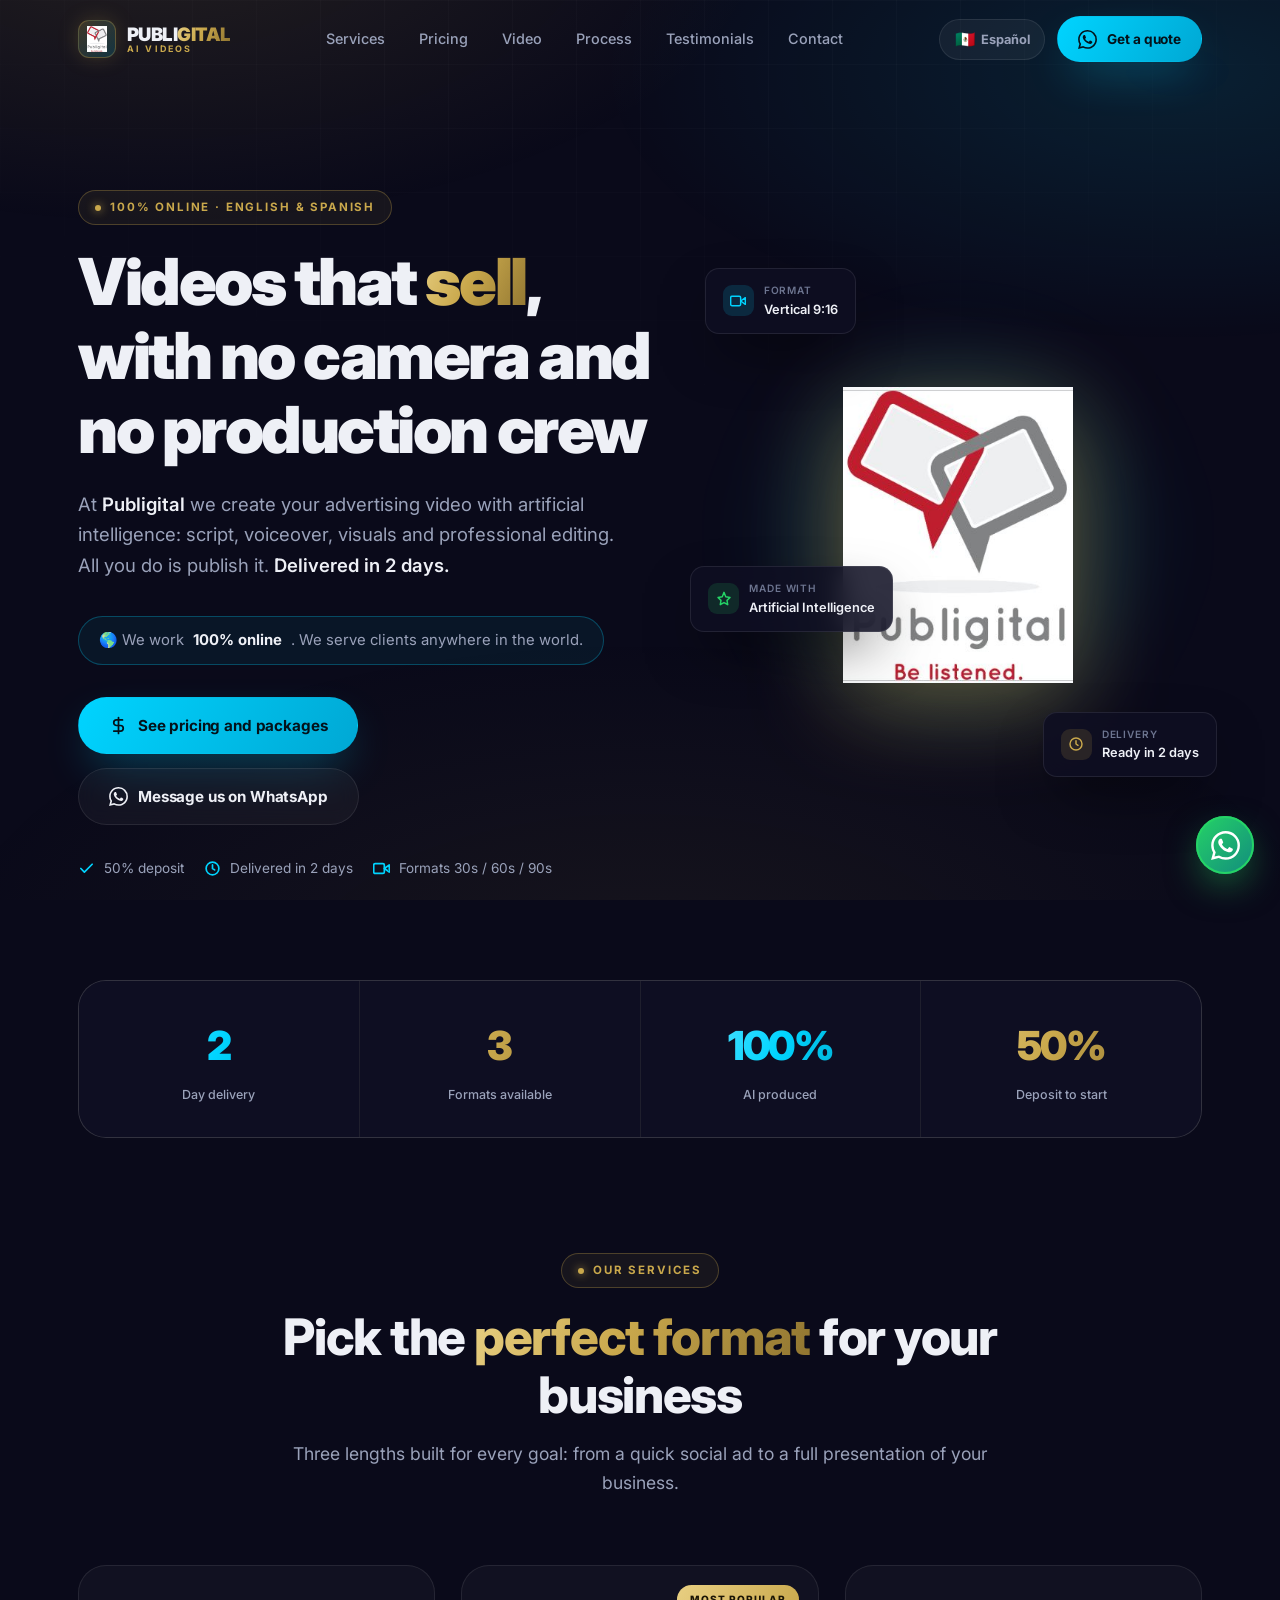
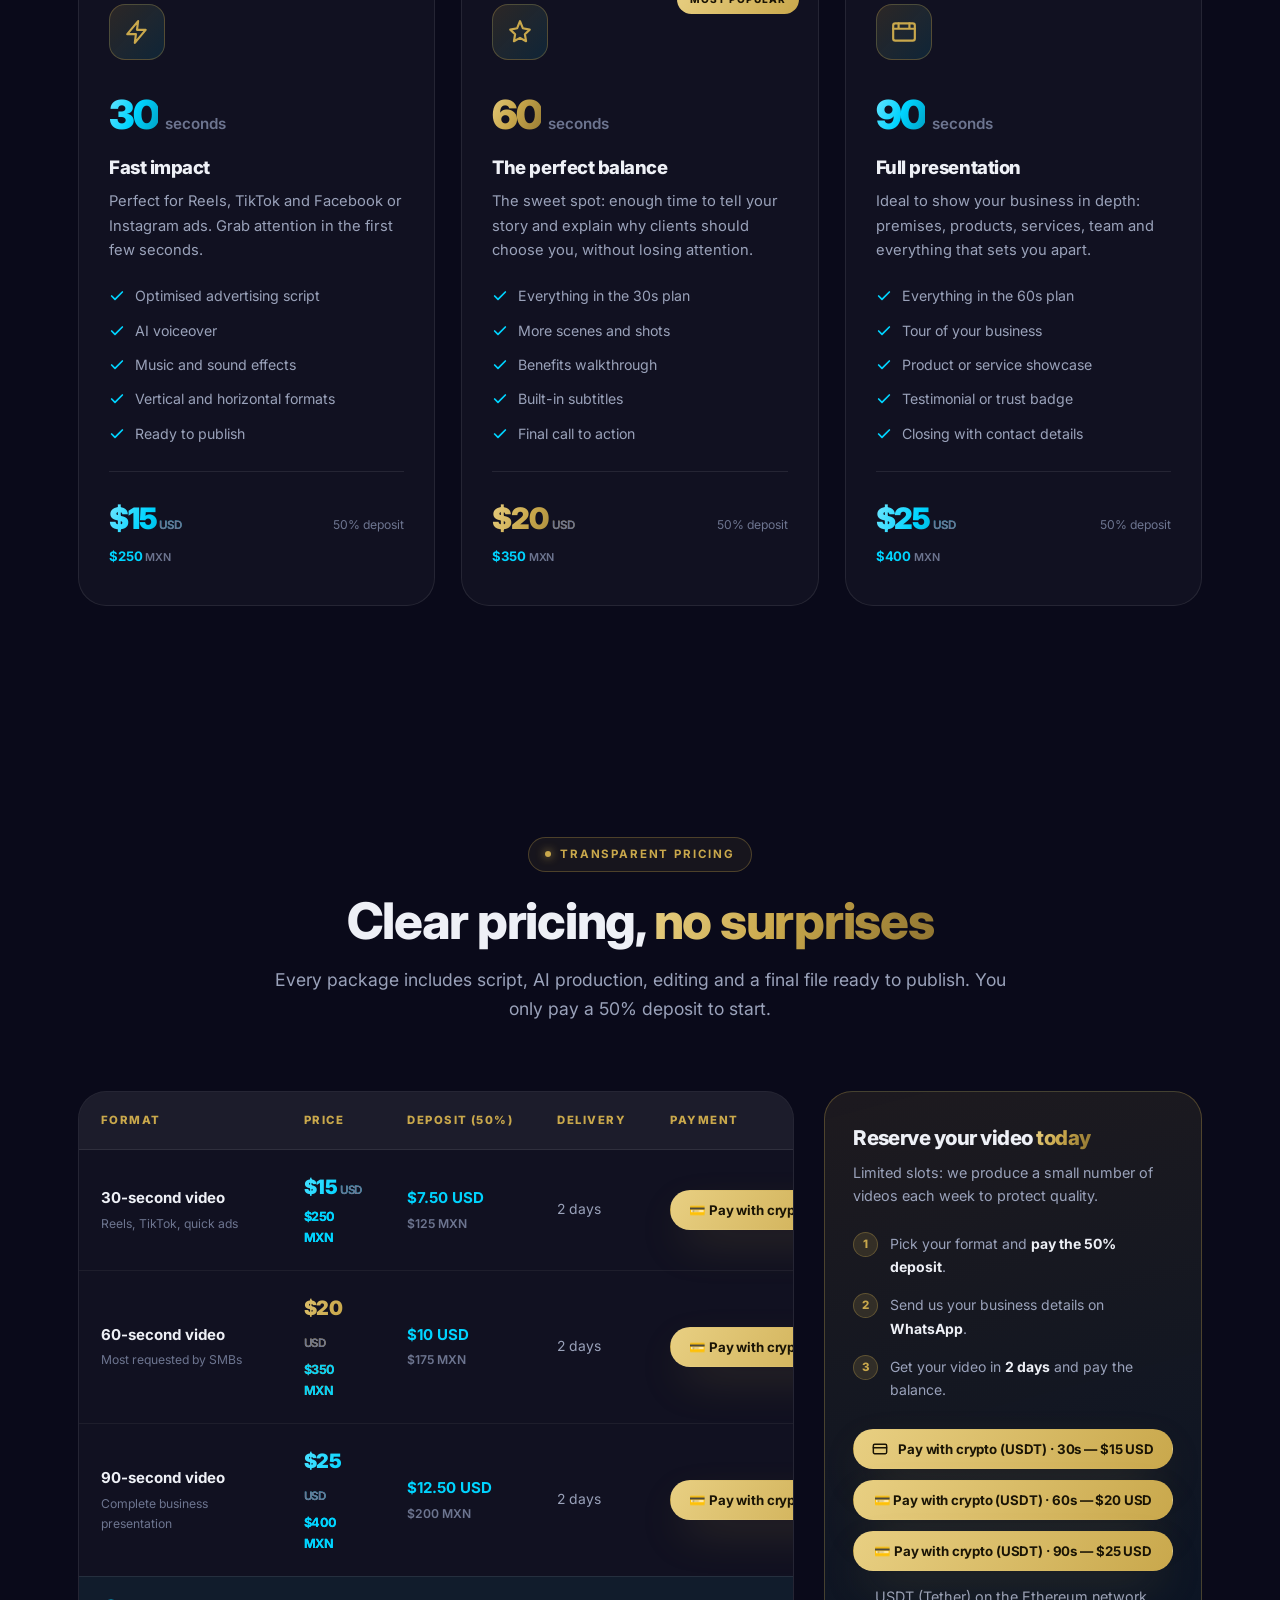
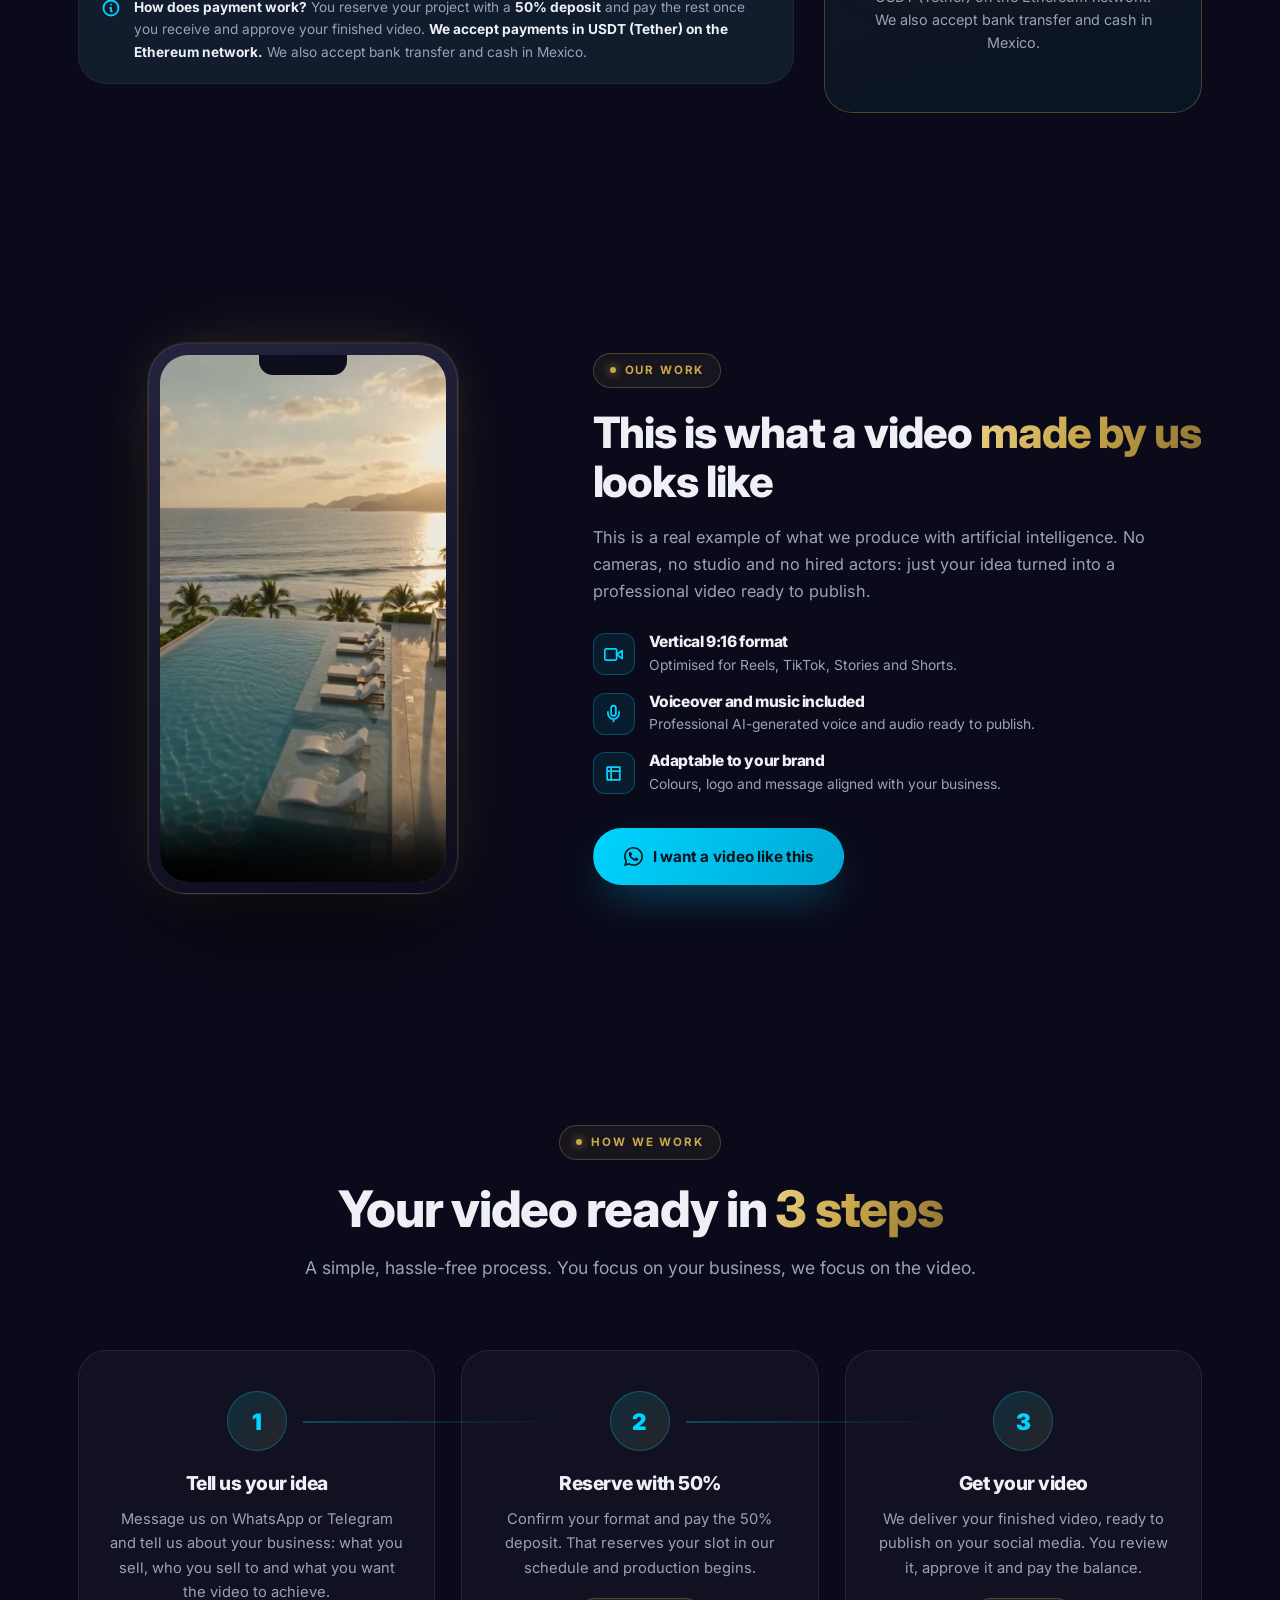
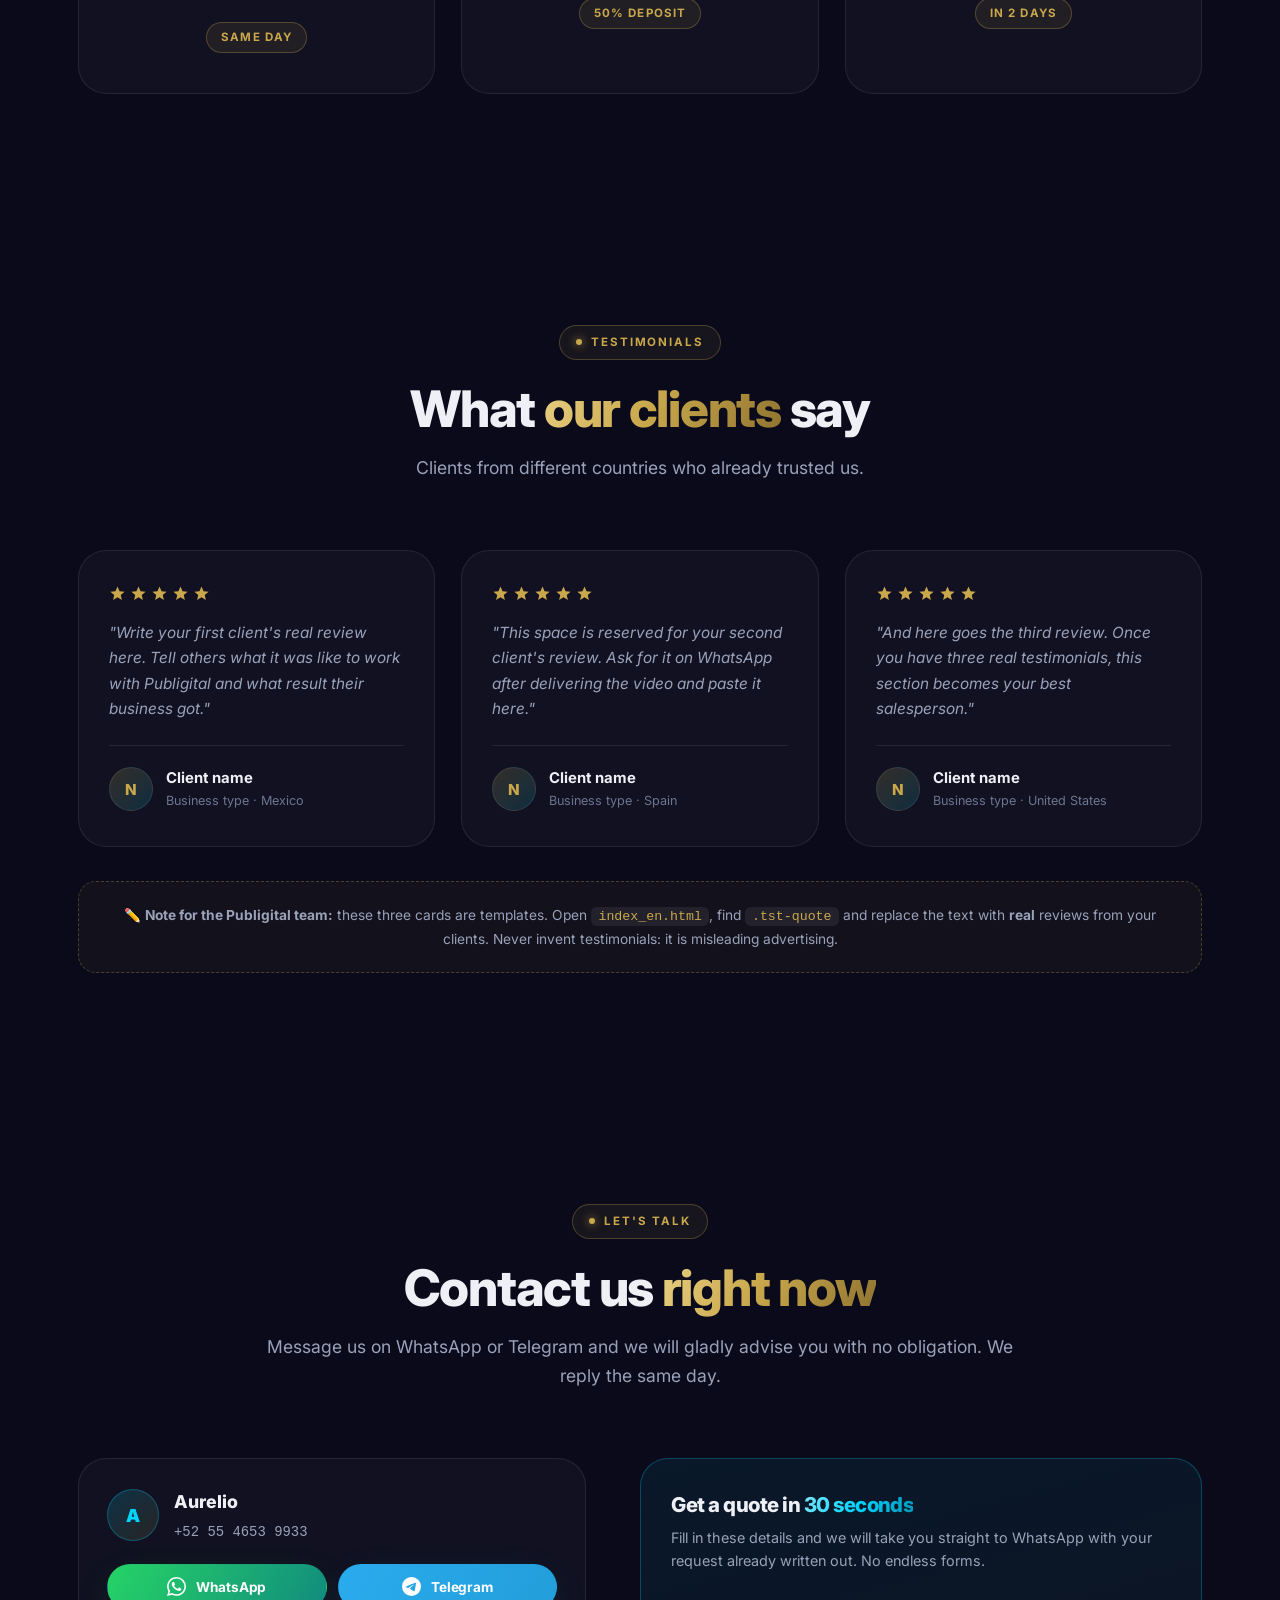
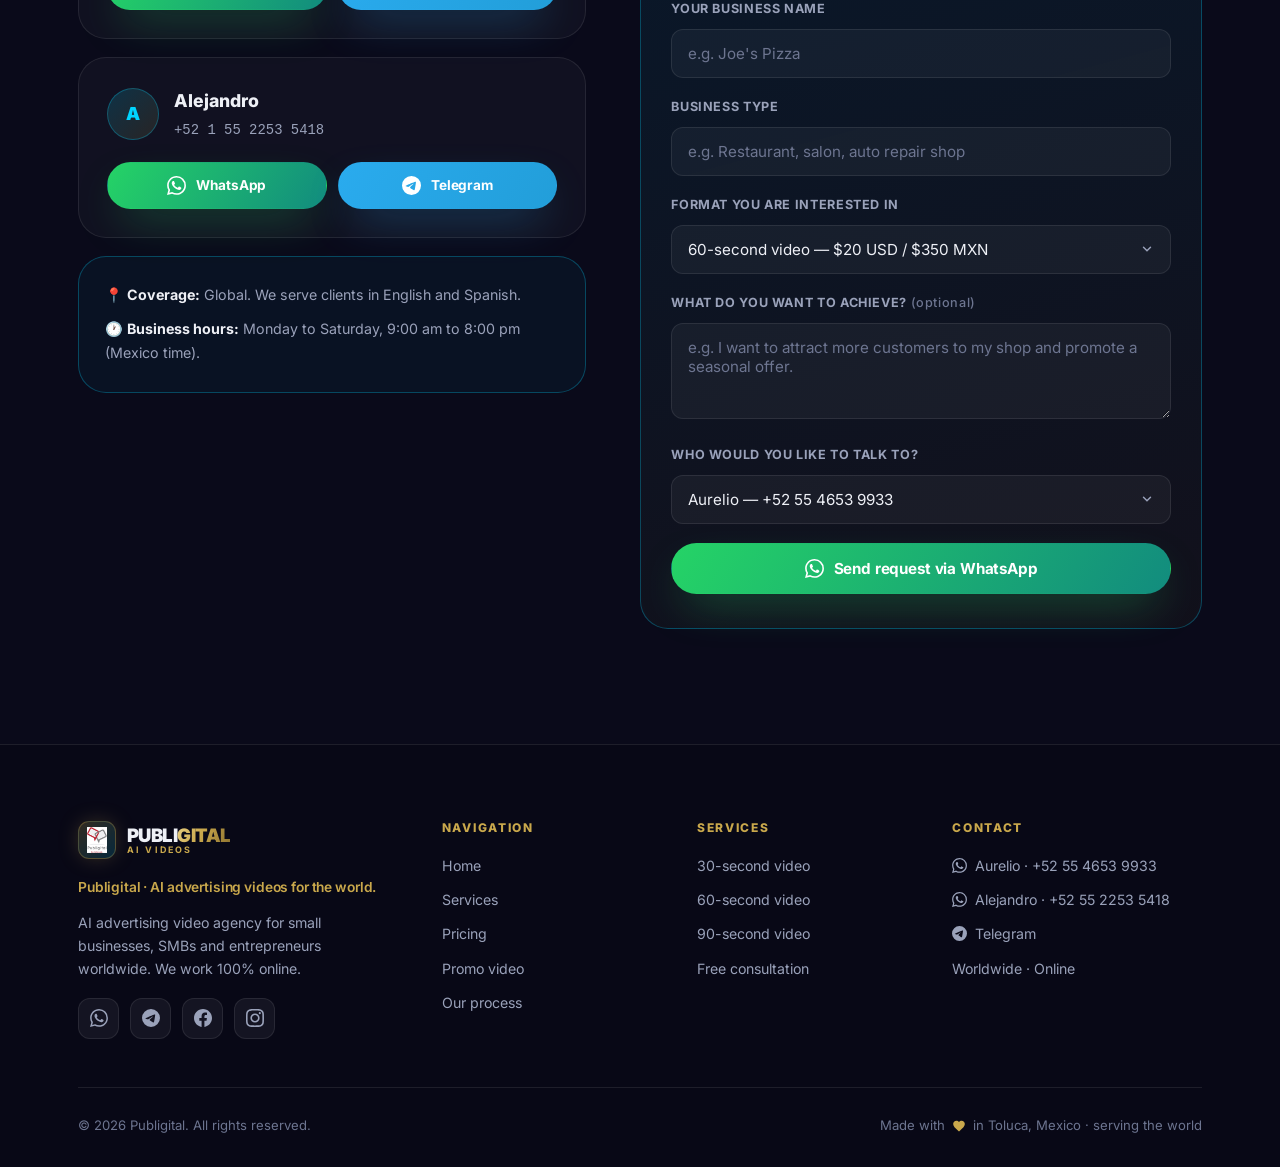
==== index_en.html @ ae922bec "Cobertura global, version en ingles, precios en USD y pagos con USDT - Amplica la cobertura a todo e" ====
<!DOCTYPE html>
<html lang="en">
<head>
<meta charset="UTF-8">
<meta name="viewport" content="width=device-width, initial-scale=1.0">
<title>Publigital | AI advertising videos for businesses worldwide</title>
<meta name="description" content="We create advertising videos with artificial intelligence for small businesses, SMBs and entrepreneurs worldwide. No camera, no production crew. Delivered in 2 days. From $15 USD. We accept USDT.">
<meta name="keywords" content="advertising videos, artificial intelligence, video ads, AI video, small business marketing, USDT payments, online video agency">
<meta name="author" content="Publigital">
<meta name="theme-color" content="#0a0a1a">
<meta name="robots" content="index, follow">

<!-- Open Graph / Social -->
<meta property="og:type" content="website">
<meta property="og:title" content="Publigital | AI advertising videos">
<meta property="og:description" content="Finished, ready-to-publish videos. No camera, no production crew. Delivered in 2 days. We work 100% online, worldwide.">
<meta property="og:image" content="poster.jpg">
<meta property="og:locale" content="en_US">
<meta property="og:locale:alternate" content="es_MX">
<meta name="twitter:card" content="summary_large_image">
<meta name="twitter:title" content="Publigital | AI advertising videos">
<meta name="twitter:description" content="Finished, ready-to-publish videos. Delivered in 2 days.">
<meta name="twitter:image" content="poster.jpg">

<link rel="icon" type="image/png" href="logo.png">
<link rel="apple-touch-icon" href="logo.png">

<!-- Language versions -->
<link rel="alternate" hreflang="es" href="https://superyeyo8482.github.io/publigital/index.html">
<link rel="alternate" hreflang="en" href="https://superyeyo8482.github.io/publigital/index_en.html">
<link rel="alternate" hreflang="x-default" href="https://superyeyo8482.github.io/publigital/index.html">

<link rel="preconnect" href="https://fonts.googleapis.com">
<link rel="preconnect" href="https://fonts.gstatic.com" crossorigin>
<link href="https://fonts.googleapis.com/css2?family=Inter:wght@300;400;500;600;700;800;900&display=swap" rel="stylesheet">
<link rel="stylesheet" href="styles.css">

<!-- Structured data for search engines -->
<script type="application/ld+json">
{
  "@context": "https://schema.org",
  "@type": "LocalBusiness",
  "name": "Publigital",
  "description": "AI advertising video agency for small businesses, SMBs and entrepreneurs. We work 100% online, serving clients worldwide in English and Spanish.",
  "image": "logo.png",
  "telephone": "+525546539933",
  "priceRange": "$15 - $25 USD",
  "areaServed": { "@type": "Place", "name": "Worldwide" },
  "address": {
    "@type": "PostalAddress",
    "addressLocality": "Toluca",
    "addressRegion": "Estado de Mexico",
    "addressCountry": "MX"
  },
  "makesOffer": [
    { "@type": "Offer", "name": "30-second advertising video", "price": "15", "priceCurrency": "USD" },
    { "@type": "Offer", "name": "60-second advertising video", "price": "20", "priceCurrency": "USD" },
    { "@type": "Offer", "name": "90-second advertising video", "price": "25", "priceCurrency": "USD" }
  ]
}
</script>
</head>
<body>

<!-- ============================== NAVBAR ============================== -->
<header class="nav" id="nav">
  <div class="container nav-inner">
    <a href="#top" class="brand" aria-label="Publigital, home">
      <span class="brand-mark"><img src="logo.png" alt="Publigital logo"></span>
      <span class="brand-text">
        <span class="brand-name">PUBLI<span class="grad-gold">GITAL</span></span>
        <span class="brand-tag">AI Videos</span>
      </span>
    </a>

    <nav class="nav-links" id="navLinks" aria-label="Main navigation">
      <a href="#services">Services</a>
      <a href="#pricing">Pricing</a>
      <a href="#video">Video</a>
      <a href="#process">Process</a>
      <a href="#testimonials">Testimonials</a>
      <a href="#contact">Contact</a>
    </nav>

    <div class="nav-cta">
      <a class="lang-switch" href="index.html" hreflang="es" title="Leer esta página en español">
        <span class="flag">🇲🇽</span> Español
      </a>
      <a class="btn btn-primary btn-sm keep" href="https://wa.me/525546539933?text=Hi%20Publigital%2C%20I%20want%20an%20advertising%20video%20for%20my%20business." target="_blank" rel="noopener">
        <svg viewBox="0 0 24 24" fill="currentColor" aria-hidden="true"><path d="M17.472 14.382c-.297-.149-1.758-.867-2.03-.967-.273-.099-.471-.148-.67.15-.197.297-.767.966-.94 1.164-.173.199-.347.223-.644.075-.297-.15-1.255-.463-2.39-1.475-.883-.788-1.48-1.761-1.653-2.059-.173-.297-.018-.458.13-.606.134-.133.298-.347.446-.52.149-.174.198-.298.298-.497.099-.198.05-.371-.025-.52-.075-.149-.669-1.612-.916-2.207-.242-.579-.487-.5-.669-.51-.173-.008-.371-.01-.57-.01-.198 0-.52.074-.792.372-.272.297-1.04 1.016-1.04 2.479 0 1.462 1.065 2.875 1.213 3.074.149.198 2.096 3.2 5.077 4.487.709.306 1.262.489 1.694.625.712.227 1.36.195 1.872.118.571-.085 1.758-.719 2.006-1.413.248-.694.248-1.289.173-1.413-.074-.124-.272-.198-.57-.347m-5.421 7.403h-.004a9.87 9.87 0 01-5.031-1.378l-.361-.214-3.741.982.998-3.648-.235-.374a9.86 9.86 0 01-1.51-5.26c.001-5.45 4.436-9.884 9.888-9.884 2.64 0 5.122 1.03 6.988 2.898a9.825 9.825 0 012.893 6.994c-.003 5.45-4.437 9.884-9.885 9.884m8.413-18.297A11.815 11.815 0 0012.05 0C5.495 0 .16 5.335.157 11.892c0 2.096.547 4.142 1.588 5.945L.057 24l6.305-1.654a11.882 11.882 0 005.683 1.448h.005c6.554 0 11.89-5.335 11.893-11.893a11.821 11.821 0 00-3.48-8.413Z"/></svg>
        Get a quote
      </a>
      <button class="burger" id="burger" aria-label="Open menu" aria-expanded="false" aria-controls="navLinks">
        <span></span><span></span><span></span>
      </button>
    </div>
  </div>
</header>

<main>

<!-- ============================== HERO ============================== -->
<section class="hero" id="top">
  <div class="container hero-grid">
    <div class="hero-content">
      <span class="eyebrow reveal"><span class="dot"></span> 100% online · English &amp; Spanish</span>

      <h1 class="reveal d1">
        Videos that <span class="grad-gold">sell</span>,<br>
        with no camera and<br>
        no production crew
      </h1>

      <p class="hero-sub reveal d2">
        At <strong>Publigital</strong> we create your advertising video with artificial intelligence:
        script, voiceover, visuals and professional editing. All you do is publish it.
        <strong>Delivered in 2 days.</strong>
      </p>

      <p class="hero-global reveal d2">
        🌎 We work <strong>100% online</strong>. We serve clients anywhere in the world.
      </p>

      <div class="hero-cta reveal d3">
        <a href="#pricing" class="btn btn-primary">
          <svg viewBox="0 0 24 24" fill="none" stroke="currentColor" stroke-width="2.2" stroke-linecap="round" stroke-linejoin="round" aria-hidden="true"><path d="M12 2v20M17 5H9.5a3.5 3.5 0 000 7h5a3.5 3.5 0 010 7H6"/></svg>
          See pricing and packages
        </a>
        <a href="https://wa.me/525546539933?text=Hi%20Publigital%2C%20I%20want%20an%20advertising%20video%20for%20my%20business." target="_blank" rel="noopener" class="btn btn-ghost">
          <svg viewBox="0 0 24 24" fill="currentColor" aria-hidden="true"><path d="M17.472 14.382c-.297-.149-1.758-.867-2.03-.967-.273-.099-.471-.148-.67.15-.197.297-.767.966-.94 1.164-.173.199-.347.223-.644.075-.297-.15-1.255-.463-2.39-1.475-.883-.788-1.48-1.761-1.653-2.059-.173-.297-.018-.458.13-.606.134-.133.298-.347.446-.52.149-.174.198-.298.298-.497.099-.198.05-.371-.025-.52-.075-.149-.669-1.612-.916-2.207-.242-.579-.487-.5-.669-.51-.173-.008-.371-.01-.57-.01-.198 0-.52.074-.792.372-.272.297-1.04 1.016-1.04 2.479 0 1.462 1.065 2.875 1.213 3.074.149.198 2.096 3.2 5.077 4.487.709.306 1.262.489 1.694.625.712.227 1.36.195 1.872.118.571-.085 1.758-.719 2.006-1.413.248-.694.248-1.289.173-1.413-.074-.124-.272-.198-.57-.347m-5.421 7.403h-.004a9.87 9.87 0 01-5.031-1.378l-.361-.214-3.741.982.998-3.648-.235-.374a9.86 9.86 0 01-1.51-5.26c.001-5.45 4.436-9.884 9.888-9.884 2.64 0 5.122 1.03 6.988 2.898a9.825 9.825 0 012.893 6.994c-.003 5.45-4.437 9.884-9.885 9.884m8.413-18.297A11.815 11.815 0 0012.05 0C5.495 0 .16 5.335.157 11.892c0 2.096.547 4.142 1.588 5.945L.057 24l6.305-1.654a11.882 11.882 0 005.683 1.448h.005c6.554 0 11.89-5.335 11.893-11.893a11.821 11.821 0 00-3.48-8.413Z"/></svg>
          Message us on WhatsApp
        </a>
      </div>

      <div class="hero-trust reveal d4">
        <span class="trust-item">
          <svg viewBox="0 0 24 24" fill="none" stroke="currentColor" stroke-width="2.4" stroke-linecap="round" stroke-linejoin="round" aria-hidden="true"><path d="M20 6L9 17l-5-5"/></svg>
          50% deposit
        </span>
        <span class="trust-item">
          <svg viewBox="0 0 24 24" fill="none" stroke="currentColor" stroke-width="2.4" stroke-linecap="round" stroke-linejoin="round" aria-hidden="true"><circle cx="12" cy="12" r="9"/><path d="M12 7v5l3 2"/></svg>
          Delivered in 2 days
        </span>
        <span class="trust-item">
          <svg viewBox="0 0 24 24" fill="none" stroke="currentColor" stroke-width="2.4" stroke-linecap="round" stroke-linejoin="round" aria-hidden="true"><path d="M23 7l-7 5 7 5V7z"/><rect x="1" y="5" width="15" height="14" rx="2"/></svg>
          Formats 30s / 60s / 90s
        </span>
      </div>
    </div>

    <div class="hero-visual">
      <div class="hero-glow" aria-hidden="true"></div>
      <div class="hero-emblem">
        <img src="logo.png" alt="Publigital emblem">
      </div>

      <div class="float-card fc-1">
        <span class="fc-ico"><svg viewBox="0 0 24 24" fill="none" stroke="currentColor" stroke-width="2.2" stroke-linecap="round" stroke-linejoin="round"><path d="M23 7l-7 5 7 5V7z"/><rect x="1" y="5" width="15" height="14" rx="2"/></svg></span>
        <span><span class="fc-lbl">Format</span>Vertical 9:16</span>
      </div>

      <div class="float-card fc-2">
        <span class="fc-ico"><svg viewBox="0 0 24 24" fill="none" stroke="currentColor" stroke-width="2.2" stroke-linecap="round" stroke-linejoin="round"><circle cx="12" cy="12" r="9"/><path d="M12 7v5l3 2"/></svg></span>
        <span><span class="fc-lbl">Delivery</span>Ready in 2 days</span>
      </div>

      <div class="float-card fc-3">
        <span class="fc-ico"><svg viewBox="0 0 24 24" fill="none" stroke="currentColor" stroke-width="2.2" stroke-linecap="round" stroke-linejoin="round"><path d="M12 2l2.6 6.5L21 9.8l-4.5 4.3 1.1 6.4L12 17.4 6.4 20.5l1.1-6.4L3 9.8l6.4-1.3L12 2z"/></svg></span>
        <span><span class="fc-lbl">Made with</span>Artificial Intelligence</span>
      </div>
    </div>
  </div>
</section>

<!-- ============================== STATS ============================== -->
<section class="stats">
  <div class="container">
    <div class="stats-grid reveal">
      <div class="stat">
        <div class="stat-num grad-blue">2</div>
        <div class="stat-lbl">Day delivery</div>
      </div>
      <div class="stat">
        <div class="stat-num grad-gold">3</div>
        <div class="stat-lbl">Formats available</div>
      </div>
      <div class="stat">
        <div class="stat-num grad-blue">100%</div>
        <div class="stat-lbl">AI produced</div>
      </div>
      <div class="stat">
        <div class="stat-num grad-gold">50%</div>
        <div class="stat-lbl">Deposit to start</div>
      </div>
    </div>
  </div>
</section>

<!-- ============================== SERVICES ============================== -->
<section id="services">
  <div class="container">
    <div class="section-head reveal">
      <span class="eyebrow"><span class="dot"></span> Our services</span>
      <h2 class="section-title">Pick the <span class="grad-gold">perfect format</span> for your business</h2>
      <p class="section-sub">Three lengths built for every goal: from a quick social ad to a full presentation of your business.</p>
    </div>

    <div class="cards-3">
      <!-- 30s -->
      <article class="svc reveal d1">
        <div class="svc-ico">
          <svg viewBox="0 0 24 24" fill="none" stroke="currentColor" stroke-width="2" stroke-linecap="round" stroke-linejoin="round"><path d="M13 2L3 14h8l-1 8 10-12h-8l1-8z"/></svg>
        </div>
        <div class="svc-dur"><b class="grad-blue">30</b><span>seconds</span></div>
        <h3>Fast impact</h3>
        <p>Perfect for Reels, TikTok and Facebook or Instagram ads. Grab attention in the first few seconds.</p>
        <ul class="svc-list">
          <li><svg viewBox="0 0 24 24" fill="none" stroke="currentColor" stroke-width="2.6" stroke-linecap="round" stroke-linejoin="round"><path d="M20 6L9 17l-5-5"/></svg> Optimised advertising script</li>
          <li><svg viewBox="0 0 24 24" fill="none" stroke="currentColor" stroke-width="2.6" stroke-linecap="round" stroke-linejoin="round"><path d="M20 6L9 17l-5-5"/></svg> AI voiceover</li>
          <li><svg viewBox="0 0 24 24" fill="none" stroke="currentColor" stroke-width="2.6" stroke-linecap="round" stroke-linejoin="round"><path d="M20 6L9 17l-5-5"/></svg> Music and sound effects</li>
          <li><svg viewBox="0 0 24 24" fill="none" stroke="currentColor" stroke-width="2.6" stroke-linecap="round" stroke-linejoin="round"><path d="M20 6L9 17l-5-5"/></svg> Vertical and horizontal formats</li>
          <li><svg viewBox="0 0 24 24" fill="none" stroke="currentColor" stroke-width="2.6" stroke-linecap="round" stroke-linejoin="round"><path d="M20 6L9 17l-5-5"/></svg> Ready to publish</li>
        </ul>
        <div class="svc-price">
          <div class="svc-price-inner">
            <span class="amt grad-blue">$15 <small>USD</small></span>
            <span class="svc-usd">$250 <small>MXN</small></span>
          </div>
          <span class="per">50% deposit</span>
        </div>
      </article>

      <!-- 60s -->
      <article class="svc reveal d2">
        <span class="badge-pop">Most popular</span>
        <div class="svc-ico">
          <svg viewBox="0 0 24 24" fill="none" stroke="currentColor" stroke-width="2" stroke-linecap="round" stroke-linejoin="round"><path d="M12 2l2.6 6.5L21 9.8l-4.5 4.3 1.1 6.4L12 17.4 6.4 20.5l1.1-6.4L3 9.8l6.4-1.3L12 2z"/></svg>
        </div>
        <div class="svc-dur"><b class="grad-gold">60</b><span>seconds</span></div>
        <h3>The perfect balance</h3>
        <p>The sweet spot: enough time to tell your story and explain why clients should choose you, without losing attention.</p>
        <ul class="svc-list">
          <li><svg viewBox="0 0 24 24" fill="none" stroke="currentColor" stroke-width="2.6" stroke-linecap="round" stroke-linejoin="round"><path d="M20 6L9 17l-5-5"/></svg> Everything in the 30s plan</li>
          <li><svg viewBox="0 0 24 24" fill="none" stroke="currentColor" stroke-width="2.6" stroke-linecap="round" stroke-linejoin="round"><path d="M20 6L9 17l-5-5"/></svg> More scenes and shots</li>
          <li><svg viewBox="0 0 24 24" fill="none" stroke="currentColor" stroke-width="2.6" stroke-linecap="round" stroke-linejoin="round"><path d="M20 6L9 17l-5-5"/></svg> Benefits walkthrough</li>
          <li><svg viewBox="0 0 24 24" fill="none" stroke="currentColor" stroke-width="2.6" stroke-linecap="round" stroke-linejoin="round"><path d="M20 6L9 17l-5-5"/></svg> Built-in subtitles</li>
          <li><svg viewBox="0 0 24 24" fill="none" stroke="currentColor" stroke-width="2.6" stroke-linecap="round" stroke-linejoin="round"><path d="M20 6L9 17l-5-5"/></svg> Final call to action</li>
        </ul>
        <div class="svc-price">
          <div class="svc-price-inner">
            <span class="amt grad-gold">$20 <small>USD</small></span>
            <span class="svc-usd">$350 <small>MXN</small></span>
          </div>
          <span class="per">50% deposit</span>
        </div>
      </article>

      <!-- 90s -->
      <article class="svc reveal d3">
        <div class="svc-ico">
          <svg viewBox="0 0 24 24" fill="none" stroke="currentColor" stroke-width="2" stroke-linecap="round" stroke-linejoin="round"><rect x="2" y="4" width="20" height="16" rx="2"/><path d="M2 9h20M7 4v5M17 4v5"/></svg>
        </div>
        <div class="svc-dur"><b class="grad-blue">90</b><span>seconds</span></div>
        <h3>Full presentation</h3>
        <p>Ideal to show your business in depth: premises, products, services, team and everything that sets you apart.</p>
        <ul class="svc-list">
          <li><svg viewBox="0 0 24 24" fill="none" stroke="currentColor" stroke-width="2.6" stroke-linecap="round" stroke-linejoin="round"><path d="M20 6L9 17l-5-5"/></svg> Everything in the 60s plan</li>
          <li><svg viewBox="0 0 24 24" fill="none" stroke="currentColor" stroke-width="2.6" stroke-linecap="round" stroke-linejoin="round"><path d="M20 6L9 17l-5-5"/></svg> Tour of your business</li>
          <li><svg viewBox="0 0 24 24" fill="none" stroke="currentColor" stroke-width="2.6" stroke-linecap="round" stroke-linejoin="round"><path d="M20 6L9 17l-5-5"/></svg> Product or service showcase</li>
          <li><svg viewBox="0 0 24 24" fill="none" stroke="currentColor" stroke-width="2.6" stroke-linecap="round" stroke-linejoin="round"><path d="M20 6L9 17l-5-5"/></svg> Testimonial or trust badge</li>
          <li><svg viewBox="0 0 24 24" fill="none" stroke="currentColor" stroke-width="2.6" stroke-linecap="round" stroke-linejoin="round"><path d="M20 6L9 17l-5-5"/></svg> Closing with contact details</li>
        </ul>
        <div class="svc-price">
          <div class="svc-price-inner">
            <span class="amt grad-blue">$25 <small>USD</small></span>
            <span class="svc-usd">$400 <small>MXN</small></span>
          </div>
          <span class="per">50% deposit</span>
        </div>
      </article>
    </div>
  </div>
</section>

<!-- ============================== PRICING ============================== -->
<section id="pricing">
  <div class="container">
    <div class="section-head reveal">
      <span class="eyebrow"><span class="dot"></span> Transparent pricing</span>
      <h2 class="section-title">Clear pricing, <span class="grad-gold">no surprises</span></h2>
      <p class="section-sub">Every package includes script, AI production, editing and a final file ready to publish. You only pay a 50% deposit to start.</p>
    </div>

    <div class="pricing-wrap">
      <div class="table-card reveal d1">
        <div class="table-scroll">
          <table>
            <caption class="sr-only" style="position:absolute;width:1px;height:1px;overflow:hidden;clip:rect(0,0,0,0);">Publigital advertising video pricing table</caption>
            <thead>
              <tr>
                <th scope="col">Format</th>
                <th scope="col">Price</th>
                <th scope="col">Deposit (50%)</th>
                <th scope="col">Delivery</th>
                <th scope="col">Payment</th>
              </tr>
            </thead>
            <tbody>
              <tr>
                <td class="td-format">30-second video<small>Reels, TikTok, quick ads</small></td>
                <td class="td-price grad-blue">$15 <span style="font-size:.72rem;font-weight:600;color:var(--text-dim);">USD</span><span class="td-usd">$250 MXN</span></td>
                <td class="td-adv">$7.50 USD<span class="td-usd-adv">$125 MXN</span></td>
                <td class="td-time">2 days</td>
                <td><button class="btn btn-crypto crypto-btn" data-plan="v30" type="button">💳 Pay with crypto (USDT)</button></td>
              </tr>
              <tr>
                <td class="td-format">60-second video<small>Most requested by SMBs</small></td>
                <td class="td-price grad-gold">$20 <span style="font-size:.72rem;font-weight:600;color:var(--text-dim);">USD</span><span class="td-usd">$350 MXN</span></td>
                <td class="td-adv">$10 USD<span class="td-usd-adv">$175 MXN</span></td>
                <td class="td-time">2 days</td>
                <td><button class="btn btn-crypto crypto-btn" data-plan="v60" type="button">💳 Pay with crypto (USDT)</button></td>
              </tr>
              <tr>
                <td class="td-format">90-second video<small>Complete business presentation</small></td>
                <td class="td-price grad-blue">$25 <span style="font-size:.72rem;font-weight:600;color:var(--text-dim);">USD</span><span class="td-usd">$400 MXN</span></td>
                <td class="td-adv">$12.50 USD<span class="td-usd-adv">$200 MXN</span></td>
                <td class="td-time">2 days</td>
                <td><button class="btn btn-crypto crypto-btn" data-plan="v90" type="button">💳 Pay with crypto (USDT)</button></td>
              </tr>
            </tbody>
          </table>
        </div>
        <div class="pay-note">
          <svg viewBox="0 0 24 24" fill="none" stroke="currentColor" stroke-width="2.2" stroke-linecap="round" stroke-linejoin="round"><circle cx="12" cy="12" r="9"/><path d="M12 8h.01M11 12h1v4h1"/></svg>
          <p><b>How does payment work?</b> You reserve your project with a <b>50% deposit</b> and pay the rest once you receive and approve your finished video. <b>We accept payments in USDT (Tether) on the Ethereum network.</b> We also accept bank transfer and cash in Mexico.</p>
        </div>
      </div>

      <aside class="pay-card reveal d2">
        <h3>Reserve your video <span class="grad-gold">today</span></h3>
        <p>Limited slots: we produce a small number of videos each week to protect quality.</p>

        <div class="pay-steps">
          <div class="pay-step"><span class="n">1</span><span>Pick your format and <b>pay the 50% deposit</b>.</span></div>
          <div class="pay-step"><span class="n">2</span><span>Send us your business details on <b>WhatsApp</b>.</span></div>
          <div class="pay-step"><span class="n">3</span><span>Get your video in <b>2 days</b> and pay the balance.</span></div>
        </div>

        <div class="pay-btns">
          <button class="btn btn-crypto btn-block crypto-btn" data-plan="v30" type="button">
            <svg viewBox="0 0 24 24" fill="none" stroke="currentColor" stroke-width="2.2" stroke-linecap="round" stroke-linejoin="round"><rect x="2" y="5" width="20" height="14" rx="2"/><path d="M2 10h20"/></svg>
            Pay with crypto (USDT) · 30s — $15 USD
          </button>
          <button class="btn btn-crypto btn-block crypto-btn" data-plan="v60" type="button">💳 Pay with crypto (USDT) · 60s — $20 USD</button>
          <button class="btn btn-crypto btn-block crypto-btn" data-plan="v90" type="button">💳 Pay with crypto (USDT) · 90s — $25 USD</button>
        </div>
        <p class="pay-methods">USDT (Tether) on the Ethereum network.<br>We also accept bank transfer and cash in Mexico.</p>
      </aside>
    </div>
  </div>
</section>

<!-- ============================== VIDEO ============================== -->
<section id="video">
  <div class="container video-grid">
    <div class="phone reveal">
      <div class="phone-screen">
        <video
          controls
          playsinline
          preload="none"
          poster="poster.jpg"
          aria-label="Publigital promotional video">
          <source src="promo_publigital_web.mp4" type="video/mp4">
          Your browser cannot play this video.
          <a href="promo_publigital_web.mp4">Download it here</a>.
        </video>
        <div class="phone-glare" aria-hidden="true"></div>
      </div>
    </div>

    <div class="video-copy reveal d1">
      <span class="eyebrow"><span class="dot"></span> Our work</span>
      <h2>This is what a video <span class="grad-gold">made by us</span> looks like</h2>
      <p>This is a real example of what we produce with artificial intelligence. No cameras, no studio and no hired actors: just your idea turned into a professional video ready to publish.</p>

      <div class="video-feats">
        <div class="vf">
          <span class="vf-ico"><svg viewBox="0 0 24 24" fill="none" stroke="currentColor" stroke-width="2.2" stroke-linecap="round" stroke-linejoin="round"><path d="M23 7l-7 5 7 5V7z"/><rect x="1" y="5" width="15" height="14" rx="2"/></svg></span>
          <div>
            <h4>Vertical 9:16 format</h4>
            <p>Optimised for Reels, TikTok, Stories and Shorts.</p>
          </div>
        </div>
        <div class="vf">
          <span class="vf-ico"><svg viewBox="0 0 24 24" fill="none" stroke="currentColor" stroke-width="2.2" stroke-linecap="round" stroke-linejoin="round"><path d="M12 2a3 3 0 00-3 3v7a3 3 0 006 0V5a3 3 0 00-3-3z"/><path d="M19 10v2a7 7 0 01-14 0v-2M12 19v3"/></svg></span>
          <div>
            <h4>Voiceover and music included</h4>
            <p>Professional AI-generated voice and audio ready to publish.</p>
          </div>
        </div>
        <div class="vf">
          <span class="vf-ico"><svg viewBox="0 0 24 24" fill="none" stroke="currentColor" stroke-width="2.2" stroke-linecap="round" stroke-linejoin="round"><path d="M4 4h16v16H4z"/><path d="M4 9h16M9 4v16"/></svg></span>
          <div>
            <h4>Adaptable to your brand</h4>
            <p>Colours, logo and message aligned with your business.</p>
          </div>
        </div>
      </div>

      <a href="https://wa.me/525546539933?text=Hi%20Publigital%2C%20I%20saw%20your%20promo%20video%20and%20I%20want%20one%20for%20my%20business." target="_blank" rel="noopener" class="btn btn-primary">
        <svg viewBox="0 0 24 24" fill="currentColor" aria-hidden="true"><path d="M17.472 14.382c-.297-.149-1.758-.867-2.03-.967-.273-.099-.471-.148-.67.15-.197.297-.767.966-.94 1.164-.173.199-.347.223-.644.075-.297-.15-1.255-.463-2.39-1.475-.883-.788-1.48-1.761-1.653-2.059-.173-.297-.018-.458.13-.606.134-.133.298-.347.446-.52.149-.174.198-.298.298-.497.099-.198.05-.371-.025-.52-.075-.149-.669-1.612-.916-2.207-.242-.579-.487-.5-.669-.51-.173-.008-.371-.01-.57-.01-.198 0-.52.074-.792.372-.272.297-1.04 1.016-1.04 2.479 0 1.462 1.065 2.875 1.213 3.074.149.198 2.096 3.2 5.077 4.487.709.306 1.262.489 1.694.625.712.227 1.36.195 1.872.118.571-.085 1.758-.719 2.006-1.413.248-.694.248-1.289.173-1.413-.074-.124-.272-.198-.57-.347m-5.421 7.403h-.004a9.87 9.87 0 01-5.031-1.378l-.361-.214-3.741.982.998-3.648-.235-.374a9.86 9.86 0 01-1.51-5.26c.001-5.45 4.436-9.884 9.888-9.884 2.64 0 5.122 1.03 6.988 2.898a9.825 9.825 0 012.893 6.994c-.003 5.45-4.437 9.884-9.885 9.884m8.413-18.297A11.815 11.815 0 0012.05 0C5.495 0 .16 5.335.157 11.892c0 2.096.547 4.142 1.588 5.945L.057 24l6.305-1.654a11.882 11.882 0 005.683 1.448h.005c6.554 0 11.89-5.335 11.893-11.893a11.821 11.821 0 00-3.48-8.413Z"/></svg>
        I want a video like this
      </a>
    </div>
  </div>
</section>

<!-- ============================== PROCESS ============================== -->
<section id="process">
  <div class="container">
    <div class="section-head reveal">
      <span class="eyebrow"><span class="dot"></span> How we work</span>
      <h2 class="section-title">Your video ready in <span class="grad-gold">3 steps</span></h2>
      <p class="section-sub">A simple, hassle-free process. You focus on your business, we focus on the video.</p>
    </div>

    <div class="steps">
      <article class="step reveal d1">
        <div class="step-num">1</div>
        <h3>Tell us your idea</h3>
        <p>Message us on WhatsApp or Telegram and tell us about your business: what you sell, who you sell to and what you want the video to achieve.</p>
        <span class="step-time">Same day</span>
      </article>

      <article class="step reveal d2">
        <div class="step-num">2</div>
        <h3>Reserve with 50%</h3>
        <p>Confirm your format and pay the 50% deposit. That reserves your slot in our schedule and production begins.</p>
        <span class="step-time">50% deposit</span>
      </article>

      <article class="step reveal d3">
        <div class="step-num">3</div>
        <h3>Get your video</h3>
        <p>We deliver your finished video, ready to publish on your social media. You review it, approve it and pay the balance.</p>
        <span class="step-time">In 2 days</span>
      </article>
    </div>
  </div>
</section>

<!-- ============================== TESTIMONIALS ============================== -->
<section id="testimonials">
  <div class="container">
    <div class="section-head reveal">
      <span class="eyebrow"><span class="dot"></span> Testimonials</span>
      <h2 class="section-title">What <span class="grad-gold">our clients</span> say</h2>
      <p class="section-sub">Clients from different countries who already trusted us.</p>
    </div>

    <!--
      ══════════════════════════════════════════════════════════════
      HOW TO ADD REAL REVIEWS
      Replace the .tst-quote text with the real review and update the
      initials (.tst-avatar), the name (.tst-name) and the business
      type (.tst-role).
      ⚠️ Never publish invented testimonials: it is misleading
      advertising and can get you into legal trouble.
      ══════════════════════════════════════════════════════════════
    -->
    <div class="tst-grid">
      <article class="tst reveal d1">
        <div class="tst-stars" aria-label="5 out of 5 stars">
          <svg viewBox="0 0 24 24" fill="currentColor"><path d="M12 2l2.9 6.9 7.1.6-5.4 4.7 1.6 7L12 17.3 5.8 21.2l1.6-7L2 9.5l7.1-.6L12 2z"/></svg>
          <svg viewBox="0 0 24 24" fill="currentColor"><path d="M12 2l2.9 6.9 7.1.6-5.4 4.7 1.6 7L12 17.3 5.8 21.2l1.6-7L2 9.5l7.1-.6L12 2z"/></svg>
          <svg viewBox="0 0 24 24" fill="currentColor"><path d="M12 2l2.9 6.9 7.1.6-5.4 4.7 1.6 7L12 17.3 5.8 21.2l1.6-7L2 9.5l7.1-.6L12 2z"/></svg>
          <svg viewBox="0 0 24 24" fill="currentColor"><path d="M12 2l2.9 6.9 7.1.6-5.4 4.7 1.6 7L12 17.3 5.8 21.2l1.6-7L2 9.5l7.1-.6L12 2z"/></svg>
          <svg viewBox="0 0 24 24" fill="currentColor"><path d="M12 2l2.9 6.9 7.1.6-5.4 4.7 1.6 7L12 17.3 5.8 21.2l1.6-7L2 9.5l7.1-.6L12 2z"/></svg>
        </div>
        <p class="tst-quote">"Write your first client's real review here. Tell others what it was like to work with Publigital and what result their business got."</p>
        <div class="tst-author">
          <div class="tst-avatar">N</div>
          <div>
            <div class="tst-name">Client name</div>
            <div class="tst-role">Business type · Mexico</div>
          </div>
        </div>
      </article>

      <article class="tst reveal d2">
        <div class="tst-stars" aria-label="5 out of 5 stars">
          <svg viewBox="0 0 24 24" fill="currentColor"><path d="M12 2l2.9 6.9 7.1.6-5.4 4.7 1.6 7L12 17.3 5.8 21.2l1.6-7L2 9.5l7.1-.6L12 2z"/></svg>
          <svg viewBox="0 0 24 24" fill="currentColor"><path d="M12 2l2.9 6.9 7.1.6-5.4 4.7 1.6 7L12 17.3 5.8 21.2l1.6-7L2 9.5l7.1-.6L12 2z"/></svg>
          <svg viewBox="0 0 24 24" fill="currentColor"><path d="M12 2l2.9 6.9 7.1.6-5.4 4.7 1.6 7L12 17.3 5.8 21.2l1.6-7L2 9.5l7.1-.6L12 2z"/></svg>
          <svg viewBox="0 0 24 24" fill="currentColor"><path d="M12 2l2.9 6.9 7.1.6-5.4 4.7 1.6 7L12 17.3 5.8 21.2l1.6-7L2 9.5l7.1-.6L12 2z"/></svg>
          <svg viewBox="0 0 24 24" fill="currentColor"><path d="M12 2l2.9 6.9 7.1.6-5.4 4.7 1.6 7L12 17.3 5.8 21.2l1.6-7L2 9.5l7.1-.6L12 2z"/></svg>
        </div>
        <p class="tst-quote">"This space is reserved for your second client's review. Ask for it on WhatsApp after delivering the video and paste it here."</p>
        <div class="tst-author">
          <div class="tst-avatar">N</div>
          <div>
            <div class="tst-name">Client name</div>
            <div class="tst-role">Business type · Spain</div>
          </div>
        </div>
      </article>

      <article class="tst reveal d3">
        <div class="tst-stars" aria-label="5 out of 5 stars">
          <svg viewBox="0 0 24 24" fill="currentColor"><path d="M12 2l2.9 6.9 7.1.6-5.4 4.7 1.6 7L12 17.3 5.8 21.2l1.6-7L2 9.5l7.1-.6L12 2z"/></svg>
          <svg viewBox="0 0 24 24" fill="currentColor"><path d="M12 2l2.9 6.9 7.1.6-5.4 4.7 1.6 7L12 17.3 5.8 21.2l1.6-7L2 9.5l7.1-.6L12 2z"/></svg>
          <svg viewBox="0 0 24 24" fill="currentColor"><path d="M12 2l2.9 6.9 7.1.6-5.4 4.7 1.6 7L12 17.3 5.8 21.2l1.6-7L2 9.5l7.1-.6L12 2z"/></svg>
          <svg viewBox="0 0 24 24" fill="currentColor"><path d="M12 2l2.9 6.9 7.1.6-5.4 4.7 1.6 7L12 17.3 5.8 21.2l1.6-7L2 9.5l7.1-.6L12 2z"/></svg>
          <svg viewBox="0 0 24 24" fill="currentColor"><path d="M12 2l2.9 6.9 7.1.6-5.4 4.7 1.6 7L12 17.3 5.8 21.2l1.6-7L2 9.5l7.1-.6L12 2z"/></svg>
        </div>
        <p class="tst-quote">"And here goes the third review. Once you have three real testimonials, this section becomes your best salesperson."</p>
        <div class="tst-author">
          <div class="tst-avatar">N</div>
          <div>
            <div class="tst-name">Client name</div>
            <div class="tst-role">Business type · United States</div>
          </div>
        </div>
      </article>
    </div>

    <p class="tst-placeholder reveal">
      ✏️ <b>Note for the Publigital team:</b> these three cards are templates.
      Open <code>index_en.html</code>, find <code>.tst-quote</code> and replace the text with
      <b>real</b> reviews from your clients. Never invent testimonials: it is misleading advertising.
    </p>
  </div>
</section>

<!-- ============================== CONTACT ============================== -->
<section id="contact">
  <div class="container">
    <div class="section-head reveal">
      <span class="eyebrow"><span class="dot"></span> Let's talk</span>
      <h2 class="section-title">Contact us <span class="grad-gold">right now</span></h2>
      <p class="section-sub">Message us on WhatsApp or Telegram and we will gladly advise you with no obligation. We reply the same day.</p>
    </div>

    <div class="contact-grid">
      <div class="reveal d1">
        <!-- Aurelio -->
        <article class="agent">
          <div class="agent-head">
            <div class="agent-avatar">A</div>
            <div>
              <div class="agent-name">Aurelio</div>
              <a class="agent-phone" href="tel:+525546539933">+52 55 4653 9933</a>
            </div>
          </div>
          <div class="agent-btns">
            <a class="btn btn-wa btn-sm" href="https://wa.me/525546539933?text=Hi%20Aurelio%2C%20I%20would%20like%20information%20about%20Publigital%27s%20advertising%20videos." target="_blank" rel="noopener">
              <svg viewBox="0 0 24 24" fill="currentColor" aria-hidden="true"><path d="M17.472 14.382c-.297-.149-1.758-.867-2.03-.967-.273-.099-.471-.148-.67.15-.197.297-.767.966-.94 1.164-.173.199-.347.223-.644.075-.297-.15-1.255-.463-2.39-1.475-.883-.788-1.48-1.761-1.653-2.059-.173-.297-.018-.458.13-.606.134-.133.298-.347.446-.52.149-.174.198-.298.298-.497.099-.198.05-.371-.025-.52-.075-.149-.669-1.612-.916-2.207-.242-.579-.487-.5-.669-.51-.173-.008-.371-.01-.57-.01-.198 0-.52.074-.792.372-.272.297-1.04 1.016-1.04 2.479 0 1.462 1.065 2.875 1.213 3.074.149.198 2.096 3.2 5.077 4.487.709.306 1.262.489 1.694.625.712.227 1.36.195 1.872.118.571-.085 1.758-.719 2.006-1.413.248-.694.248-1.289.173-1.413-.074-.124-.272-.198-.57-.347m-5.421 7.403h-.004a9.87 9.87 0 01-5.031-1.378l-.361-.214-3.741.982.998-3.648-.235-.374a9.86 9.86 0 01-1.51-5.26c.001-5.45 4.436-9.884 9.888-9.884 2.64 0 5.122 1.03 6.988 2.898a9.825 9.825 0 012.893 6.994c-.003 5.45-4.437 9.884-9.885 9.884m8.413-18.297A11.815 11.815 0 0012.05 0C5.495 0 .16 5.335.157 11.892c0 2.096.547 4.142 1.588 5.945L.057 24l6.305-1.654a11.882 11.882 0 005.683 1.448h.005c6.554 0 11.89-5.335 11.893-11.893a11.821 11.821 0 00-3.48-8.413Z"/></svg>
              WhatsApp
            </a>
            <a class="btn btn-tg btn-sm" href="https://t.me/+525546539933" target="_blank" rel="noopener">
              <svg viewBox="0 0 24 24" fill="currentColor" aria-hidden="true"><path d="M11.944 0A12 12 0 000 12a12 12 0 0012 12 12 12 0 0012-12A12 12 0 0012 0a12 12 0 00-.056 0zm4.962 7.224c.1-.002.321.023.465.14a.506.506 0 01.171.325c.016.093.036.306.02.472-.18 1.898-.962 6.502-1.36 8.627-.168.9-.499 1.201-.82 1.23-.696.065-1.225-.46-1.9-.902-1.056-.693-1.653-1.124-2.678-1.8-1.185-.78-.417-1.21.258-1.91.177-.184 3.247-2.977 3.307-3.23.007-.032.014-.15-.056-.212s-.174-.041-.249-.024c-.106.024-1.793 1.14-5.061 3.345-.48.33-.913.49-1.302.48-.428-.008-1.252-.241-1.865-.44-.752-.245-1.349-.374-1.297-.789.027-.216.325-.437.893-.663 3.498-1.524 5.83-2.529 6.998-3.014 3.332-1.386 4.025-1.627 4.476-1.635z"/></svg>
              Telegram
            </a>
          </div>
        </article>

        <!-- Alejandro -->
        <article class="agent">
          <div class="agent-head">
            <div class="agent-avatar">A</div>
            <div>
              <div class="agent-name">Alejandro</div>
              <a class="agent-phone" href="tel:+5215522535418">+52 1 55 2253 5418</a>
            </div>
          </div>
          <div class="agent-btns">
            <a class="btn btn-wa btn-sm" href="https://wa.me/5215522535418?text=Hi%20Alejandro%2C%20I%20would%20like%20information%20about%20Publigital%27s%20advertising%20videos." target="_blank" rel="noopener">
              <svg viewBox="0 0 24 24" fill="currentColor" aria-hidden="true"><path d="M17.472 14.382c-.297-.149-1.758-.867-2.03-.967-.273-.099-.471-.148-.67.15-.197.297-.767.966-.94 1.164-.173.199-.347.223-.644.075-.297-.15-1.255-.463-2.39-1.475-.883-.788-1.48-1.761-1.653-2.059-.173-.297-.018-.458.13-.606.134-.133.298-.347.446-.52.149-.174.198-.298.298-.497.099-.198.05-.371-.025-.52-.075-.149-.669-1.612-.916-2.207-.242-.579-.487-.5-.669-.51-.173-.008-.371-.01-.57-.01-.198 0-.52.074-.792.372-.272.297-1.04 1.016-1.04 2.479 0 1.462 1.065 2.875 1.213 3.074.149.198 2.096 3.2 5.077 4.487.709.306 1.262.489 1.694.625.712.227 1.36.195 1.872.118.571-.085 1.758-.719 2.006-1.413.248-.694.248-1.289.173-1.413-.074-.124-.272-.198-.57-.347m-5.421 7.403h-.004a9.87 9.87 0 01-5.031-1.378l-.361-.214-3.741.982.998-3.648-.235-.374a9.86 9.86 0 01-1.51-5.26c.001-5.45 4.436-9.884 9.888-9.884 2.64 0 5.122 1.03 6.988 2.898a9.825 9.825 0 012.893 6.994c-.003 5.45-4.437 9.884-9.885 9.884m8.413-18.297A11.815 11.815 0 0012.05 0C5.495 0 .16 5.335.157 11.892c0 2.096.547 4.142 1.588 5.945L.057 24l6.305-1.654a11.882 11.882 0 005.683 1.448h.005c6.554 0 11.89-5.335 11.893-11.893a11.821 11.821 0 00-3.48-8.413Z"/></svg>
              WhatsApp
            </a>
            <a class="btn btn-tg btn-sm" href="https://t.me/+5215522535418" target="_blank" rel="noopener">
              <svg viewBox="0 0 24 24" fill="currentColor" aria-hidden="true"><path d="M11.944 0A12 12 0 000 12a12 12 0 0012 12 12 12 0 0012-12A12 12 0 0012 0a12 12 0 00-.056 0zm4.962 7.224c.1-.002.321.023.465.14a.506.506 0 01.171.325c.016.093.036.306.02.472-.18 1.898-.962 6.502-1.36 8.627-.168.9-.499 1.201-.82 1.23-.696.065-1.225-.46-1.9-.902-1.056-.693-1.653-1.124-2.678-1.8-1.185-.78-.417-1.21.258-1.91.177-.184 3.247-2.977 3.307-3.23.007-.032.014-.15-.056-.212s-.174-.041-.249-.024c-.106.024-1.793 1.14-5.061 3.345-.48.33-.913.49-1.302.48-.428-.008-1.252-.241-1.865-.44-.752-.245-1.349-.374-1.297-.789.027-.216.325-.437.893-.663 3.498-1.524 5.83-2.529 6.998-3.014 3.332-1.386 4.025-1.627 4.476-1.635z"/></svg>
              Telegram
            </a>
          </div>
        </article>

        <div class="info-card">
          <p>📍 <b>Coverage:</b> Global. We serve clients in English and Spanish.</p>
          <p>🕐 <b>Business hours:</b> Monday to Saturday, 9:00 am to 8:00 pm (Mexico time).</p>
        </div>
      </div>

      <!-- Quote builder -->
      <div class="quote-card reveal d2">
        <h3>Get a quote in <span class="grad-blue">30 seconds</span></h3>
        <p>Fill in these details and we will take you straight to WhatsApp with your request already written out. No endless forms.</p>

        <form id="quoteForm" novalidate>
          <div class="field">
            <label for="qNombre">Your business name</label>
            <input type="text" id="qNombre" name="nombre" placeholder="e.g. Joe's Pizza" autocomplete="organization" required>
          </div>

          <div class="field">
            <label for="qGiro">Business type</label>
            <input type="text" id="qGiro" name="giro" placeholder="e.g. Restaurant, salon, auto repair shop" required>
          </div>

          <div class="field">
            <label for="qFormato">Format you are interested in</label>
            <select id="qFormato" name="formato">
              <option value="30 seconds ($15 USD / $250 MXN)">30-second video — $15 USD / $250 MXN</option>
              <option value="60 seconds ($20 USD / $350 MXN)" selected>60-second video — $20 USD / $350 MXN</option>
              <option value="90 seconds ($25 USD / $400 MXN)">90-second video — $25 USD / $400 MXN</option>
              <option value="not sure yet">I am not sure yet, I would like advice</option>
            </select>
          </div>

          <div class="field">
            <label for="qMensaje">What do you want to achieve? <span style="text-transform:none;font-weight:500;color:var(--text-dim);">(optional)</span></label>
            <textarea id="qMensaje" name="mensaje" placeholder="e.g. I want to attract more customers to my shop and promote a seasonal offer."></textarea>
          </div>

          <div class="field">
            <label for="qAgente">Who would you like to talk to?</label>
            <select id="qAgente" name="agente">
              <option value="aurelio" selected>Aurelio — +52 55 4653 9933</option>
              <option value="alejandro">Alejandro — +52 1 55 2253 5418</option>
            </select>
          </div>

          <button type="submit" class="btn btn-wa btn-block">
            <svg viewBox="0 0 24 24" fill="currentColor" aria-hidden="true"><path d="M17.472 14.382c-.297-.149-1.758-.867-2.03-.967-.273-.099-.471-.148-.67.15-.197.297-.767.966-.94 1.164-.173.199-.347.223-.644.075-.297-.15-1.255-.463-2.39-1.475-.883-.788-1.48-1.761-1.653-2.059-.173-.297-.018-.458.13-.606.134-.133.298-.347.446-.52.149-.174.198-.298.298-.497.099-.198.05-.371-.025-.52-.075-.149-.669-1.612-.916-2.207-.242-.579-.487-.5-.669-.51-.173-.008-.371-.01-.57-.01-.198 0-.52.074-.792.372-.272.297-1.04 1.016-1.04 2.479 0 1.462 1.065 2.875 1.213 3.074.149.198 2.096 3.2 5.077 4.487.709.306 1.262.489 1.694.625.712.227 1.36.195 1.872.118.571-.085 1.758-.719 2.006-1.413.248-.694.248-1.289.173-1.413-.074-.124-.272-.198-.57-.347m-5.421 7.403h-.004a9.87 9.87 0 01-5.031-1.378l-.361-.214-3.741.982.998-3.648-.235-.374a9.86 9.86 0 01-1.51-5.26c.001-5.45 4.436-9.884 9.888-9.884 2.64 0 5.122 1.03 6.988 2.898a9.825 9.825 0 012.893 6.994c-.003 5.45-4.437 9.884-9.885 9.884m8.413-18.297A11.815 11.815 0 0012.05 0C5.495 0 .16 5.335.157 11.892c0 2.096.547 4.142 1.588 5.945L.057 24l6.305-1.654a11.882 11.882 0 005.683 1.448h.005c6.554 0 11.89-5.335 11.893-11.893a11.821 11.821 0 00-3.48-8.413Z"/></svg>
            Send request via WhatsApp
          </button>

          <p id="quoteError" style="display:none;margin-top:14px;font-size:.85rem;color:#ff8080;text-align:center;"></p>
        </form>
      </div>
    </div>
  </div>
</section>

</main>

<!-- ============================== FOOTER ============================== -->
<footer>
  <div class="container">
    <div class="foot-grid">
      <div>
        <div class="foot-brand">
          <span class="brand-mark"><img src="logo.png" alt="Publigital logo"></span>
          <span class="brand-text">
            <span class="brand-name">PUBLI<span class="grad-gold">GITAL</span></span>
            <span class="brand-tag">AI Videos</span>
          </span>
        </div>
        <p class="foot-tagline">Publigital · AI advertising videos for the world.</p>
        <p class="foot-desc">AI advertising video agency for small businesses, SMBs and entrepreneurs worldwide. We work 100% online.</p>
        <div class="socials">
          <a class="social wa" href="https://wa.me/525546539933" target="_blank" rel="noopener" aria-label="Publigital on WhatsApp">
            <svg viewBox="0 0 24 24" fill="currentColor" aria-hidden="true"><path d="M17.472 14.382c-.297-.149-1.758-.867-2.03-.967-.273-.099-.471-.148-.67.15-.197.297-.767.966-.94 1.164-.173.199-.347.223-.644.075-.297-.15-1.255-.463-2.39-1.475-.883-.788-1.48-1.761-1.653-2.059-.173-.297-.018-.458.13-.606.134-.133.298-.347.446-.52.149-.174.198-.298.298-.497.099-.198.05-.371-.025-.52-.075-.149-.669-1.612-.916-2.207-.242-.579-.487-.5-.669-.51-.173-.008-.371-.01-.57-.01-.198 0-.52.074-.792.372-.272.297-1.04 1.016-1.04 2.479 0 1.462 1.065 2.875 1.213 3.074.149.198 2.096 3.2 5.077 4.487.709.306 1.262.489 1.694.625.712.227 1.36.195 1.872.118.571-.085 1.758-.719 2.006-1.413.248-.694.248-1.289.173-1.413-.074-.124-.272-.198-.57-.347m-5.421 7.403h-.004a9.87 9.87 0 01-5.031-1.378l-.361-.214-3.741.982.998-3.648-.235-.374a9.86 9.86 0 01-1.51-5.26c.001-5.45 4.436-9.884 9.888-9.884 2.64 0 5.122 1.03 6.988 2.898a9.825 9.825 0 012.893 6.994c-.003 5.45-4.437 9.884-9.885 9.884m8.413-18.297A11.815 11.815 0 0012.05 0C5.495 0 .16 5.335.157 11.892c0 2.096.547 4.142 1.588 5.945L.057 24l6.305-1.654a11.882 11.882 0 005.683 1.448h.005c6.554 0 11.89-5.335 11.893-11.893a11.821 11.821 0 00-3.48-8.413Z"/></svg>
          </a>
          <a class="social tg" href="https://t.me/+525546539933" target="_blank" rel="noopener" aria-label="Publigital on Telegram">
            <svg viewBox="0 0 24 24" fill="currentColor" aria-hidden="true"><path d="M11.944 0A12 12 0 000 12a12 12 0 0012 12 12 12 0 0012-12A12 12 0 0012 0a12 12 0 00-.056 0zm4.962 7.224c.1-.002.321.023.465.14a.506.506 0 01.171.325c.016.093.036.306.02.472-.18 1.898-.962 6.502-1.36 8.627-.168.9-.499 1.201-.82 1.23-.696.065-1.225-.46-1.9-.902-1.056-.693-1.653-1.124-2.678-1.8-1.185-.78-.417-1.21.258-1.91.177-.184 3.247-2.977 3.307-3.23.007-.032.014-.15-.056-.212s-.174-.041-.249-.024c-.106.024-1.793 1.14-5.061 3.345-.48.33-.913.49-1.302.48-.428-.008-1.252-.241-1.865-.44-.752-.245-1.349-.374-1.297-.789.027-.216.325-.437.893-.663 3.498-1.524 5.83-2.529 6.998-3.014 3.332-1.386 4.025-1.627 4.476-1.635z"/></svg>
          </a>
          <a class="social fb" href="https://www.facebook.com/" target="_blank" rel="noopener" aria-label="Publigital on Facebook">
            <svg viewBox="0 0 24 24" fill="currentColor" aria-hidden="true"><path d="M24 12.073c0-6.627-5.373-12-12-12s-12 5.373-12 12c0 5.99 4.388 10.954 10.125 11.854v-8.385H7.078v-3.47h3.047V9.43c0-3.007 1.792-4.669 4.533-4.669 1.312 0 2.686.235 2.686.235v2.953H15.83c-1.491 0-1.956.925-1.956 1.874v2.25h3.328l-.532 3.47h-2.796v8.385C19.612 23.027 24 18.062 24 12.073z"/></svg>
          </a>
          <a class="social ig" href="https://www.instagram.com/" target="_blank" rel="noopener" aria-label="Publigital on Instagram">
            <svg viewBox="0 0 24 24" fill="currentColor" aria-hidden="true"><path d="M12 0C8.74 0 8.333.015 7.053.072 5.775.132 4.905.333 4.14.63c-.789.306-1.459.717-2.126 1.384S.935 3.35.63 4.14C.333 4.905.131 5.775.072 7.053.012 8.333 0 8.74 0 12s.015 3.667.072 4.947c.06 1.277.261 2.148.558 2.913.306.788.717 1.459 1.384 2.126.667.666 1.336 1.079 2.126 1.384.766.296 1.636.499 2.913.558C8.333 23.988 8.74 24 12 24s3.667-.015 4.947-.072c1.277-.06 2.148-.262 2.913-.558.788-.306 1.459-.718 2.126-1.384.666-.667 1.079-1.335 1.384-2.126.296-.765.499-1.636.558-2.913.06-1.28.072-1.687.072-4.947s-.015-3.667-.072-4.947c-.06-1.277-.262-2.149-.558-2.913-.306-.789-.718-1.459-1.384-2.126C21.319 1.347 20.651.935 19.86.63c-.765-.297-1.636-.499-2.913-.558C15.667.012 15.26 0 12 0zm0 2.16c3.203 0 3.585.016 4.85.071 1.17.055 1.805.249 2.227.415.562.217.96.477 1.382.896.419.42.679.819.896 1.381.164.422.36 1.057.413 2.227.057 1.266.07 1.646.07 4.85s-.015 3.585-.074 4.85c-.061 1.17-.256 1.805-.421 2.227-.224.562-.479.96-.899 1.382-.419.419-.824.679-1.38.896-.42.164-1.065.36-2.235.413-1.274.057-1.649.07-4.859.07-3.211 0-3.586-.015-4.859-.074-1.171-.061-1.816-.256-2.236-.421-.569-.224-.96-.479-1.379-.899-.421-.419-.69-.824-.9-1.38-.165-.42-.359-1.065-.42-2.235-.045-1.26-.061-1.649-.061-4.844 0-3.196.016-3.586.061-4.861.061-1.17.255-1.814.42-2.234.21-.57.479-.96.9-1.381.419-.419.81-.689 1.379-.898.42-.166 1.051-.361 2.221-.421 1.275-.045 1.65-.06 4.859-.06l.045.03zm0 3.678a6.162 6.162 0 100 12.324 6.162 6.162 0 000-12.324zM12 16c-2.21 0-4-1.79-4-4s1.79-4 4-4 4 1.79 4 4-1.79 4-4 4zm7.846-10.405a1.441 1.441 0 01-2.88 0 1.44 1.44 0 012.88 0z"/></svg>
          </a>
        </div>
      </div>

      <div>
        <h4 class="foot-h">Navigation</h4>
        <div class="foot-links">
          <a href="#top">Home</a>
          <a href="#services">Services</a>
          <a href="#pricing">Pricing</a>
          <a href="#video">Promo video</a>
          <a href="#process">Our process</a>
        </div>
      </div>

      <div>
        <h4 class="foot-h">Services</h4>
        <div class="foot-links">
          <a href="#services">30-second video</a>
          <a href="#services">60-second video</a>
          <a href="#services">90-second video</a>
          <a href="#contact">Free consultation</a>
        </div>
      </div>

      <div>
        <h4 class="foot-h">Contact</h4>
        <div class="foot-links">
          <a href="https://wa.me/525546539933" target="_blank" rel="noopener">
            <svg viewBox="0 0 24 24" fill="currentColor" style="width:15px;height:15px;" aria-hidden="true"><path d="M17.472 14.382c-.297-.149-1.758-.867-2.03-.967-.273-.099-.471-.148-.67.15-.197.297-.767.966-.94 1.164-.173.199-.347.223-.644.075-.297-.15-1.255-.463-2.39-1.475-.883-.788-1.48-1.761-1.653-2.059-.173-.297-.018-.458.13-.606.134-.133.298-.347.446-.52.149-.174.198-.298.298-.497.099-.198.05-.371-.025-.52-.075-.149-.669-1.612-.916-2.207-.242-.579-.487-.5-.669-.51-.173-.008-.371-.01-.57-.01-.198 0-.52.074-.792.372-.272.297-1.04 1.016-1.04 2.479 0 1.462 1.065 2.875 1.213 3.074.149.198 2.096 3.2 5.077 4.487.709.306 1.262.489 1.694.625.712.227 1.36.195 1.872.118.571-.085 1.758-.719 2.006-1.413.248-.694.248-1.289.173-1.413-.074-.124-.272-.198-.57-.347m-5.421 7.403h-.004a9.87 9.87 0 01-5.031-1.378l-.361-.214-3.741.982.998-3.648-.235-.374a9.86 9.86 0 01-1.51-5.26c.001-5.45 4.436-9.884 9.888-9.884 2.64 0 5.122 1.03 6.988 2.898a9.825 9.825 0 012.893 6.994c-.003 5.45-4.437 9.884-9.885 9.884m8.413-18.297A11.815 11.815 0 0012.05 0C5.495 0 .16 5.335.157 11.892c0 2.096.547 4.142 1.588 5.945L.057 24l6.305-1.654a11.882 11.882 0 005.683 1.448h.005c6.554 0 11.89-5.335 11.893-11.893a11.821 11.821 0 00-3.48-8.413Z"/></svg>
            Aurelio · +52 55 4653 9933
          </a>
          <a href="https://wa.me/5215522535418" target="_blank" rel="noopener">
            <svg viewBox="0 0 24 24" fill="currentColor" style="width:15px;height:15px;" aria-hidden="true"><path d="M17.472 14.382c-.297-.149-1.758-.867-2.03-.967-.273-.099-.471-.148-.67.15-.197.297-.767.966-.94 1.164-.173.199-.347.223-.644.075-.297-.15-1.255-.463-2.39-1.475-.883-.788-1.48-1.761-1.653-2.059-.173-.297-.018-.458.13-.606.134-.133.298-.347.446-.52.149-.174.198-.298.298-.497.099-.198.05-.371-.025-.52-.075-.149-.669-1.612-.916-2.207-.242-.579-.487-.5-.669-.51-.173-.008-.371-.01-.57-.01-.198 0-.52.074-.792.372-.272.297-1.04 1.016-1.04 2.479 0 1.462 1.065 2.875 1.213 3.074.149.198 2.096 3.2 5.077 4.487.709.306 1.262.489 1.694.625.712.227 1.36.195 1.872.118.571-.085 1.758-.719 2.006-1.413.248-.694.248-1.289.173-1.413-.074-.124-.272-.198-.57-.347m-5.421 7.403h-.004a9.87 9.87 0 01-5.031-1.378l-.361-.214-3.741.982.998-3.648-.235-.374a9.86 9.86 0 01-1.51-5.26c.001-5.45 4.436-9.884 9.888-9.884 2.64 0 5.122 1.03 6.988 2.898a9.825 9.825 0 012.893 6.994c-.003 5.45-4.437 9.884-9.885 9.884m8.413-18.297A11.815 11.815 0 0012.05 0C5.495 0 .16 5.335.157 11.892c0 2.096.547 4.142 1.588 5.945L.057 24l6.305-1.654a11.882 11.882 0 005.683 1.448h.005c6.554 0 11.89-5.335 11.893-11.893a11.821 11.821 0 00-3.48-8.413Z"/></svg>
            Alejandro · +52 55 2253 5418
          </a>
          <a href="https://t.me/+525546539933" target="_blank" rel="noopener">
            <svg viewBox="0 0 24 24" fill="currentColor" style="width:15px;height:15px;" aria-hidden="true"><path d="M11.944 0A12 12 0 000 12a12 12 0 0012 12 12 12 0 0012-12A12 12 0 0012 0a12 12 0 00-.056 0zm4.962 7.224c.1-.002.321.023.465.14a.506.506 0 01.171.325c.016.093.036.306.02.472-.18 1.898-.962 6.502-1.36 8.627-.168.9-.499 1.201-.82 1.23-.696.065-1.225-.46-1.9-.902-1.056-.693-1.653-1.124-2.678-1.8-1.185-.78-.417-1.21.258-1.91.177-.184 3.247-2.977 3.307-3.23.007-.032.014-.15-.056-.212s-.174-.041-.249-.024c-.106.024-1.793 1.14-5.061 3.345-.48.33-.913.49-1.302.48-.428-.008-1.252-.241-1.865-.44-.752-.245-1.349-.374-1.297-.789.027-.216.325-.437.893-.663 3.498-1.524 5.83-2.529 6.998-3.014 3.332-1.386 4.025-1.627 4.476-1.635z"/></svg>
            Telegram
          </a>
          <a href="#contact">Worldwide · Online</a>
        </div>
      </div>
    </div>

    <div class="foot-bottom">
      <span>© <span id="year">2026</span> Publigital. All rights reserved.</span>
      <span class="made">
        Made with
        <svg viewBox="0 0 24 24" fill="currentColor" aria-hidden="true"><path d="M12 21.35l-1.45-1.32C5.4 15.36 2 12.28 2 8.5 2 5.42 4.42 3 7.5 3c1.74 0 3.41.81 4.5 2.09C13.09 3.81 14.76 3 16.5 3 19.58 3 22 5.42 22 8.5c0 3.78-3.4 6.86-8.55 11.54L12 21.35z"/></svg>
        in Toluca, Mexico · serving the world
      </span>
    </div>
  </div>
</footer>

<!-- Floating WhatsApp -->
<a class="wa-float" href="https://wa.me/525546539933?text=Hi%20Publigital%2C%20I%20want%20an%20advertising%20video%20for%20my%20business." target="_blank" rel="noopener" aria-label="Message us on WhatsApp">
  <svg viewBox="0 0 24 24" fill="currentColor" aria-hidden="true"><path d="M17.472 14.382c-.297-.149-1.758-.867-2.03-.967-.273-.099-.471-.148-.67.15-.197.297-.767.966-.94 1.164-.173.199-.347.223-.644.075-.297-.15-1.255-.463-2.39-1.475-.883-.788-1.48-1.761-1.653-2.059-.173-.297-.018-.458.13-.606.134-.133.298-.347.446-.52.149-.174.198-.298.298-.497.099-.198.05-.371-.025-.52-.075-.149-.669-1.612-.916-2.207-.242-.579-.487-.5-.669-.51-.173-.008-.371-.01-.57-.01-.198 0-.52.074-.792.372-.272.297-1.04 1.016-1.04 2.479 0 1.462 1.065 2.875 1.213 3.074.149.198 2.096 3.2 5.077 4.487.709.306 1.262.489 1.694.625.712.227 1.36.195 1.872.118.571-.085 1.758-.719 2.006-1.413.248-.694.248-1.289.173-1.413-.074-.124-.272-.198-.57-.347m-5.421 7.403h-.004a9.87 9.87 0 01-5.031-1.378l-.361-.214-3.741.982.998-3.648-.235-.374a9.86 9.86 0 01-1.51-5.26c.001-5.45 4.436-9.884 9.888-9.884 2.64 0 5.122 1.03 6.988 2.898a9.825 9.825 0 012.893 6.994c-.003 5.45-4.437 9.884-9.885 9.884m8.413-18.297A11.815 11.815 0 0012.05 0C5.495 0 .16 5.335.157 11.892c0 2.096.547 4.142 1.588 5.945L.057 24l6.305-1.654a11.882 11.882 0 005.683 1.448h.005c6.554 0 11.89-5.335 11.893-11.893a11.821 11.821 0 00-3.48-8.413Z"/></svg>
</a>

<!-- ============================== PAYMENT MODAL ============================== -->
<div class="modal" id="payModal" role="dialog" aria-modal="true" aria-labelledby="payModalTitle" aria-hidden="true">
  <div class="modal-backdrop" data-close></div>

  <div class="modal-box">
    <div class="modal-head">
      <h3 class="modal-title" id="payModalTitle">Pay</h3>
      <button class="modal-close" type="button" aria-label="Close" data-close>
        <svg viewBox="0 0 24 24" fill="none" stroke="currentColor" stroke-width="2.4" stroke-linecap="round"><path d="M18 6L6 18M6 6l12 12"/></svg>
      </button>
    </div>

    <p class="modal-sub">Secure payment processed by NOWPayments. We accept <strong>USDT (Tether)</strong> on the Ethereum network. This payment covers the <strong>full price</strong> of the video.</p>

    <div class="modal-frame">
      <iframe id="payFrame" title="NOWPayments payment widget" frameborder="0" scrolling="no" style="overflow-y:hidden;">Can't load widget</iframe>
    </div>

    <div class="modal-alt">
      <a class="btn btn-ghost btn-sm" id="payDirectLink" href="https://nowpayments.io/" target="_blank" rel="noopener">Open payment in a new tab</a>
    </div>

    <p class="modal-note">
      Prefer another payment method? Message us on
      <a href="https://wa.me/525546539933" target="_blank" rel="noopener">WhatsApp</a>
      and we will help you with bank transfer or cash in Mexico.
    </p>
  </div>
</div>

<script>
/* ============================================================
   PUBLIGITAL — Configuration and behaviour (English version)
   ============================================================ */

/* ------------------------------------------------------------
   💳 CRYPTO PAYMENTS (USDT) — NOWPayments
   ------------------------------------------------------------
   Each plan has its own hosted payment link from NOWPayments.
   The button opens a modal with the embedded widget and also
   offers the direct link as a fallback.

   ⚠️  NEVER put your NOWPayments API key in this file. This file
   is public and anyone could read it. The API key belongs on a
   server, never in the browser.
   ------------------------------------------------------------ */
const PAGOS = {
  v30: {
    titulo: 'Pay 30-second video — $15 USD',
    url:   'https://nowpayments.io/payment/?iid=4816081322',
    embed: 'https://nowpayments.io/embeds/payment-widget?iid=4816081322'
  },
  v60: {
    titulo: 'Pay 60-second video — $20 USD',
    url:   'https://nowpayments.io/payment/?iid=4594712613',
    embed: 'https://nowpayments.io/embeds/payment-widget?iid=4594712613'
  },
  v90: {
    titulo: 'Pay 90-second video — $25 USD',
    url:   'https://nowpayments.io/payment/?iid=6331297296',
    embed: 'https://nowpayments.io/embeds/payment-widget?iid=6331297296'
  }
};

const AGENTES = {
  aurelio:   { nombre: 'Aurelio',   wa: '525546539933' },
  alejandro: { nombre: 'Alejandro', wa: '5215522535418' }
};

/* ---------- Dynamic year in the footer ---------- */
document.getElementById('year').textContent = new Date().getFullYear();

/* ---------- Navbar: background on scroll ---------- */
const nav = document.getElementById('nav');
const onScroll = () => nav.classList.toggle('scrolled', window.scrollY > 40);
onScroll();
window.addEventListener('scroll', onScroll, { passive: true });

/* ---------- Mobile menu ---------- */
const burger = document.getElementById('burger');
const navLinks = document.getElementById('navLinks');

burger.addEventListener('click', () => {
  const abierto = navLinks.classList.toggle('open');
  burger.classList.toggle('open', abierto);
  burger.setAttribute('aria-expanded', String(abierto));
  burger.setAttribute('aria-label', abierto ? 'Close menu' : 'Open menu');
});

navLinks.querySelectorAll('a').forEach(enlace => {
  enlace.addEventListener('click', () => {
    navLinks.classList.remove('open');
    burger.classList.remove('open');
    burger.setAttribute('aria-expanded', 'false');
  });
});

/* ---------- Scroll reveal animations ---------- */
const observador = new IntersectionObserver((entradas) => {
  entradas.forEach(e => {
    if (e.isIntersecting) {
      e.target.classList.add('in');
      observador.unobserve(e.target);
    }
  });
}, { threshold: 0.12, rootMargin: '0px 0px -60px 0px' });

document.querySelectorAll('.reveal').forEach(el => observador.observe(el));

/* ---------- Crypto payment modal (USDT) ---------- */
const modal      = document.getElementById('payModal');
const modalTitle = document.getElementById('payModalTitle');
const payFrame   = document.getElementById('payFrame');
const payLink    = document.getElementById('payDirectLink');
let ultimoFoco   = null;

function abrirModalPago(plan, disparador) {
  const pago = PAGOS[plan];
  if (!pago || !modal) return;

  ultimoFoco = disparador || null;
  modalTitle.textContent = pago.titulo;
  payLink.href = pago.url;

  // Lazy loading: the widget only downloads when the modal opens,
  // so the page never loads three payment iframes on entry.
  if (payFrame.getAttribute('src') !== pago.embed) {
    payFrame.setAttribute('src', pago.embed);
  }

  modal.classList.add('open');
  modal.setAttribute('aria-hidden', 'false');
  document.body.classList.add('no-scroll');
  modal.querySelector('.modal-close').focus();
}

function cerrarModalPago() {
  if (!modal || !modal.classList.contains('open')) return;
  modal.classList.remove('open');
  modal.setAttribute('aria-hidden', 'true');
  document.body.classList.remove('no-scroll');
  payFrame.removeAttribute('src');   // stops the widget loading
  if (ultimoFoco) ultimoFoco.focus();
}

document.querySelectorAll('.crypto-btn').forEach(boton => {
  boton.addEventListener('click', () => abrirModalPago(boton.dataset.plan, boton));
});

if (modal) {
  modal.querySelectorAll('[data-close]').forEach(el => {
    el.addEventListener('click', cerrarModalPago);
  });
  document.addEventListener('keydown', (e) => {
    if (e.key === 'Escape') cerrarModalPago();
  });
}

/* ---------- Quote builder → WhatsApp ---------- */
const form = document.getElementById('quoteForm');
const errorBox = document.getElementById('quoteError');

form.addEventListener('submit', (evento) => {
  evento.preventDefault();

  const negocio = document.getElementById('qNombre').value.trim();
  const giro    = document.getElementById('qGiro').value.trim();
  const formato = document.getElementById('qFormato').value;
  const mensaje = document.getElementById('qMensaje').value.trim();
  const agente  = AGENTES[document.getElementById('qAgente').value];

  if (!negocio || !giro) {
    const faltante = !negocio ? document.getElementById('qNombre') : document.getElementById('qGiro');
    errorBox.textContent = 'Please fill in your business name and business type.';
    errorBox.style.display = 'block';
    faltante.focus();
    return;
  }

  errorBox.style.display = 'none';

  let texto =
    `Hi ${agente.nombre}, I'm coming from the Publigital website.\n\n` +
    `*Business:* ${negocio}\n` +
    `*Type:* ${giro}\n` +
    `*Format of interest:* ${formato}\n`;

  if (mensaje) texto += `*Goal:* ${mensaje}\n`;
  texto += `\nCould you send me more information and the details for the deposit?`;

  window.open(`https://wa.me/${agente.wa}?text=${encodeURIComponent(texto)}`, '_blank', 'noopener');
});

/* ---------- Pause the video when it leaves the viewport ---------- */
const video = document.querySelector('.phone-screen video');
if (video) {
  const obsVideo = new IntersectionObserver((entradas) => {
    entradas.forEach(e => {
      if (!e.isIntersecting && !video.paused) video.pause();
    });
  }, { threshold: 0.25 });
  obsVideo.observe(video);
}

/* ---------- Smooth scroll with fixed navbar offset ---------- */
document.querySelectorAll('a[href^="#"]').forEach(ancla => {
  ancla.addEventListener('click', (e) => {
    const id = ancla.getAttribute('href');
    if (id === '#' || id.length < 2) return;
    const destino = document.querySelector(id);
    if (!destino) return;
    e.preventDefault();
    const y = destino.getBoundingClientRect().top + window.scrollY - 84;
    window.scrollTo({ top: y, behavior: 'smooth' });
  });
});
</script>

</body>
</html>
---- styles.css ----
/* ============================================================
   PUBLIGITAL — Hoja de estilos
   Paleta: fondo #0a0a1a | dorado #c9a84c | azul #00d4ff
   ============================================================ */

:root{
  --bg:            #0a0a1a;
  --bg-soft:       #0e0e22;
  --bg-card:       rgba(255,255,255,.032);
  --bg-card-hover: rgba(255,255,255,.055);

  --gold:          #c9a84c;
  --gold-light:    #e8cf82;
  --gold-dark:     #8f7430;
  --blue:          #00d4ff;
  --blue-dark:     #0096b8;

  --text:          #eef0f6;
  --text-muted:    #9aa2ba;
  --text-dim:      #6d7590;

  --border:        rgba(255,255,255,.085);
  --border-gold:   rgba(201,168,76,.30);
  --border-blue:   rgba(0,212,255,.28);

  --radius:        18px;
  --radius-sm:     12px;
  --radius-lg:     28px;

  --shadow:        0 24px 60px -18px rgba(0,0,0,.75);
  --shadow-blue:   0 18px 46px -14px rgba(0,212,255,.42);
  --shadow-gold:   0 18px 46px -14px rgba(201,168,76,.36);

  --maxw:          1180px;
  --pad-section:   clamp(68px, 9vw, 124px);

  --ease:          cubic-bezier(.22,.9,.3,1);
}

*,*::before,*::after{ box-sizing:border-box; margin:0; padding:0; }

html{ scroll-behavior:smooth; scroll-padding-top:90px; -webkit-text-size-adjust:100%; }

body{
  font-family:'Inter', -apple-system, BlinkMacSystemFont, 'Segoe UI', Roboto, sans-serif;
  background:var(--bg);
  color:var(--text);
  line-height:1.65;
  overflow-x:hidden;
  -webkit-font-smoothing:antialiased;
  -moz-osx-font-smoothing:grayscale;
}

/* Fondo decorativo global */
body::before{
  content:'';
  position:fixed; inset:0;
  background:
    radial-gradient(ellipse 80% 55% at 12% -8%,  rgba(201,168,76,.13), transparent 60%),
    radial-gradient(ellipse 75% 50% at 92% 8%,   rgba(0,212,255,.11),  transparent 60%),
    radial-gradient(ellipse 90% 60% at 50% 108%, rgba(201,168,76,.07), transparent 62%);
  pointer-events:none;
  z-index:0;
}
/* Retícula sutil */
body::after{
  content:'';
  position:fixed; inset:0;
  background-image:
    linear-gradient(rgba(255,255,255,.021) 1px, transparent 1px),
    linear-gradient(90deg, rgba(255,255,255,.021) 1px, transparent 1px);
  background-size:64px 64px;
  mask-image:radial-gradient(ellipse 100% 70% at 50% 0%, #000 20%, transparent 75%);
  -webkit-mask-image:radial-gradient(ellipse 100% 70% at 50% 0%, #000 20%, transparent 75%);
  pointer-events:none;
  z-index:0;
}

img,video{ max-width:100%; display:block; }
a{ color:inherit; text-decoration:none; }
ul{ list-style:none; }

h1,h2,h3,h4{ line-height:1.14; letter-spacing:-.025em; font-weight:800; }

/* =====================  LAYOUT  ===================== */
.container{ width:100%; max-width:var(--maxw); margin-inline:auto; padding-inline:clamp(18px,4vw,28px); position:relative; z-index:1; }

section{ padding-block:var(--pad-section); position:relative; z-index:1; }

.section-head{ text-align:center; max-width:760px; margin:0 auto clamp(44px,5.5vw,68px); }

.eyebrow{
  display:inline-flex; align-items:center; gap:9px;
  font-size:.72rem; font-weight:700; letter-spacing:.16em; text-transform:uppercase;
  color:var(--gold);
  border:1px solid var(--border-gold);
  background:rgba(201,168,76,.07);
  padding:7px 16px; border-radius:100px; margin-bottom:20px;
}
.eyebrow .dot{ width:6px; height:6px; border-radius:50%; background:var(--gold); box-shadow:0 0 10px var(--gold); animation:pulse 2.2s infinite; }
@keyframes pulse{ 0%,100%{opacity:1; transform:scale(1);} 50%{opacity:.45; transform:scale(.78);} }

.section-title{ font-size:clamp(2rem, 4.6vw, 3.15rem); margin-bottom:16px; }
.section-sub{ color:var(--text-muted); font-size:clamp(1rem,1.55vw,1.1rem); }

.grad-gold{ background:linear-gradient(115deg, var(--gold-light), var(--gold) 45%, var(--gold-dark)); -webkit-background-clip:text; background-clip:text; color:transparent; }
.grad-blue{ background:linear-gradient(115deg, #7ce8ff, var(--blue) 50%, var(--blue-dark)); -webkit-background-clip:text; background-clip:text; color:transparent; }

/* =====================  BOTONES  ===================== */
.btn{
  display:inline-flex; align-items:center; justify-content:center; gap:10px;
  font-family:inherit; font-size:.95rem; font-weight:700; letter-spacing:-.01em;
  padding:15px 30px; border-radius:100px; border:1px solid transparent;
  cursor:pointer; transition:all .28s var(--ease); white-space:nowrap;
  position:relative; overflow:hidden;
}
.btn svg{ width:19px; height:19px; flex-shrink:0; }

.btn-primary{
  background:linear-gradient(120deg, var(--blue), #00a8d4);
  color:#04121a; box-shadow:var(--shadow-blue);
}
.btn-primary:hover{ transform:translateY(-3px); box-shadow:0 24px 56px -12px rgba(0,212,255,.62); }

.btn-gold{
  background:linear-gradient(120deg, var(--gold-light), var(--gold));
  color:#1a1405; box-shadow:var(--shadow-gold);
}
.btn-gold:hover{ transform:translateY(-3px); box-shadow:0 24px 56px -12px rgba(201,168,76,.6); }

.btn-ghost{
  background:rgba(255,255,255,.04); color:var(--text);
  border-color:var(--border); backdrop-filter:blur(10px);
}
.btn-ghost:hover{ background:rgba(255,255,255,.09); border-color:var(--border-blue); transform:translateY(-3px); }

.btn-wa{ background:linear-gradient(120deg,#25D366,#128C7E); color:#fff; box-shadow:0 18px 46px -14px rgba(37,211,102,.45); }
.btn-wa:hover{ transform:translateY(-3px); box-shadow:0 24px 56px -12px rgba(37,211,102,.6); }

.btn-tg{ background:linear-gradient(120deg,#2AABEE,#229ED9); color:#fff; box-shadow:0 18px 46px -14px rgba(42,171,238,.45); }
.btn-tg:hover{ transform:translateY(-3px); box-shadow:0 24px 56px -12px rgba(42,171,238,.6); }

.btn-block{ width:100%; }
.btn-sm{ padding:11px 20px; font-size:.85rem; }

/* =====================  NAVBAR  ===================== */
.nav{
  position:fixed; top:0; left:0; right:0; z-index:1000;
  transition:all .35s var(--ease);
  padding-block:16px;
}
.nav.scrolled{
  background:rgba(10,10,26,.82);
  backdrop-filter:blur(18px) saturate(160%);
  -webkit-backdrop-filter:blur(18px) saturate(160%);
  border-bottom:1px solid var(--border);
  padding-block:10px;
}
.nav-inner{ display:flex; align-items:center; justify-content:space-between; gap:20px; }

.brand{ display:flex; align-items:center; gap:11px; }
.brand-mark{
  width:38px; height:38px; border-radius:11px; flex-shrink:0;
  background:linear-gradient(135deg, rgba(201,168,76,.22), rgba(0,212,255,.16));
  border:1px solid var(--border-gold);
  display:grid; place-items:center; overflow:hidden;
  box-shadow:0 0 24px -6px rgba(201,168,76,.45);
}
.brand-mark img{ height:26px; width:auto; object-fit:contain; }
.brand-text{ display:flex; flex-direction:column; line-height:1.05; }
.brand-name{ font-size:1.16rem; font-weight:900; letter-spacing:-.03em; }
.brand-tag{ font-size:.56rem; letter-spacing:.24em; text-transform:uppercase; color:var(--gold); font-weight:700; }

.nav-links{ display:flex; align-items:center; gap:34px; }
.nav-links a{ font-size:.9rem; font-weight:500; color:var(--text-muted); transition:color .22s; position:relative; }
.nav-links a::after{
  content:''; position:absolute; left:0; bottom:-6px; height:2px; width:0;
  background:linear-gradient(90deg,var(--gold),var(--blue)); transition:width .3s var(--ease); border-radius:2px;
}
.nav-links a:hover{ color:var(--text); }
.nav-links a:hover::after{ width:100%; }
.nav-cta{ display:flex; align-items:center; gap:12px; }

.burger{
  display:none; width:44px; height:44px; border-radius:12px;
  background:rgba(255,255,255,.05); border:1px solid var(--border);
  cursor:pointer; place-items:center; flex-direction:column; gap:5px; padding:0;
}
.burger span{ width:20px; height:2px; background:var(--text); border-radius:2px; transition:all .3s var(--ease); display:block; }
.burger.open span:nth-child(1){ transform:translateY(7px) rotate(45deg); }
.burger.open span:nth-child(2){ opacity:0; }
.burger.open span:nth-child(3){ transform:translateY(-7px) rotate(-45deg); }

/* =====================  HERO  ===================== */
.hero{ padding-top:clamp(130px,17vw,190px); padding-bottom:clamp(60px,8vw,100px); }
.hero-grid{ display:grid; grid-template-columns:1.08fr .92fr; gap:clamp(36px,5vw,70px); align-items:center; }

.hero h1{ font-size:clamp(2.35rem, 5.6vw, 4.05rem); font-weight:900; margin-bottom:22px; letter-spacing:-.038em; }
.hero-sub{ font-size:clamp(1.02rem,1.7vw,1.16rem); color:var(--text-muted); max-width:560px; margin-bottom:36px; }
.hero-sub strong{ color:var(--text); font-weight:600; }

.hero-cta{ display:flex; flex-wrap:wrap; gap:14px; margin-bottom:32px; }

.hero-trust{ display:flex; flex-wrap:wrap; gap:20px; }
.trust-item{ display:flex; align-items:center; gap:9px; font-size:.85rem; color:var(--text-muted); }
.trust-item svg{ width:17px; height:17px; color:var(--blue); flex-shrink:0; }

/* Tarjeta visual del hero */
.hero-visual{ position:relative; display:grid; place-items:center; min-height:390px; }
.hero-emblem{
  width:min(230px, 62vw); aspect-ratio:55/145;
  position:relative; z-index:2;
  filter:drop-shadow(0 22px 46px rgba(201,168,76,.42));
  animation:float 6.5s ease-in-out infinite;
}
.hero-emblem img{ width:100%; height:100%; object-fit:contain; }
@keyframes float{ 0%,100%{ transform:translateY(0); } 50%{ transform:translateY(-18px); } }

.hero-glow{
  position:absolute; width:min(420px,88vw); aspect-ratio:1; border-radius:50%;
  background:radial-gradient(circle, rgba(201,168,76,.24), rgba(0,212,255,.11) 48%, transparent 70%);
  filter:blur(38px); z-index:1;
}

.float-card{
  position:absolute; z-index:3;
  background:rgba(14,14,34,.86); backdrop-filter:blur(14px);
  border:1px solid var(--border); border-radius:14px;
  padding:13px 17px; box-shadow:var(--shadow);
  font-size:.8rem; font-weight:600; display:flex; align-items:center; gap:10px;
  animation:float 6.5s ease-in-out infinite;
}
.float-card .fc-ico{ width:31px; height:31px; border-radius:9px; display:grid; place-items:center; flex-shrink:0; }
.float-card .fc-ico svg{ width:16px; height:16px; }
.float-card .fc-lbl{ display:block; font-size:.63rem; font-weight:600; color:var(--text-dim); text-transform:uppercase; letter-spacing:.09em; }
.fc-1{ top:6%; left:-2%; animation-delay:-1.4s; }
.fc-1 .fc-ico{ background:rgba(0,212,255,.14); color:var(--blue); }
.fc-2{ bottom:10%; right:-3%; animation-delay:-3.1s; }
.fc-2 .fc-ico{ background:rgba(201,168,76,.15); color:var(--gold); }
.fc-3{ bottom:34%; left:-5%; animation-delay:-4.6s; }
.fc-3 .fc-ico{ background:rgba(37,211,102,.14); color:#25D366; }

/* =====================  STATS  ===================== */
.stats{ padding-block:0; }
.stats-grid{
  display:grid; grid-template-columns:repeat(4,1fr); gap:1px;
  background:var(--border); border:1px solid var(--border);
  border-radius:var(--radius-lg); overflow:hidden;
}
.stat{ background:var(--bg-soft); padding:32px 22px; text-align:center; }
.stat-num{ font-size:clamp(1.75rem,3.4vw,2.5rem); font-weight:900; letter-spacing:-.04em; margin-bottom:6px; }
.stat-lbl{ font-size:.78rem; color:var(--text-muted); font-weight:500; }

/* =====================  SERVICIOS  ===================== */
.cards-3{ display:grid; grid-template-columns:repeat(3,1fr); gap:26px; }

.svc{
  background:var(--bg-card); border:1px solid var(--border);
  border-radius:var(--radius-lg); padding:38px 30px;
  transition:all .35s var(--ease); position:relative; overflow:hidden;
  display:flex; flex-direction:column;
}
.svc::before{
  content:''; position:absolute; inset:0;
  background:linear-gradient(160deg, rgba(201,168,76,.09), transparent 52%);
  opacity:0; transition:opacity .35s;
}
.svc:hover{ transform:translateY(-9px); border-color:var(--border-gold); background:var(--bg-card-hover); box-shadow:var(--shadow); }
.svc:hover::before{ opacity:1; }
.svc > *{ position:relative; z-index:1; }

.svc-ico{
  width:56px; height:56px; border-radius:16px; display:grid; place-items:center; margin-bottom:22px;
  background:linear-gradient(135deg, rgba(201,168,76,.15), rgba(0,212,255,.1));
  border:1px solid var(--border-gold);
}
.svc-ico svg{ width:26px; height:26px; color:var(--gold); }

.svc-dur{ display:flex; align-items:baseline; gap:7px; margin-bottom:9px; }
.svc-dur b{ font-size:2.5rem; font-weight:900; letter-spacing:-.05em; }
.svc-dur span{ font-size:.95rem; color:var(--text-dim); font-weight:600; }
.svc h3{ font-size:1.16rem; margin-bottom:11px; }
.svc p{ color:var(--text-muted); font-size:.92rem; margin-bottom:22px; }
.svc-list{ display:flex; flex-direction:column; gap:11px; margin-bottom:26px; }
.svc-list li{ display:flex; align-items:flex-start; gap:10px; font-size:.885rem; color:var(--text-muted); }
.svc-list svg{ width:16px; height:16px; color:var(--blue); flex-shrink:0; margin-top:4px; }
.svc-price{ margin-top:auto; padding-top:22px; border-top:1px solid var(--border); display:flex; align-items:baseline; justify-content:space-between; gap:10px; }
.svc-price .amt{ font-size:1.85rem; font-weight:900; letter-spacing:-.04em; }
.svc-price .per{ font-size:.76rem; color:var(--text-dim); }

.badge-pop{
  position:absolute; top:19px; right:19px; z-index:2;
  font-size:.63rem; font-weight:800; letter-spacing:.1em; text-transform:uppercase;
  background:linear-gradient(120deg,var(--gold-light),var(--gold)); color:#1a1405;
  padding:6px 13px; border-radius:100px;
}

/* =====================  PRECIOS  ===================== */
.pricing-wrap{ display:grid; grid-template-columns:1.35fr .65fr; gap:30px; align-items:start; }

.table-card{
  background:var(--bg-card); border:1px solid var(--border);
  border-radius:var(--radius-lg); overflow:hidden;
}
.table-scroll{ overflow-x:auto; -webkit-overflow-scrolling:touch; }
table{ width:100%; border-collapse:collapse; min-width:600px; }
thead th{
  background:rgba(255,255,255,.045);
  padding:19px 22px; text-align:left; font-size:.71rem; font-weight:800;
  letter-spacing:.13em; text-transform:uppercase; color:var(--gold);
  border-bottom:1px solid var(--border); white-space:nowrap;
}
tbody td{ padding:21px 22px; border-bottom:1px solid rgba(255,255,255,.05); font-size:.94rem; vertical-align:middle; }
tbody tr:last-child td{ border-bottom:none; }
tbody tr{ transition:background .22s; }
tbody tr:hover{ background:rgba(255,255,255,.032); }
.td-format{ font-weight:700; }
.td-format small{ display:block; font-weight:400; font-size:.76rem; color:var(--text-dim); margin-top:3px; }
.td-price{ font-weight:900; font-size:1.24rem; letter-spacing:-.03em; }
.td-adv{ color:var(--blue); font-weight:700; }
.td-time{ color:var(--text-muted); font-size:.87rem; white-space:nowrap; }

.pay-note{
  display:flex; align-items:flex-start; gap:13px;
  padding:19px 22px; background:rgba(0,212,255,.05);
  border-top:1px solid var(--border);
}
.pay-note svg{ width:20px; height:20px; color:var(--blue); flex-shrink:0; margin-top:2px; }
.pay-note p{ font-size:.855rem; color:var(--text-muted); }
.pay-note b{ color:var(--text); }

.pay-card{
  background:linear-gradient(165deg, rgba(201,168,76,.1), rgba(0,212,255,.05));
  border:1px solid var(--border-gold); border-radius:var(--radius-lg);
  padding:34px 28px; position:sticky; top:100px;
}
.pay-card h3{ font-size:1.28rem; margin-bottom:11px; }
.pay-card > p{ color:var(--text-muted); font-size:.9rem; margin-bottom:24px; }
.pay-steps{ display:flex; flex-direction:column; gap:15px; margin-bottom:28px; }
.pay-step{ display:flex; gap:12px; font-size:.875rem; }
.pay-step .n{
  width:25px; height:25px; border-radius:50%; flex-shrink:0;
  background:rgba(201,168,76,.16); border:1px solid var(--border-gold);
  color:var(--gold); display:grid; place-items:center;
  font-size:.72rem; font-weight:800;
}
.pay-step span{ color:var(--text-muted); }
.pay-step b{ color:var(--text); }
.pay-btns{ display:flex; flex-direction:column; gap:11px; }

/* =====================  VIDEO  ===================== */
.video-grid{ display:grid; grid-template-columns:.85fr 1.15fr; gap:clamp(36px,5vw,72px); align-items:center; }

.phone{
  width:min(310px, 80vw); margin-inline:auto; position:relative;
  aspect-ratio:9/16; border-radius:38px; padding:11px;
  background:linear-gradient(160deg, #23233d, #0d0d1c);
  border:1px solid rgba(255,255,255,.12);
  box-shadow:0 42px 90px -26px rgba(0,0,0,.9), 0 0 0 1px rgba(201,168,76,.14), 0 0 70px -22px rgba(201,168,76,.4);
}
.phone::after{
  content:''; position:absolute; top:11px; left:50%; transform:translateX(-50%);
  width:88px; height:20px; background:#0d0d1c; border-radius:0 0 14px 14px; z-index:3;
}
.phone-screen{ width:100%; height:100%; border-radius:28px; overflow:hidden; background:#000; position:relative; }
.phone-screen video{ width:100%; height:100%; object-fit:cover; display:block; }
.phone-glare{
  position:absolute; inset:0; border-radius:28px; pointer-events:none; z-index:2;
  background:linear-gradient(125deg, rgba(255,255,255,.09), transparent 38%, transparent 62%, rgba(255,255,255,.045));
}

.video-copy h2{ font-size:clamp(1.85rem,3.8vw,2.7rem); margin-bottom:18px; }
.video-copy > p{ color:var(--text-muted); margin-bottom:28px; font-size:1.02rem; }
.video-feats{ display:flex; flex-direction:column; gap:16px; margin-bottom:32px; }
.vf{ display:flex; gap:14px; }
.vf-ico{
  width:42px; height:42px; border-radius:12px; flex-shrink:0; display:grid; place-items:center;
  background:rgba(0,212,255,.09); border:1px solid var(--border-blue); color:var(--blue);
}
.vf-ico svg{ width:19px; height:19px; }
.vf h4{ font-size:.97rem; margin-bottom:3px; }
.vf p{ font-size:.865rem; color:var(--text-muted); }

/* =====================  PROCESO  ===================== */
.steps{ display:grid; grid-template-columns:repeat(3,1fr); gap:26px; position:relative; }
.step{
  background:var(--bg-card); border:1px solid var(--border);
  border-radius:var(--radius-lg); padding:40px 30px; text-align:center;
  transition:all .35s var(--ease); position:relative;
}
.step:hover{ transform:translateY(-8px); border-color:var(--border-blue); background:var(--bg-card-hover); }
.step-num{
  width:60px; height:60px; margin:0 auto 22px; border-radius:50%;
  display:grid; place-items:center; font-size:1.42rem; font-weight:900;
  background:linear-gradient(135deg, rgba(0,212,255,.14), rgba(201,168,76,.12));
  border:1px solid var(--border-blue); color:var(--blue);
  position:relative;
}
.step:not(:last-child)::after{
  content:''; position:absolute; top:calc(40px + 30px); left:calc(50% + 46px); width:calc(100% - 92px);
  height:2px; background:linear-gradient(90deg, var(--border-blue), transparent);
}
.step h3{ font-size:1.2rem; margin-bottom:12px; }
.step p{ color:var(--text-muted); font-size:.92rem; }
.step-time{
  display:inline-block; margin-top:18px; font-size:.72rem; font-weight:700;
  letter-spacing:.1em; text-transform:uppercase; color:var(--gold);
  background:rgba(201,168,76,.09); border:1px solid var(--border-gold);
  padding:5px 14px; border-radius:100px;
}

/* =====================  TESTIMONIOS  ===================== */
.tst-grid{ display:grid; grid-template-columns:repeat(3,1fr); gap:26px; }
.tst{
  background:var(--bg-card); border:1px solid var(--border);
  border-radius:var(--radius-lg); padding:34px 30px;
  transition:all .35s var(--ease); display:flex; flex-direction:column;
}
.tst:hover{ transform:translateY(-7px); border-color:var(--border-gold); background:var(--bg-card-hover); }
.tst-stars{ display:flex; gap:4px; margin-bottom:18px; }
.tst-stars svg{ width:17px; height:17px; color:var(--gold); }
.tst-quote{ font-size:.96rem; color:var(--text-muted); font-style:italic; margin-bottom:24px; flex-grow:1; }
.tst-author{ display:flex; align-items:center; gap:13px; padding-top:20px; border-top:1px solid var(--border); }
.tst-avatar{
  width:44px; height:44px; border-radius:50%; flex-shrink:0; display:grid; place-items:center;
  background:linear-gradient(135deg, rgba(201,168,76,.2), rgba(0,212,255,.14));
  border:1px solid var(--border); font-weight:800; color:var(--gold); font-size:.95rem;
}
.tst-name{ font-weight:700; font-size:.93rem; }
.tst-role{ font-size:.79rem; color:var(--text-dim); }

.tst-placeholder{
  text-align:center; margin-top:34px; padding:22px 26px;
  background:rgba(201,168,76,.05); border:1px dashed var(--border-gold);
  border-radius:var(--radius); font-size:.86rem; color:var(--text-muted);
}
.tst-placeholder code{
  background:rgba(255,255,255,.07); padding:2px 7px; border-radius:6px;
  font-size:.83rem; color:var(--gold); font-family:ui-monospace,'Cascadia Code',Consolas,monospace;
}

/* =====================  CONTACTO  ===================== */
.contact-grid{ display:grid; grid-template-columns:.95fr 1.05fr; gap:clamp(30px,4.5vw,54px); align-items:start; }

.agent{
  background:var(--bg-card); border:1px solid var(--border);
  border-radius:var(--radius-lg); padding:28px; margin-bottom:18px;
  transition:all .3s var(--ease);
}
.agent:hover{ border-color:var(--border-blue); background:var(--bg-card-hover); }
.agent-head{ display:flex; align-items:center; gap:15px; margin-bottom:20px; }
.agent-avatar{
  width:52px; height:52px; border-radius:50%; flex-shrink:0; display:grid; place-items:center;
  background:linear-gradient(135deg, rgba(0,212,255,.17), rgba(201,168,76,.13));
  border:1px solid var(--border-blue); font-weight:900; font-size:1.12rem; color:var(--blue);
}
.agent-name{ font-size:1.11rem; font-weight:800; }
.agent-phone{ font-size:.87rem; color:var(--text-muted); font-family:ui-monospace,'Cascadia Code',Consolas,monospace; }
.agent-btns{ display:grid; grid-template-columns:1fr 1fr; gap:11px; }

.quote-card{
  background:linear-gradient(165deg, rgba(0,212,255,.07), rgba(201,168,76,.045));
  border:1px solid var(--border-blue); border-radius:var(--radius-lg); padding:34px 30px;
}
.quote-card h3{ font-size:1.28rem; margin-bottom:9px; }
.quote-card > p{ color:var(--text-muted); font-size:.9rem; margin-bottom:26px; }

.field{ margin-bottom:19px; }
.field label{ display:block; font-size:.79rem; font-weight:700; letter-spacing:.05em; text-transform:uppercase; color:var(--text-muted); margin-bottom:9px; }
.field input, .field select, .field textarea{
  width:100%; font-family:inherit; font-size:.95rem; color:var(--text);
  background:rgba(255,255,255,.045); border:1px solid var(--border);
  border-radius:var(--radius-sm); padding:14px 16px; transition:all .25s var(--ease);
}
.field textarea{ resize:vertical; min-height:96px; }
.field input::placeholder, .field textarea::placeholder{ color:var(--text-dim); }
.field input:focus, .field select:focus, .field textarea:focus{
  outline:none; border-color:var(--blue); background:rgba(0,212,255,.055);
  box-shadow:0 0 0 4px rgba(0,212,255,.11);
}
.field select{ cursor:pointer; appearance:none;
  background-image:url("data:image/svg+xml,%3Csvg xmlns='http://www.w3.org/2000/svg' width='14' height='14' viewBox='0 0 24 24' fill='none' stroke='%239aa2ba' stroke-width='2.5' stroke-linecap='round'%3E%3Cpath d='M6 9l6 6 6-6'/%3E%3C/svg%3E");
  background-repeat:no-repeat; background-position:right 16px center; padding-right:44px;
}
.field select option{ background:#14142c; color:var(--text); }

/* =====================  FOOTER  ===================== */
footer{
  border-top:1px solid var(--border); padding-block:clamp(52px,6vw,76px) 32px;
  position:relative; z-index:1; background:rgba(8,8,20,.55);
}
.foot-grid{ display:grid; grid-template-columns:1.5fr 1fr 1fr 1.15fr; gap:38px; margin-bottom:48px; }
.foot-brand{ display:flex; align-items:center; gap:11px; margin-bottom:17px; }
.foot-desc{ color:var(--text-muted); font-size:.885rem; max-width:280px; }
.foot-h{ font-size:.75rem; font-weight:800; letter-spacing:.14em; text-transform:uppercase; color:var(--gold); margin-bottom:19px; }
.foot-links{ display:flex; flex-direction:column; gap:11px; }
.foot-links a{ color:var(--text-muted); font-size:.885rem; transition:all .22s; display:inline-flex; align-items:center; gap:8px; }
.foot-links a:hover{ color:var(--blue); transform:translateX(3px); }

.socials{ display:flex; gap:11px; margin-top:17px; }
.social{
  width:41px; height:41px; border-radius:12px; display:grid; place-items:center;
  background:rgba(255,255,255,.05); border:1px solid var(--border);
  color:var(--text-muted); transition:all .28s var(--ease);
}
.social svg{ width:18px; height:18px; }
.social:hover{ transform:translateY(-4px); color:#fff; }
.social:hover.wa{ background:#25D366; border-color:#25D366; }
.social:hover.tg{ background:#2AABEE; border-color:#2AABEE; }
.social:hover.fb{ background:#1877F2; border-color:#1877F2; }
.social:hover.ig{ background:linear-gradient(45deg,#f09433,#dc2743,#bc1888); border-color:#dc2743; }

.foot-bottom{
  border-top:1px solid var(--border); padding-top:27px;
  display:flex; flex-wrap:wrap; gap:14px; align-items:center; justify-content:space-between;
  font-size:.82rem; color:var(--text-dim);
}
.foot-bottom .made{ display:inline-flex; align-items:center; gap:7px; }
.foot-bottom .made svg{ width:14px; height:14px; color:var(--gold); }

/* =====================  WHATSAPP FLOTANTE  ===================== */
.wa-float{
  position:fixed; bottom:26px; right:26px; z-index:900;
  width:58px; height:58px; border-radius:50%; display:grid; place-items:center;
  background:linear-gradient(135deg,#25D366,#128C7E); color:#fff;
  box-shadow:0 14px 38px -8px rgba(37,211,102,.6);
  transition:all .3s var(--ease);
}
.wa-float svg{ width:29px; height:29px; }
.wa-float:hover{ transform:scale(1.1) translateY(-3px); box-shadow:0 20px 48px -8px rgba(37,211,102,.75); }
.wa-float::before{
  content:''; position:absolute; inset:0; border-radius:50%;
  border:2px solid #25D366; animation:ripple 2.6s infinite;
}
@keyframes ripple{ 0%{ transform:scale(1); opacity:.75; } 100%{ transform:scale(1.65); opacity:0; } }

/* =====================  ANIMACIONES SCROLL  ===================== */
.reveal{ opacity:0; transform:translateY(28px); transition:opacity .75s var(--ease), transform .75s var(--ease); }
.reveal.in{ opacity:1; transform:none; }
.d1{ transition-delay:.09s; } .d2{ transition-delay:.18s; } .d3{ transition-delay:.27s; } .d4{ transition-delay:.36s; }

/* =====================  RESPONSIVE  ===================== */
@media (max-width:1024px){
  .hero-grid{ grid-template-columns:1fr; text-align:center; }
  .hero-sub{ margin-inline:auto; }
  .hero-cta, .hero-trust{ justify-content:center; }
  .hero-visual{ order:-1; min-height:300px; }
  .hero-emblem{ width:min(165px,44vw); }
  .float-card{ font-size:.74rem; padding:10px 14px; }
  .fc-1{ left:2%; } .fc-2{ right:2%; } .fc-3{ left:0; }
  .video-grid{ grid-template-columns:1fr; text-align:center; }
  .video-feats{ text-align:left; }
  .phone{ order:-1; }
  .pricing-wrap{ grid-template-columns:1fr; }
  .pay-card{ position:static; }
  .contact-grid{ grid-template-columns:1fr; }
  .foot-grid{ grid-template-columns:1fr 1fr; gap:32px; }
}

@media (max-width:860px){
  .nav-links{
    position:fixed; inset:0 0 auto 0; top:0; padding:104px 26px 40px;
    flex-direction:column; align-items:stretch; gap:6px;
    background:rgba(10,10,26,.98); backdrop-filter:blur(22px);
    border-bottom:1px solid var(--border);
    transform:translateY(-104%); transition:transform .42s var(--ease);
    box-shadow:0 28px 60px -20px rgba(0,0,0,.9);
  }
  .nav-links.open{ transform:translateY(0); }
  .nav-links a{ padding:15px 4px; font-size:1.06rem; font-weight:600; border-bottom:1px solid var(--border); }
  .nav-links a::after{ display:none; }
  .burger{ display:flex; }
  .nav-cta .btn{ display:none; }
  .nav-cta .btn.keep{ display:inline-flex; }

  .cards-3, .steps, .tst-grid{ grid-template-columns:1fr; }
  .step:not(:last-child)::after{ display:none; }
  .stats-grid{ grid-template-columns:1fr 1fr; }
  .hero-trust{ flex-direction:column; align-items:center; gap:13px; }
}

@media (max-width:560px){
  .foot-grid{ grid-template-columns:1fr; }
  .agent-btns{ grid-template-columns:1fr; }
  .btn{ padding:14px 24px; font-size:.9rem; }
  .hero-cta{ flex-direction:column; }
  .hero-cta .btn{ width:100%; }
  .wa-float{ bottom:18px; right:18px; width:54px; height:54px; }
  .float-card{ display:none; }
  .fc-2{ display:flex; }
  thead th, tbody td{ padding-inline:16px; }
}

@media (prefers-reduced-motion:reduce){
  *,*::before,*::after{ animation-duration:.001ms !important; animation-iteration-count:1 !important; transition-duration:.001ms !important; }
  html{ scroll-behavior:auto; }
  .reveal{ opacity:1; transform:none; }
}

/* ============================================================
   SELECTOR DE IDIOMA
   ============================================================ */
.lang-switch{
  display:inline-flex; align-items:center; gap:7px;
  font-size:.8rem; font-weight:700; letter-spacing:-.01em;
  padding:9px 15px; border-radius:100px; white-space:nowrap;
  background:rgba(255,255,255,.05); border:1px solid var(--border);
  color:var(--text-muted); transition:all .25s var(--ease);
}
.lang-switch:hover{
  background:rgba(0,212,255,.12); border-color:var(--border-blue);
  color:var(--text); transform:translateY(-2px);
}
.lang-switch .flag{ font-size:1.02rem; line-height:1; }

/* ============================================================
   PRECIOS EN DOLARES
   ============================================================ */
.svc-price-inner{ display:flex; flex-direction:column; gap:3px; }
.svc-usd{
  font-size:.82rem; font-weight:700; color:var(--blue);
  letter-spacing:-.01em;
}
.svc-usd small{ font-size:.68rem; font-weight:600; color:var(--text-dim); }

.td-usd{
  display:block; margin-top:3px;
  font-size:.79rem; font-weight:700; color:var(--blue);
}
.td-usd-adv{
  display:block; margin-top:3px;
  font-size:.76rem; font-weight:600; color:var(--text-dim);
}

/* La tabla ahora tiene 5 columnas: necesita mas ancho minimo */
table{ min-width:820px; }

/* ============================================================
   BOTON DE PAGO CON CRIPTO
   ============================================================ */
.btn-crypto{
  background:linear-gradient(120deg, var(--gold-light), var(--gold));
  color:#1a1405; box-shadow:var(--shadow-gold);
  font-size:.83rem; padding:11px 18px; width:100%;
}
.btn-crypto:hover{ transform:translateY(-3px); box-shadow:0 24px 56px -12px rgba(201,168,76,.62); }
.btn-crypto svg{ width:16px; height:16px; }

/* ============================================================
   MODAL DE PAGO
   ============================================================ */
.modal{
  position:fixed; inset:0; z-index:2000;
  display:none; align-items:center; justify-content:center;
  padding:18px;
}
.modal.open{ display:flex; }

.modal-backdrop{
  position:absolute; inset:0;
  background:rgba(4,4,14,.88);
  backdrop-filter:blur(10px) saturate(140%);
  -webkit-backdrop-filter:blur(10px) saturate(140%);
  animation:fadeIn .25s var(--ease);
}
@keyframes fadeIn{ from{opacity:0;} to{opacity:1;} }

.modal-box{
  position:relative; z-index:1;
  width:min(470px, 100%); max-height:92vh; overflow-y:auto;
  background:linear-gradient(170deg, #14142c, #0c0c1e);
  border:1px solid var(--border-gold);
  border-radius:var(--radius-lg);
  padding:22px; box-shadow:0 40px 90px -20px rgba(0,0,0,.92);
  animation:modalIn .3s var(--ease);
}
@keyframes modalIn{ from{ opacity:0; transform:translateY(22px) scale(.97); } to{ opacity:1; transform:none; } }

.modal-head{
  display:flex; align-items:flex-start; justify-content:space-between;
  gap:16px; margin-bottom:6px;
}
.modal-title{ font-size:1.08rem; font-weight:800; letter-spacing:-.02em; line-height:1.3; }
.modal-sub{ font-size:.82rem; color:var(--text-muted); margin-bottom:16px; }

.modal-close{
  flex-shrink:0; width:36px; height:36px; border-radius:50%;
  background:rgba(255,255,255,.06); border:1px solid var(--border);
  color:var(--text); cursor:pointer; display:grid; place-items:center;
  transition:all .22s var(--ease); padding:0;
}
.modal-close:hover{ background:rgba(255,90,90,.2); border-color:rgba(255,90,90,.5); transform:rotate(90deg); }
.modal-close svg{ width:17px; height:17px; }

.modal-frame{ width:100%; max-width:410px; margin-inline:auto; }
.modal-frame iframe{
  width:100%; height:696px; border:0; border-radius:14px;
  display:block; background:#fff;
}

.modal-note{
  margin-top:16px; padding-top:14px; border-top:1px solid var(--border);
  font-size:.78rem; color:var(--text-dim); text-align:center; line-height:1.6;
}
.modal-note a{ color:var(--blue); text-decoration:underline; text-underline-offset:2px; }
.modal-note a:hover{ color:#7ce8ff; }

.modal-alt{ margin-top:12px; display:flex; justify-content:center; }

/* Bloqueo del scroll de fondo cuando el modal esta abierto */
body.no-scroll{ overflow:hidden; }

/* ============================================================
   TARJETA DE COBERTURA Y HORARIO (contacto)
   ============================================================ */
.info-card{
  background:rgba(0,212,255,.045); border:1px solid var(--border-blue);
  border-radius:var(--radius-lg); padding:26px;
}
.info-card p{ font-size:.89rem; color:var(--text-muted); margin:0; line-height:1.75; }
.info-card p + p{ margin-top:9px; }
.info-card b{ color:var(--text); }

/* ============================================================
   FRASE GLOBAL DEL FOOTER
   ============================================================ */
.foot-tagline{
  color:var(--gold); font-size:.86rem; font-weight:600;
  margin-bottom:12px; letter-spacing:-.01em;
}

/* ============================================================
   RESPONSIVE DE LOS COMPONENTES NUEVOS
   ============================================================ */
@media (max-width:860px){
  .lang-switch{ padding:8px 12px; font-size:.75rem; }
  .lang-switch .flag{ font-size:.95rem; }
}

@media (max-width:560px){
  .modal{ padding:10px; }
  .modal-box{ padding:18px; border-radius:20px; }
  .modal-frame iframe{ height:640px; }
  .modal-close{ width:34px; height:34px; }
}

/* ============================================================
   LINEA DE COBERTURA GLOBAL (hero)
   ============================================================ */
.hero-global{
  display:inline-flex; align-items:center; gap:9px; flex-wrap:wrap;
  font-size:.93rem; color:var(--text-muted);
  background:rgba(0,212,255,.06); border:1px solid var(--border-blue);
  border-radius:100px; padding:11px 20px; margin-bottom:32px;
}
.hero-global strong{ color:var(--text); font-weight:700; }

/* Sufijo de moneda dentro del precio grande de cada servicio */
.amt small{ font-size:.72rem; font-weight:600; color:var(--text-dim); letter-spacing:0; }

/* Nota de metodos de pago bajo los botones del panel lateral */
.pay-methods{
  margin-top:14px; font-size:.78rem; color:var(--text-dim);
  text-align:center; line-height:1.6;
}

@media (max-width:1024px){
  .hero-global{ margin-inline:auto; }
}
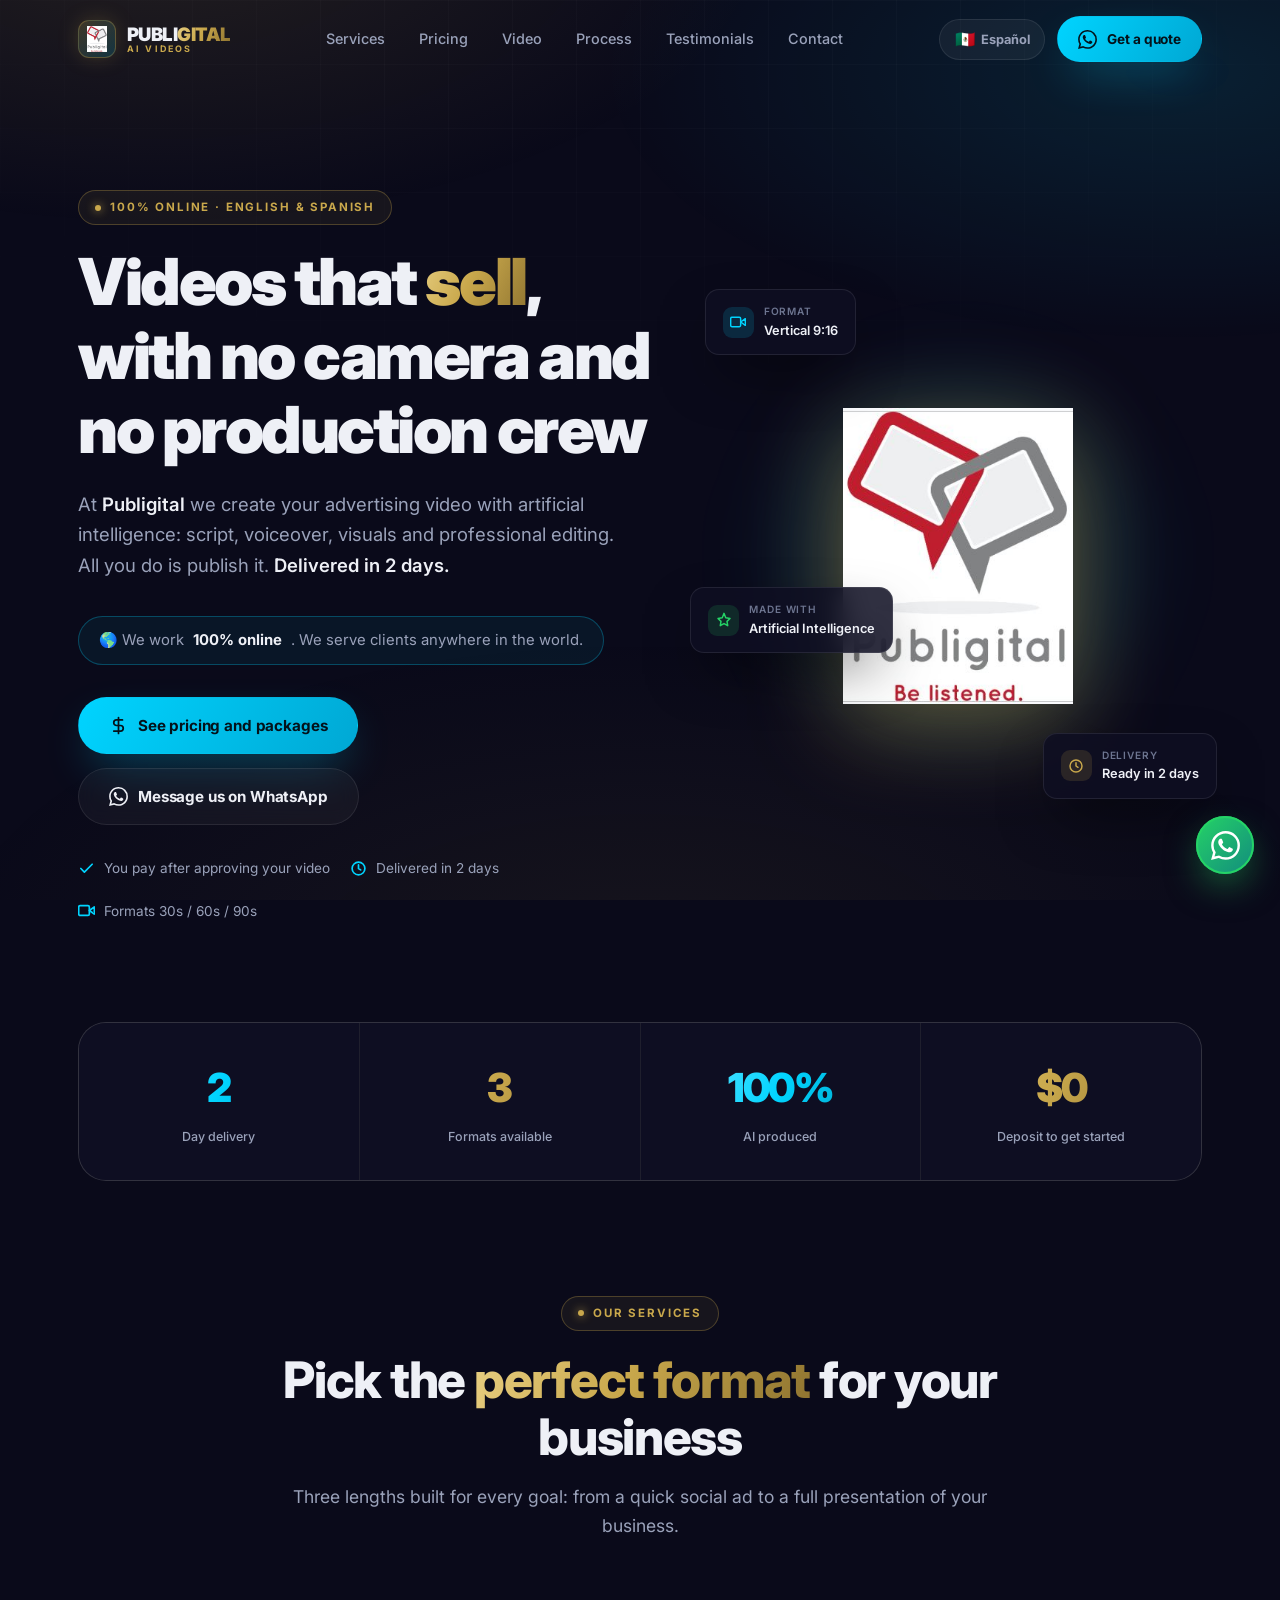
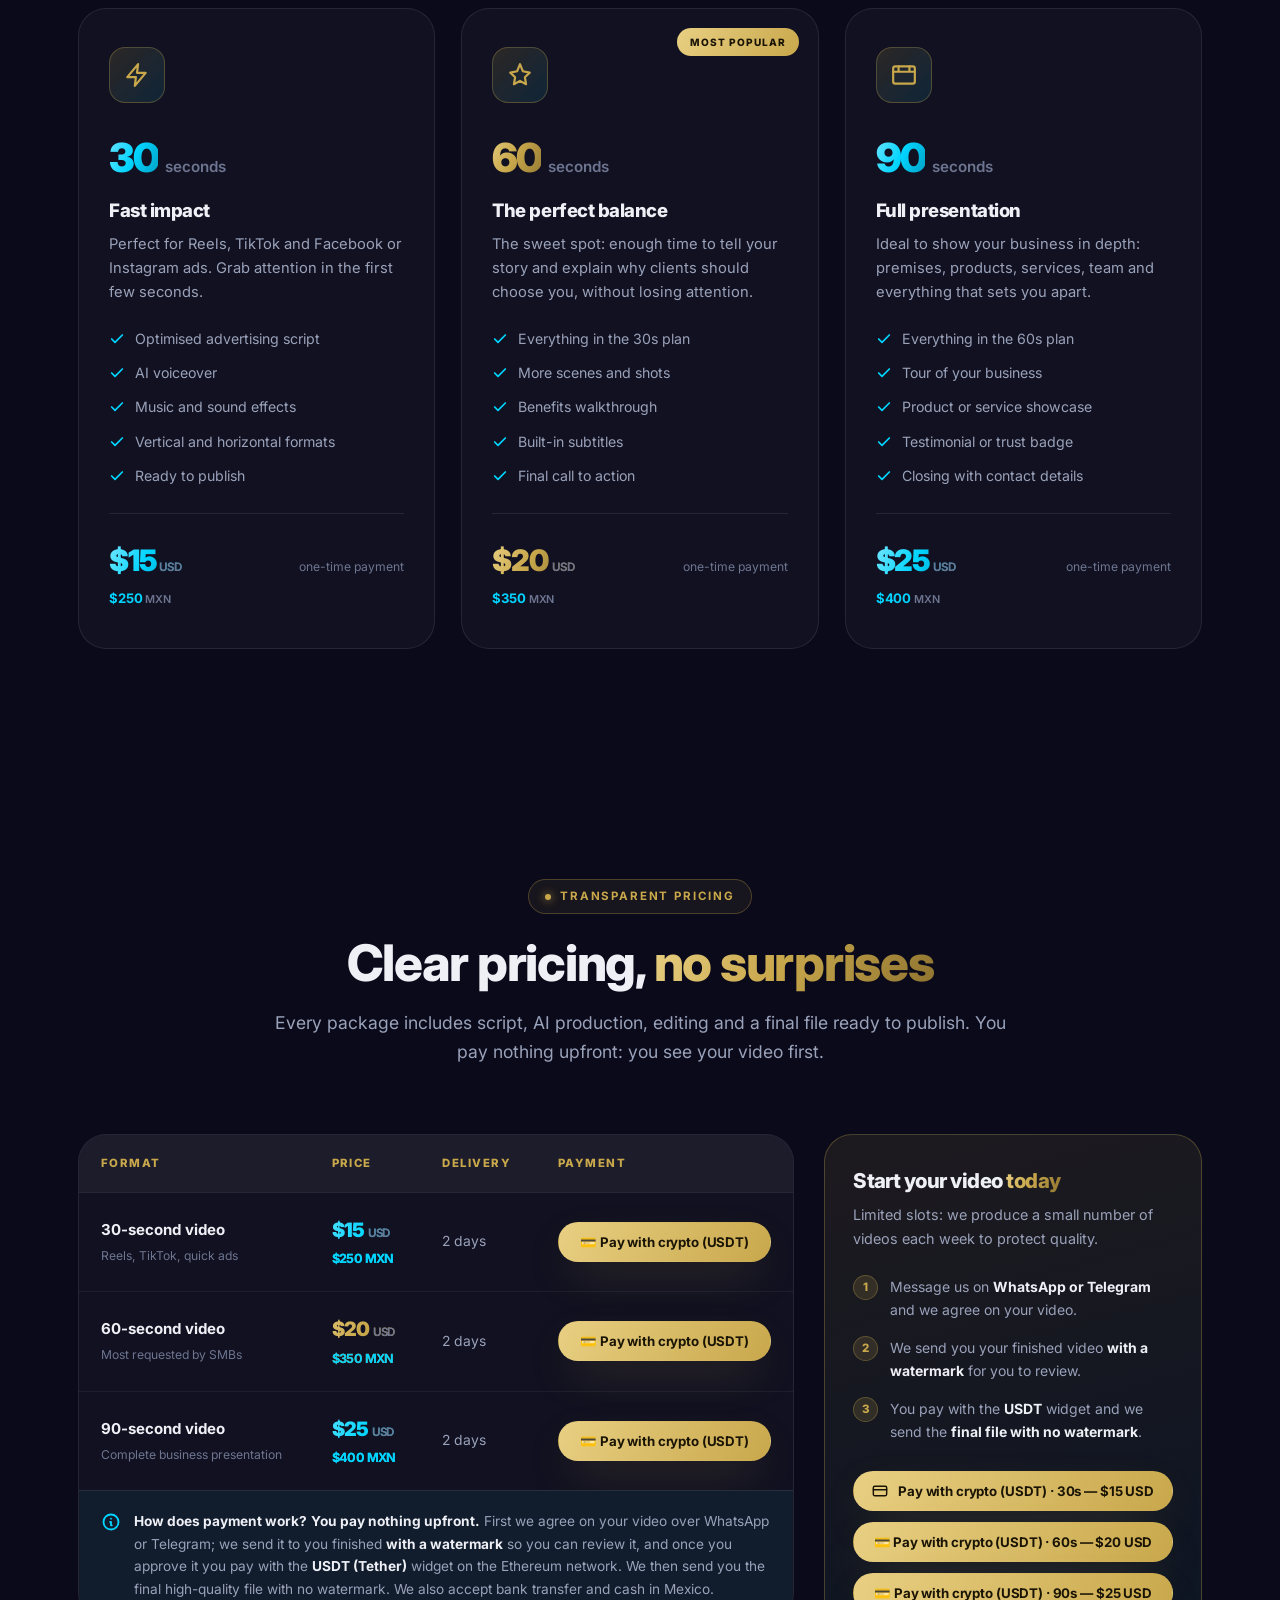
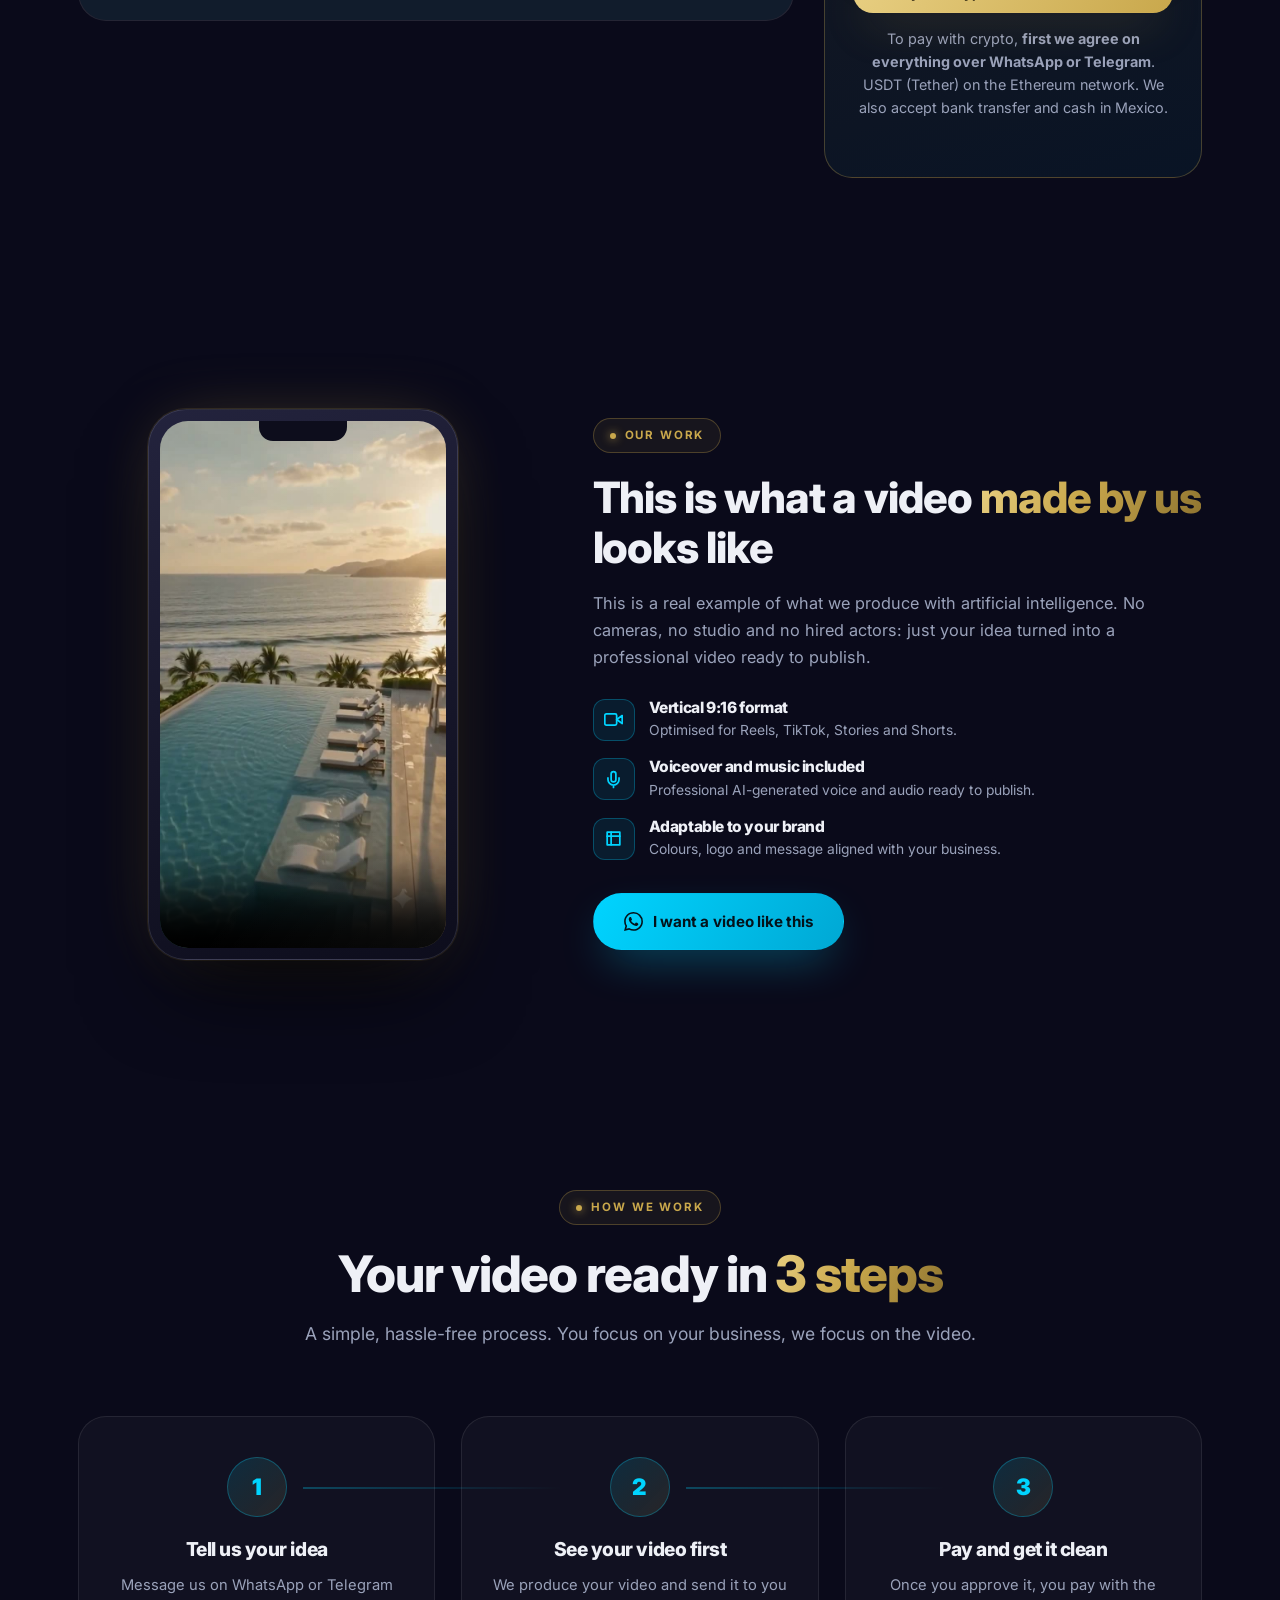
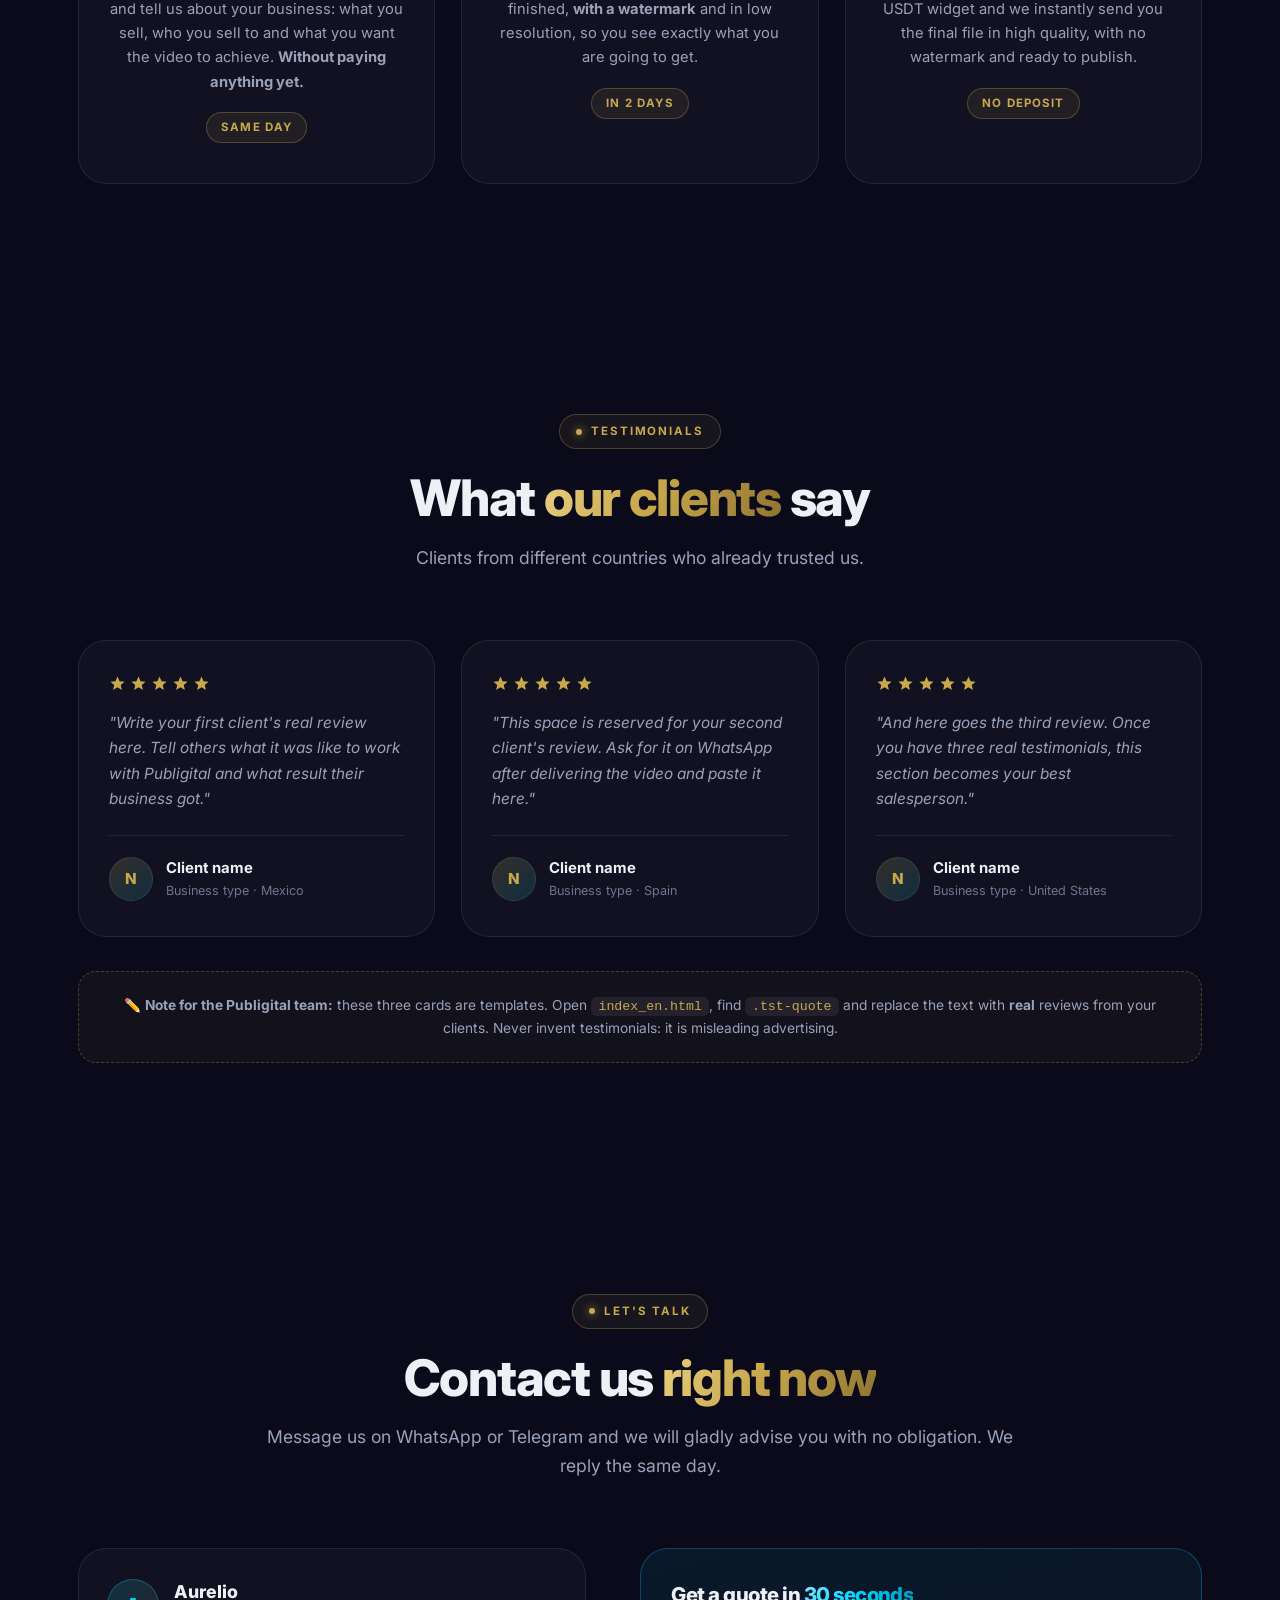
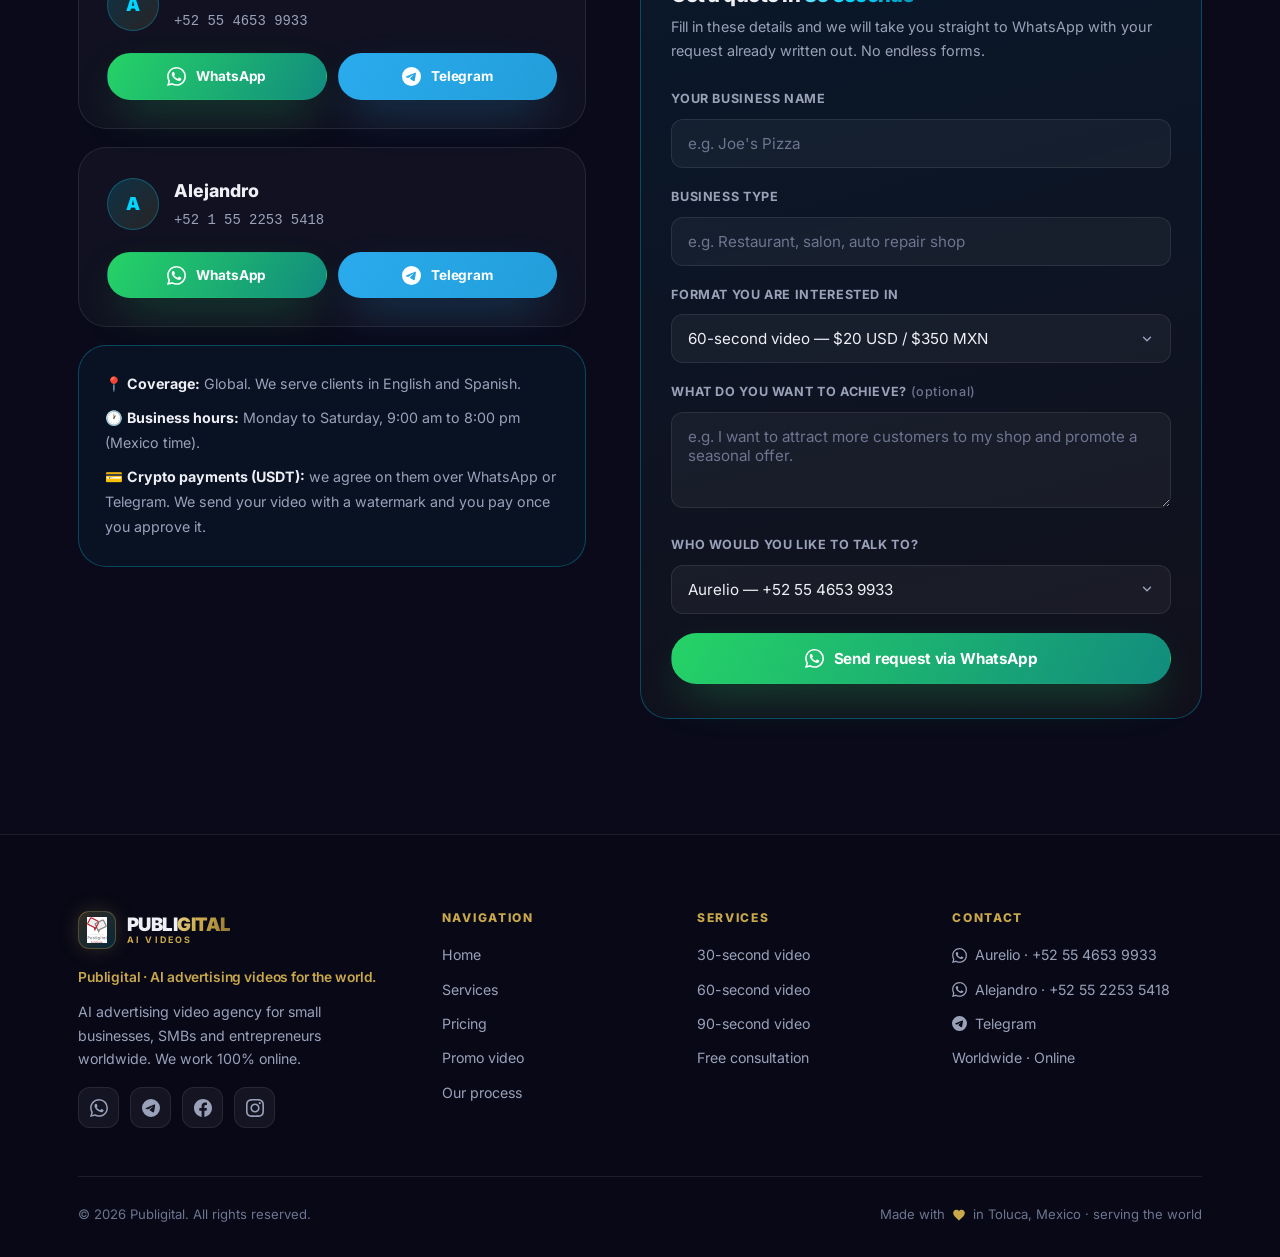
==== commit cdf987fc: "Cambia el flujo de pago a vista previa con marca de agua Nuevo flujo acordado con el cliente, aplica" ====
--- a/index_en.html
+++ b/index_en.html
@@ -135,7 +135,7 @@
       <div class="hero-trust reveal d4">
         <span class="trust-item">
           <svg viewBox="0 0 24 24" fill="none" stroke="currentColor" stroke-width="2.4" stroke-linecap="round" stroke-linejoin="round" aria-hidden="true"><path d="M20 6L9 17l-5-5"/></svg>
-          50% deposit
+          You pay after approving your video
         </span>
         <span class="trust-item">
           <svg viewBox="0 0 24 24" fill="none" stroke="currentColor" stroke-width="2.4" stroke-linecap="round" stroke-linejoin="round" aria-hidden="true"><circle cx="12" cy="12" r="9"/><path d="M12 7v5l3 2"/></svg>
@@ -189,8 +189,8 @@
         <div class="stat-lbl">AI produced</div>
       </div>
       <div class="stat">
-        <div class="stat-num grad-gold">50%</div>
-        <div class="stat-lbl">Deposit to start</div>
+        <div class="stat-num grad-gold">$0</div>
+        <div class="stat-lbl">Deposit to get started</div>
       </div>
     </div>
   </div>
@@ -226,7 +226,7 @@
             <span class="amt grad-blue">$15 <small>USD</small></span>
             <span class="svc-usd">$250 <small>MXN</small></span>
           </div>
-          <span class="per">50% deposit</span>
+          <span class="per">one-time payment</span>
         </div>
       </article>
 
@@ -251,7 +251,7 @@
             <span class="amt grad-gold">$20 <small>USD</small></span>
             <span class="svc-usd">$350 <small>MXN</small></span>
           </div>
-          <span class="per">50% deposit</span>
+          <span class="per">one-time payment</span>
         </div>
       </article>
 
@@ -275,7 +275,7 @@
             <span class="amt grad-blue">$25 <small>USD</small></span>
             <span class="svc-usd">$400 <small>MXN</small></span>
           </div>
-          <span class="per">50% deposit</span>
+          <span class="per">one-time payment</span>
         </div>
       </article>
     </div>
@@ -288,7 +288,7 @@
     <div class="section-head reveal">
       <span class="eyebrow"><span class="dot"></span> Transparent pricing</span>
       <h2 class="section-title">Clear pricing, <span class="grad-gold">no surprises</span></h2>
-      <p class="section-sub">Every package includes script, AI production, editing and a final file ready to publish. You only pay a 50% deposit to start.</p>
+      <p class="section-sub">Every package includes script, AI production, editing and a final file ready to publish. You pay nothing upfront: you see your video first.</p>
     </div>
 
     <div class="pricing-wrap">
@@ -300,7 +300,6 @@
               <tr>
                 <th scope="col">Format</th>
                 <th scope="col">Price</th>
-                <th scope="col">Deposit (50%)</th>
                 <th scope="col">Delivery</th>
                 <th scope="col">Payment</th>
               </tr>
@@ -309,21 +308,18 @@
               <tr>
                 <td class="td-format">30-second video<small>Reels, TikTok, quick ads</small></td>
                 <td class="td-price grad-blue">$15 <span style="font-size:.72rem;font-weight:600;color:var(--text-dim);">USD</span><span class="td-usd">$250 MXN</span></td>
-                <td class="td-adv">$7.50 USD<span class="td-usd-adv">$125 MXN</span></td>
                 <td class="td-time">2 days</td>
                 <td><button class="btn btn-crypto crypto-btn" data-plan="v30" type="button">💳 Pay with crypto (USDT)</button></td>
               </tr>
               <tr>
                 <td class="td-format">60-second video<small>Most requested by SMBs</small></td>
                 <td class="td-price grad-gold">$20 <span style="font-size:.72rem;font-weight:600;color:var(--text-dim);">USD</span><span class="td-usd">$350 MXN</span></td>
-                <td class="td-adv">$10 USD<span class="td-usd-adv">$175 MXN</span></td>
                 <td class="td-time">2 days</td>
                 <td><button class="btn btn-crypto crypto-btn" data-plan="v60" type="button">💳 Pay with crypto (USDT)</button></td>
               </tr>
               <tr>
                 <td class="td-format">90-second video<small>Complete business presentation</small></td>
                 <td class="td-price grad-blue">$25 <span style="font-size:.72rem;font-weight:600;color:var(--text-dim);">USD</span><span class="td-usd">$400 MXN</span></td>
-                <td class="td-adv">$12.50 USD<span class="td-usd-adv">$200 MXN</span></td>
                 <td class="td-time">2 days</td>
                 <td><button class="btn btn-crypto crypto-btn" data-plan="v90" type="button">💳 Pay with crypto (USDT)</button></td>
               </tr>
@@ -332,18 +328,18 @@
         </div>
         <div class="pay-note">
           <svg viewBox="0 0 24 24" fill="none" stroke="currentColor" stroke-width="2.2" stroke-linecap="round" stroke-linejoin="round"><circle cx="12" cy="12" r="9"/><path d="M12 8h.01M11 12h1v4h1"/></svg>
-          <p><b>How does payment work?</b> You reserve your project with a <b>50% deposit</b> and pay the rest once you receive and approve your finished video. <b>We accept payments in USDT (Tether) on the Ethereum network.</b> We also accept bank transfer and cash in Mexico.</p>
+          <p><b>How does payment work?</b> <b>You pay nothing upfront.</b> First we agree on your video over WhatsApp or Telegram; we send it to you finished <b>with a watermark</b> so you can review it, and once you approve it you pay with the <b>USDT (Tether)</b> widget on the Ethereum network. We then send you the final high-quality file with no watermark. We also accept bank transfer and cash in Mexico.</p>
         </div>
       </div>
 
       <aside class="pay-card reveal d2">
-        <h3>Reserve your video <span class="grad-gold">today</span></h3>
+        <h3>Start your video <span class="grad-gold">today</span></h3>
         <p>Limited slots: we produce a small number of videos each week to protect quality.</p>
 
         <div class="pay-steps">
-          <div class="pay-step"><span class="n">1</span><span>Pick your format and <b>pay the 50% deposit</b>.</span></div>
-          <div class="pay-step"><span class="n">2</span><span>Send us your business details on <b>WhatsApp</b>.</span></div>
-          <div class="pay-step"><span class="n">3</span><span>Get your video in <b>2 days</b> and pay the balance.</span></div>
+          <div class="pay-step"><span class="n">1</span><span>Message us on <b>WhatsApp or Telegram</b> and we agree on your video.</span></div>
+          <div class="pay-step"><span class="n">2</span><span>We send you your finished video <b>with a watermark</b> for you to review.</span></div>
+          <div class="pay-step"><span class="n">3</span><span>You pay with the <b>USDT</b> widget and we send the <b>final file with no watermark</b>.</span></div>
         </div>
 
         <div class="pay-btns">
@@ -354,7 +350,7 @@
           <button class="btn btn-crypto btn-block crypto-btn" data-plan="v60" type="button">💳 Pay with crypto (USDT) · 60s — $20 USD</button>
           <button class="btn btn-crypto btn-block crypto-btn" data-plan="v90" type="button">💳 Pay with crypto (USDT) · 90s — $25 USD</button>
         </div>
-        <p class="pay-methods">USDT (Tether) on the Ethereum network.<br>We also accept bank transfer and cash in Mexico.</p>
+        <p class="pay-methods">To pay with crypto, <b>first we agree on everything over WhatsApp or Telegram</b>.<br>USDT (Tether) on the Ethereum network. We also accept bank transfer and cash in Mexico.</p>
       </aside>
     </div>
   </div>
@@ -429,22 +425,22 @@
       <article class="step reveal d1">
         <div class="step-num">1</div>
         <h3>Tell us your idea</h3>
-        <p>Message us on WhatsApp or Telegram and tell us about your business: what you sell, who you sell to and what you want the video to achieve.</p>
+        <p>Message us on WhatsApp or Telegram and tell us about your business: what you sell, who you sell to and what you want the video to achieve. <b>Without paying anything yet.</b></p>
         <span class="step-time">Same day</span>
       </article>
 
       <article class="step reveal d2">
         <div class="step-num">2</div>
-        <h3>Reserve with 50%</h3>
-        <p>Confirm your format and pay the 50% deposit. That reserves your slot in our schedule and production begins.</p>
-        <span class="step-time">50% deposit</span>
+        <h3>See your video first</h3>
+        <p>We produce your video and send it to you finished, <b>with a watermark</b> and in low resolution, so you see exactly what you are going to get.</p>
+        <span class="step-time">In 2 days</span>
       </article>
 
       <article class="step reveal d3">
         <div class="step-num">3</div>
-        <h3>Get your video</h3>
-        <p>We deliver your finished video, ready to publish on your social media. You review it, approve it and pay the balance.</p>
-        <span class="step-time">In 2 days</span>
+        <h3>Pay and get it clean</h3>
+        <p>Once you approve it, you pay with the USDT widget and we instantly send you the final file in high quality, with no watermark and ready to publish.</p>
+        <span class="step-time">No deposit</span>
       </article>
     </div>
   </div>
@@ -589,6 +585,7 @@
         <div class="info-card">
           <p>📍 <b>Coverage:</b> Global. We serve clients in English and Spanish.</p>
           <p>🕐 <b>Business hours:</b> Monday to Saturday, 9:00 am to 8:00 pm (Mexico time).</p>
+          <p>💳 <b>Crypto payments (USDT):</b> we agree on them over WhatsApp or Telegram. We send your video with a watermark and you pay once you approve it.</p>
         </div>
       </div>
 
@@ -744,7 +741,7 @@
       </button>
     </div>
 
-    <p class="modal-sub">Secure payment processed by NOWPayments. We accept <strong>USDT (Tether)</strong> on the Ethereum network. This payment covers the <strong>full price</strong> of the video.</p>
+    <p class="modal-sub">Secure payment processed by NOWPayments with <strong>USDT (Tether)</strong> on the Ethereum network. Pay here once you have seen your <strong>watermarked preview</strong>; we then send you the final file with no watermark.</p>
 
     <div class="modal-frame">
       <iframe id="payFrame" title="NOWPayments payment widget" frameborder="0" scrolling="no" style="overflow-y:hidden;">Can't load widget</iframe>
@@ -755,6 +752,7 @@
     </div>
 
     <p class="modal-note">
+      <strong>To pay with crypto, first we agree on everything over WhatsApp or Telegram</strong> and we send you your video with a watermark.<br>
       Prefer another payment method? Message us on
       <a href="https://wa.me/525546539933" target="_blank" rel="noopener">WhatsApp</a>
       and we will help you with bank transfer or cash in Mexico.
--- a/styles.css
+++ b/styles.css
@@ -318,7 +318,6 @@
 .td-format{ font-weight:700; }
 .td-format small{ display:block; font-weight:400; font-size:.76rem; color:var(--text-dim); margin-top:3px; }
 .td-price{ font-weight:900; font-size:1.24rem; letter-spacing:-.03em; }
-.td-adv{ color:var(--blue); font-weight:700; }
 .td-time{ color:var(--text-muted); font-size:.87rem; white-space:nowrap; }
 
 .pay-note{
@@ -628,13 +627,8 @@
   display:block; margin-top:3px;
   font-size:.79rem; font-weight:700; color:var(--blue);
 }
-.td-usd-adv{
-  display:block; margin-top:3px;
-  font-size:.76rem; font-weight:600; color:var(--text-dim);
-}
-
-/* La tabla ahora tiene 5 columnas: necesita mas ancho minimo */
-table{ min-width:820px; }
+/* La tabla tiene 4 columnas, una de ellas con el boton de pago */
+table{ min-width:700px; }
 
 /* ============================================================
    BOTON DE PAGO CON CRIPTO
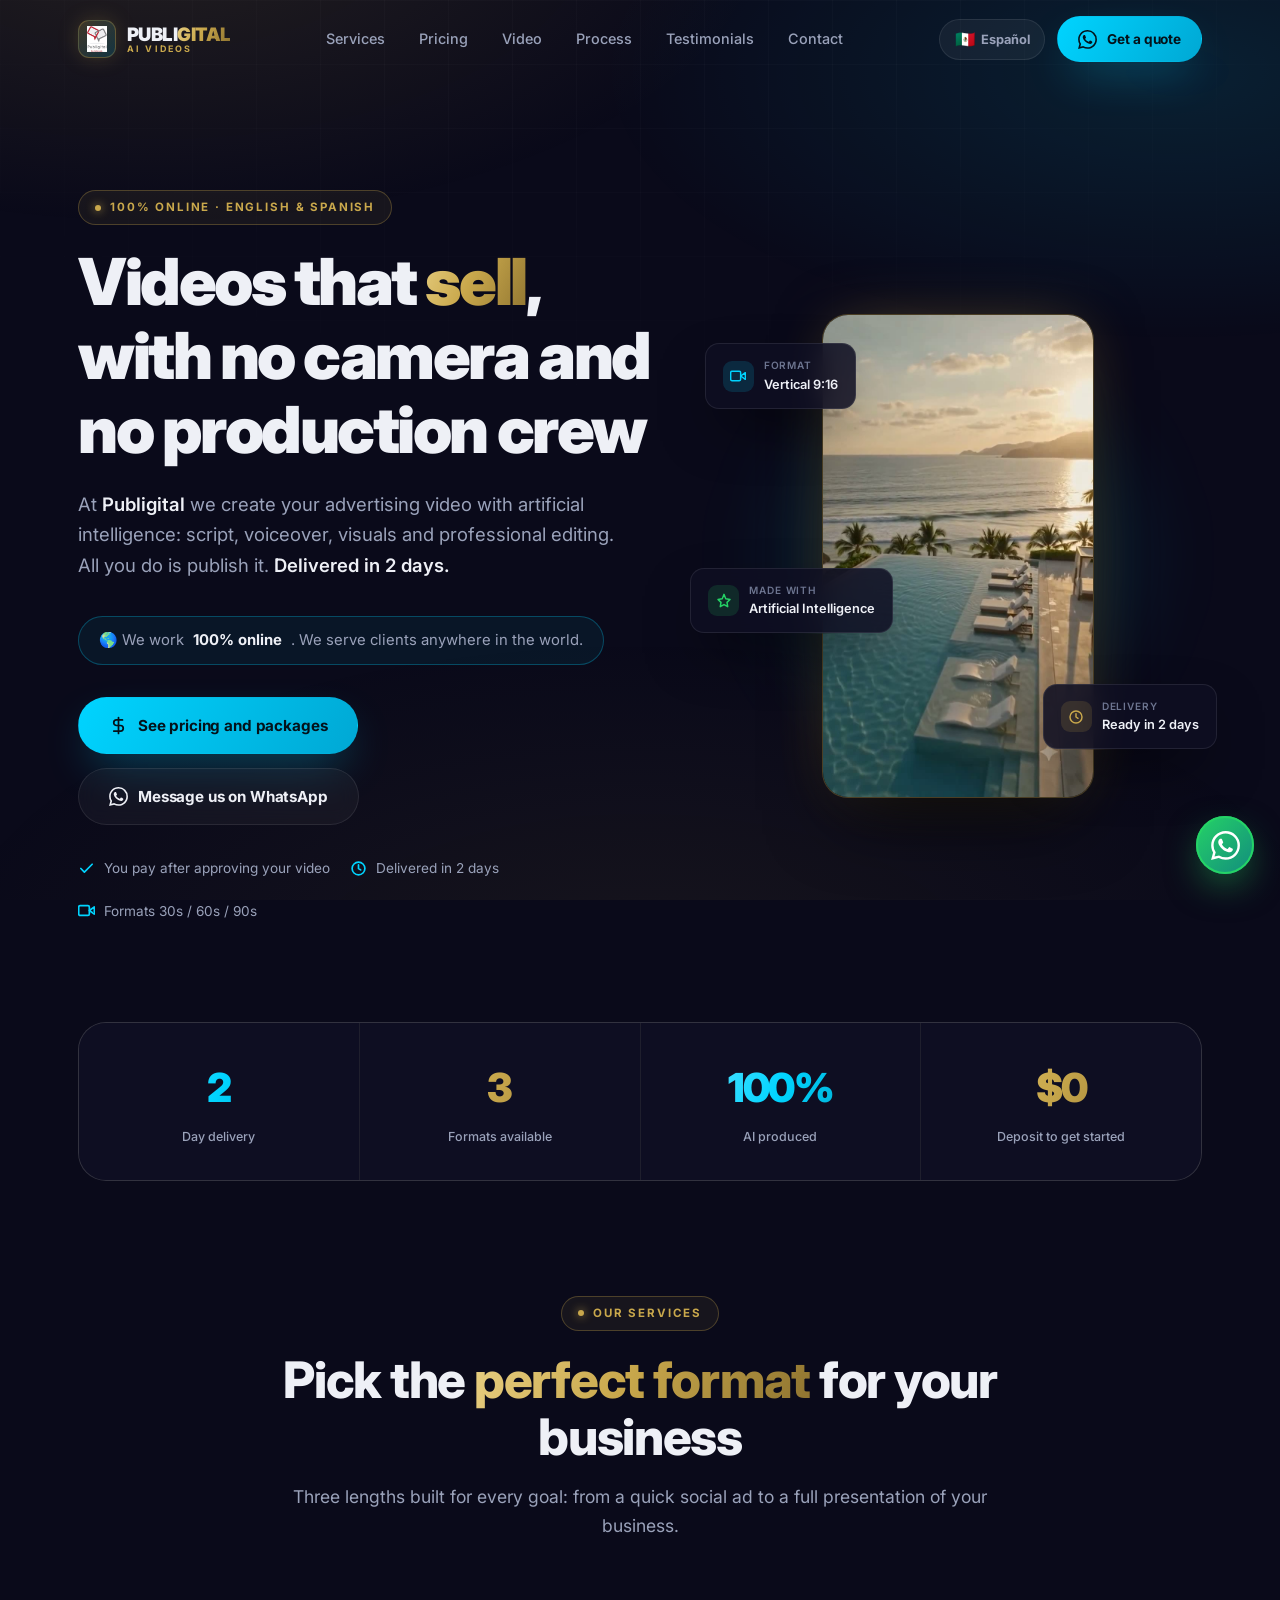
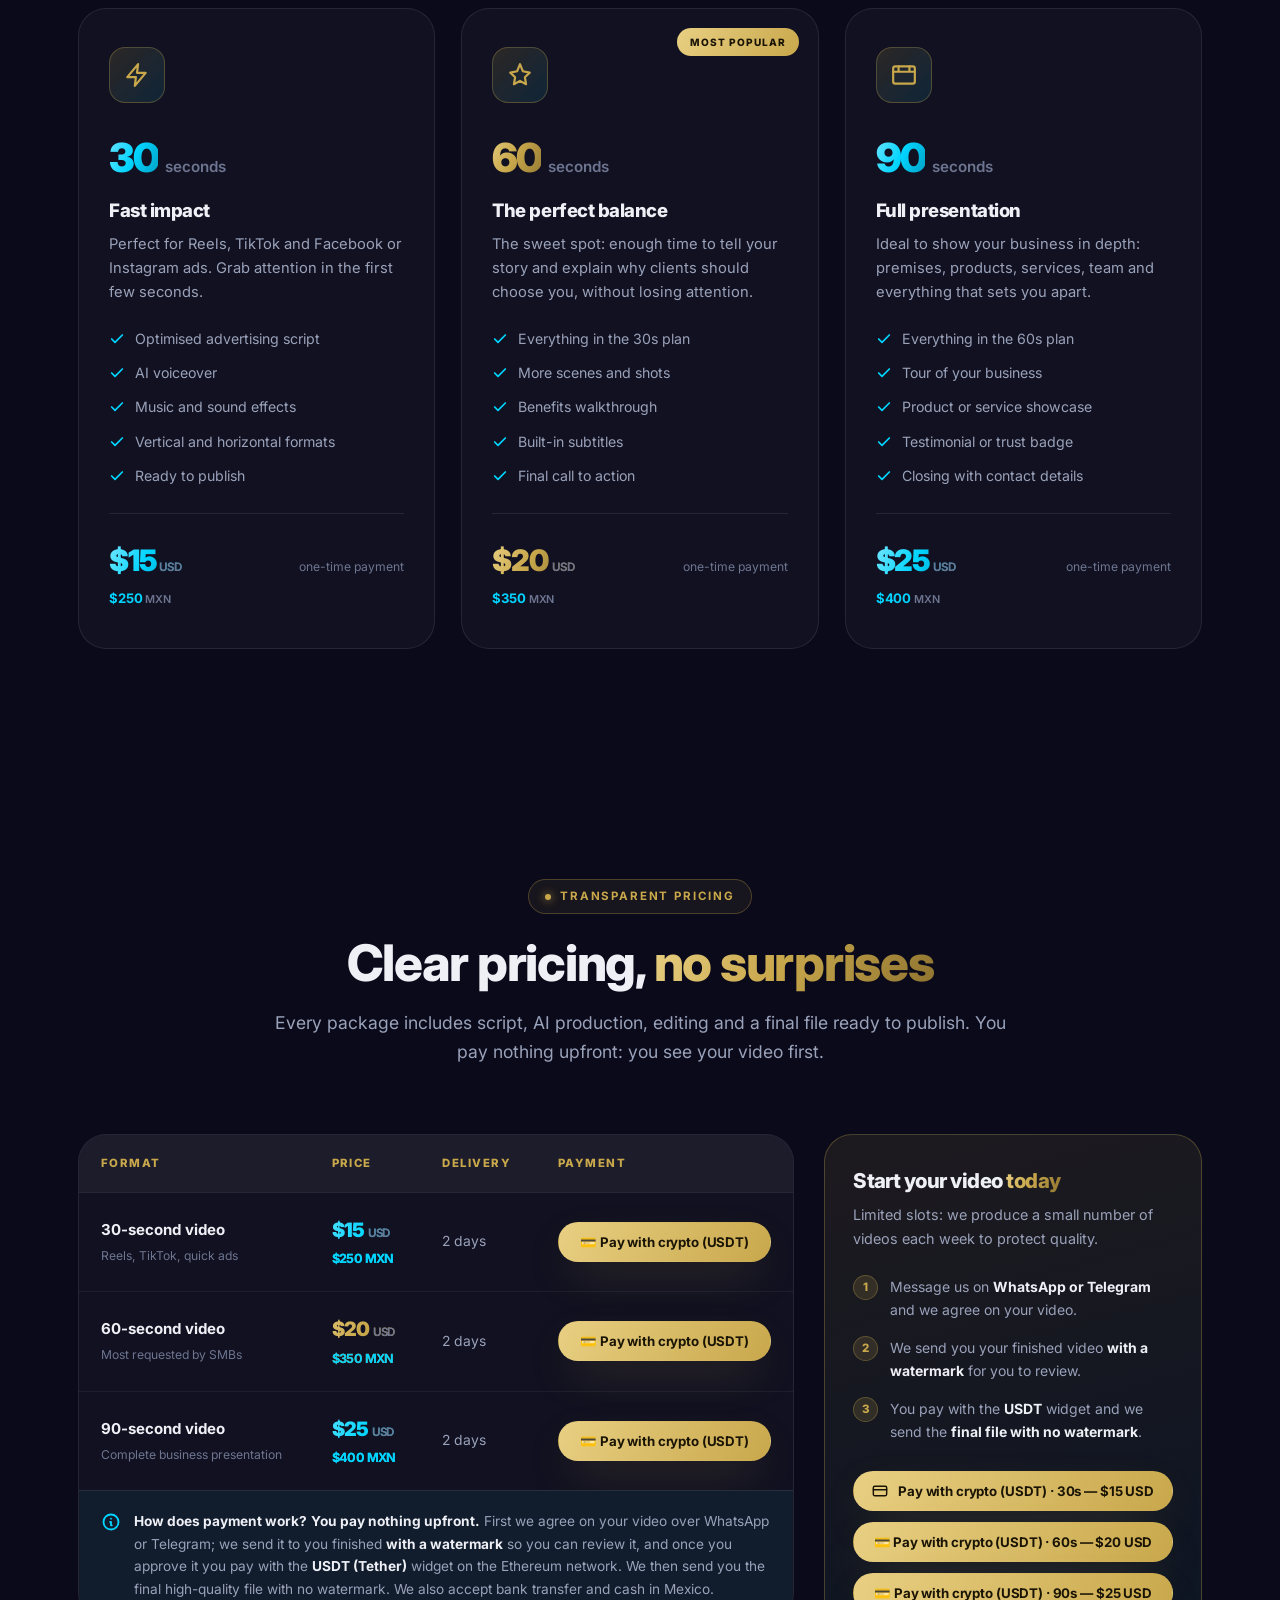
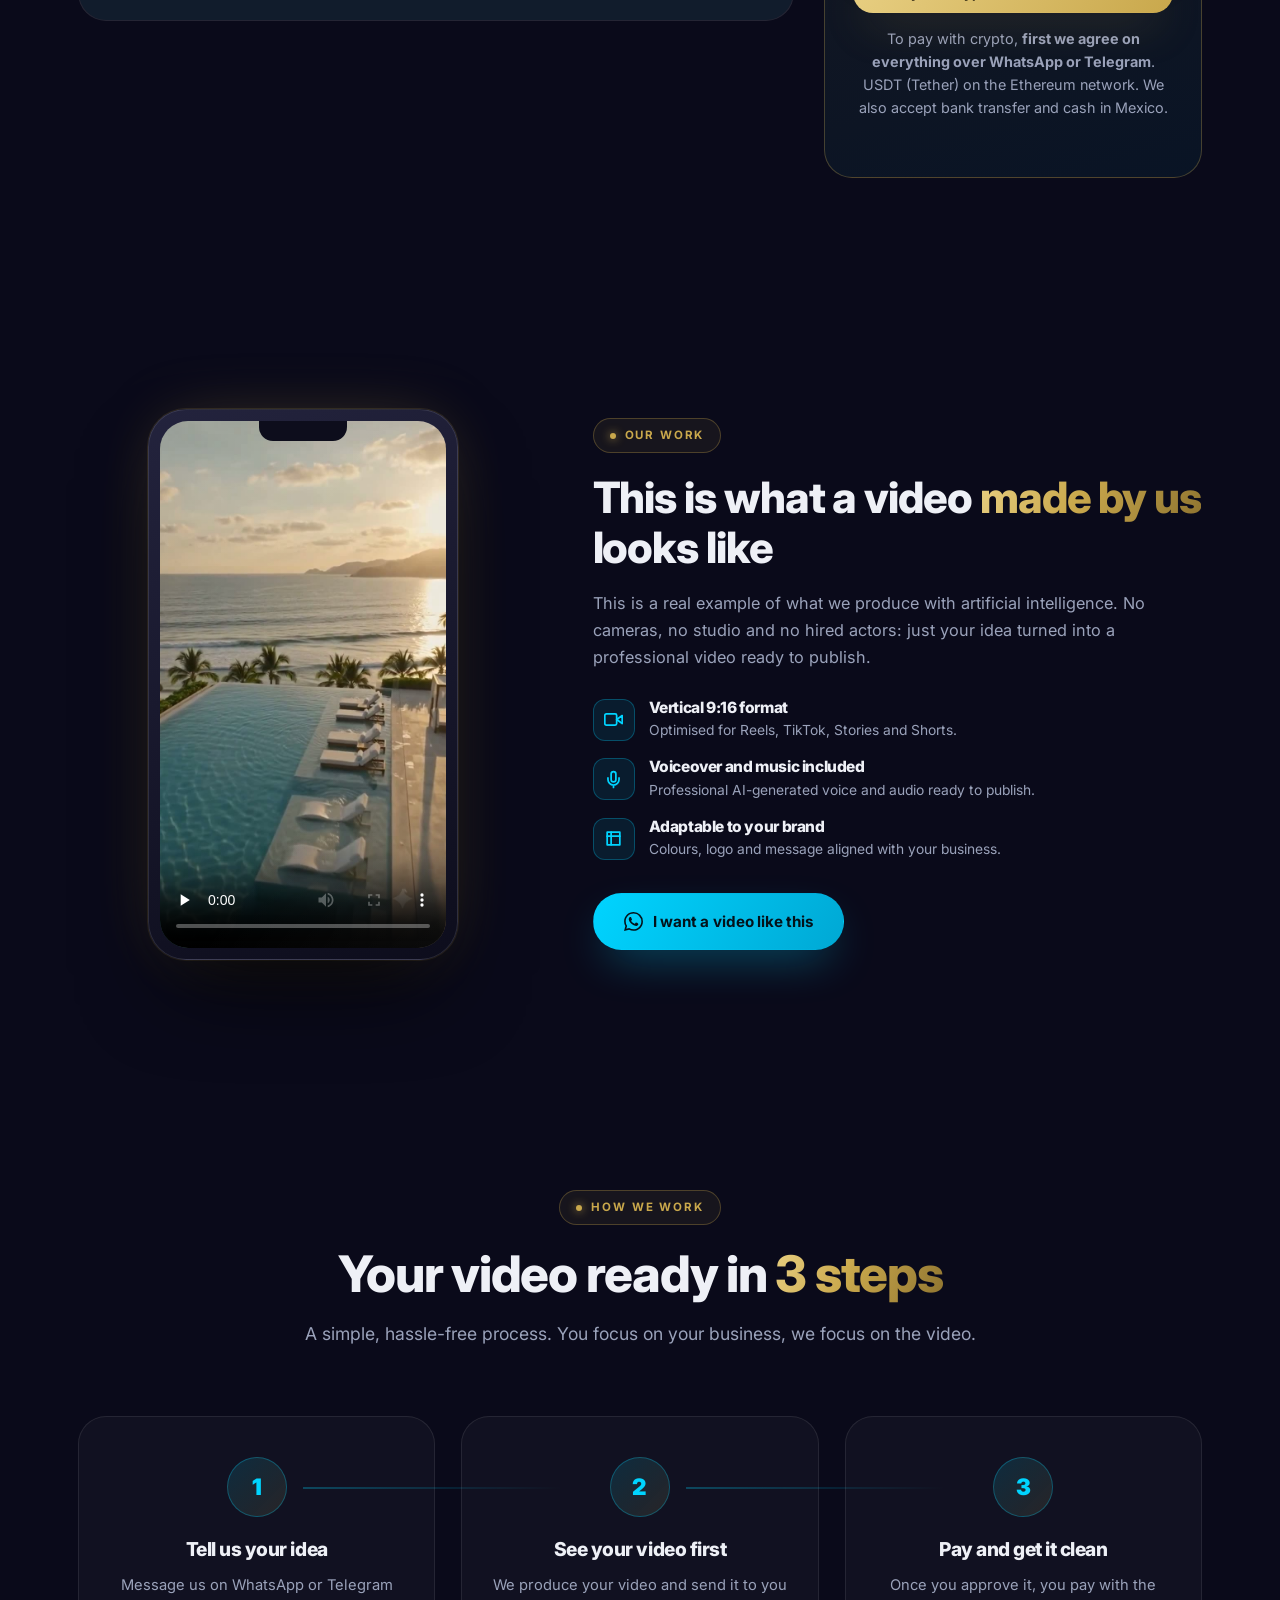
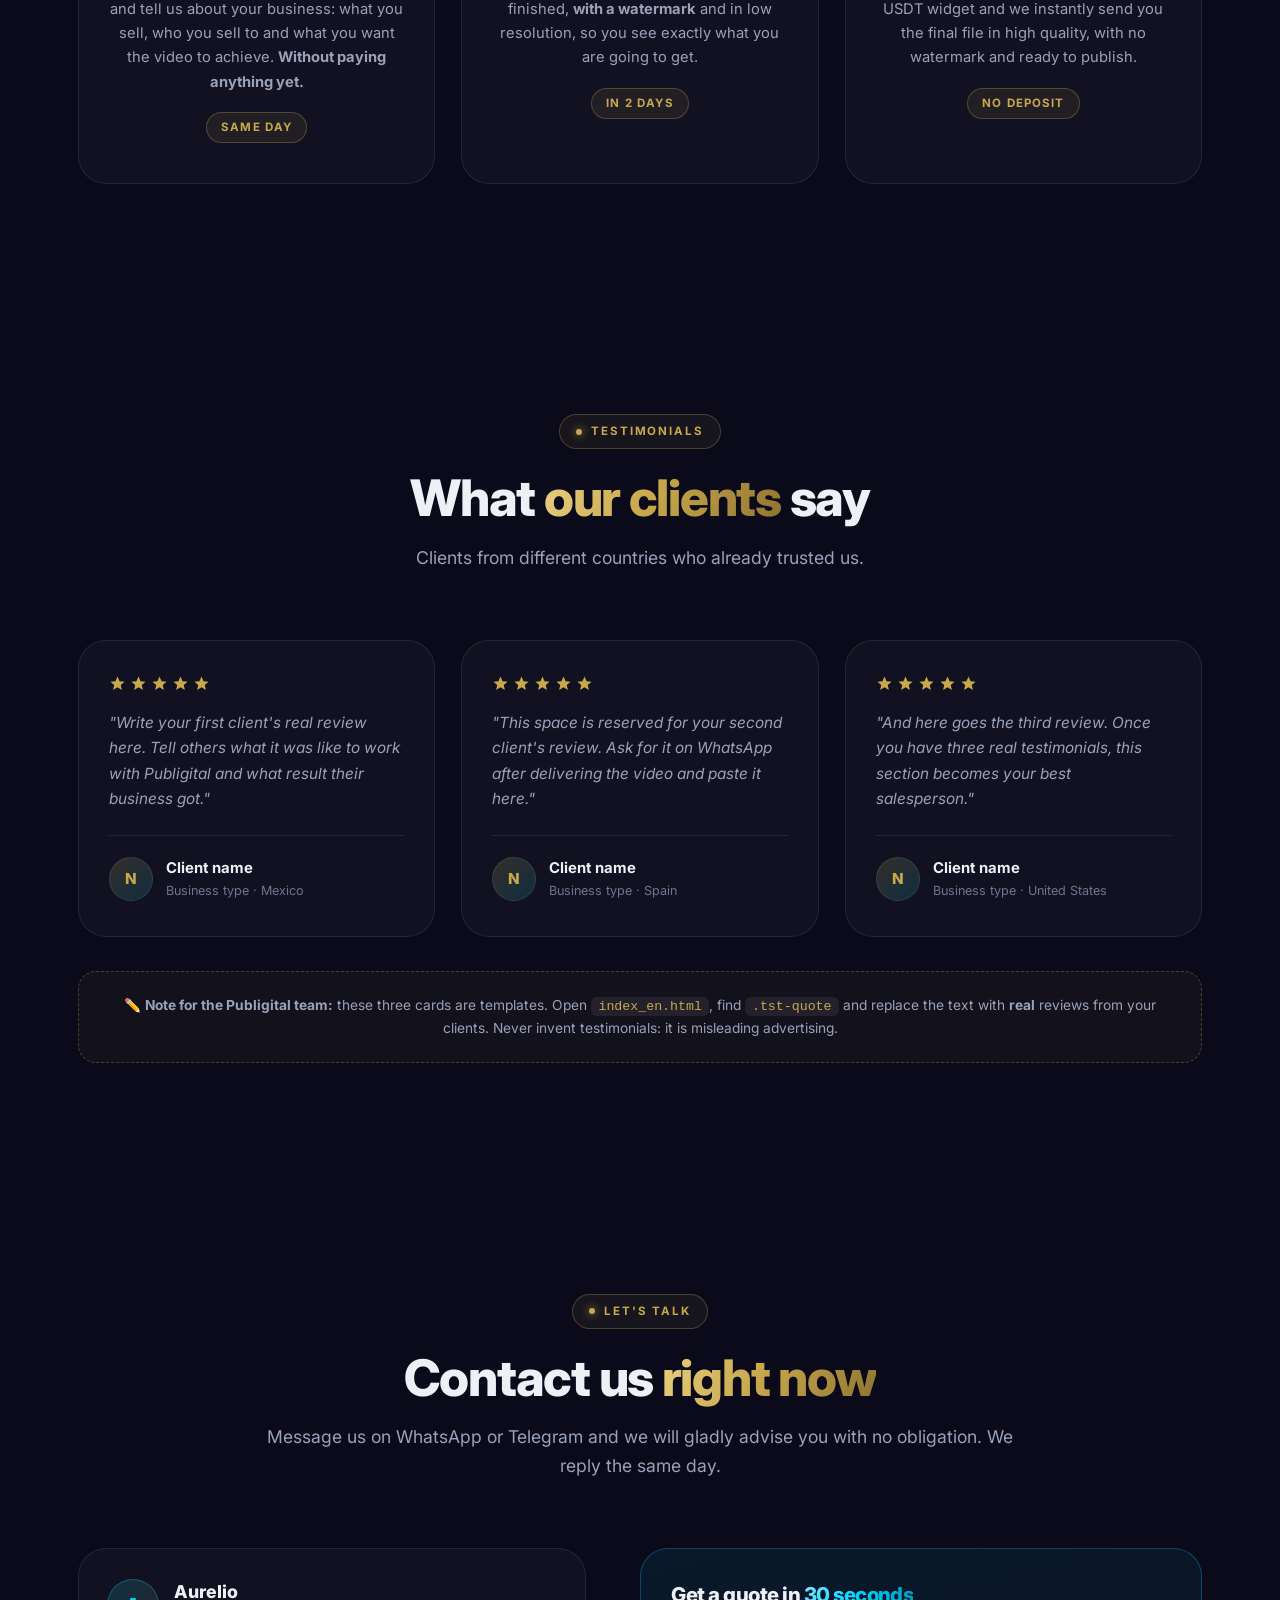
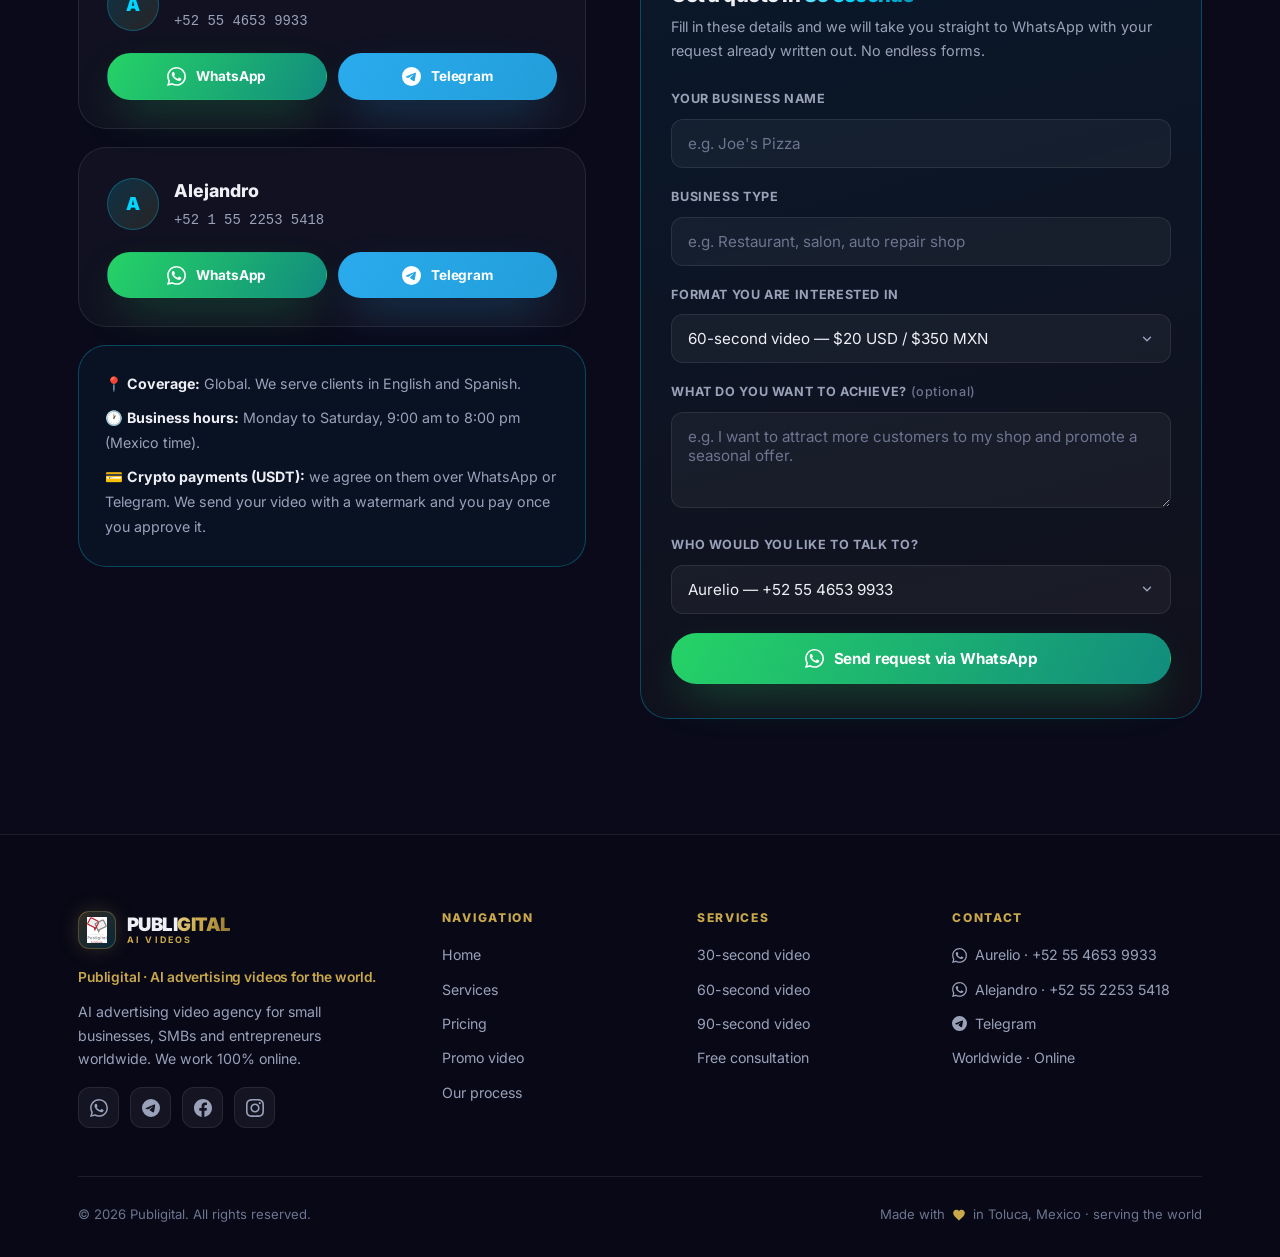
==== commit 852261f7: "Reemplaza el logo fijo del hero por un video animado El emblema estatico del hero se sustituye por e" ====
--- a/index_en.html
+++ b/index_en.html
@@ -150,8 +150,12 @@
 
     <div class="hero-visual">
       <div class="hero-glow" aria-hidden="true"></div>
-      <div class="hero-emblem">
-        <img src="logo.png" alt="Publigital emblem">
+      <div class="hero-video">
+        <video autoplay loop muted playsinline preload="auto" poster="poster.jpg"
+               aria-label="Publigital animated presentation video">
+          <source src="promo_publigital_web.mp4" type="video/mp4">
+          Your browser does not support the video element.
+        </video>
       </div>
 
       <div class="float-card fc-1">
@@ -923,6 +927,18 @@
   window.open(`https://wa.me/${agente.wa}?text=${encodeURIComponent(texto)}`, '_blank', 'noopener');
 });
 
+/* ---------- Hero video: respect "reduced motion" ---------- */
+const heroVideo = document.querySelector('.hero-video video');
+if (heroVideo) {
+  const prefiereQuieto = window.matchMedia('(prefers-reduced-motion: reduce)');
+  const ajustarHero = () => {
+    if (prefiereQuieto.matches) heroVideo.pause();
+    else heroVideo.play().catch(() => {});
+  };
+  ajustarHero();
+  prefiereQuieto.addEventListener('change', ajustarHero);
+}
+
 /* ---------- Pause the video when it leaves the viewport ---------- */
 const video = document.querySelector('.phone-screen video');
 if (video) {
--- a/styles.css
+++ b/styles.css
@@ -208,13 +208,17 @@
 
 /* Tarjeta visual del hero */
 .hero-visual{ position:relative; display:grid; place-items:center; min-height:390px; }
-.hero-emblem{
-  width:min(230px, 62vw); aspect-ratio:55/145;
+.hero-video{
+  width:min(272px, 70vw); aspect-ratio:9/16;
   position:relative; z-index:2;
-  filter:drop-shadow(0 22px 46px rgba(201,168,76,.42));
-  animation:float 6.5s ease-in-out infinite;
-}
-.hero-emblem img{ width:100%; height:100%; object-fit:contain; }
+  border-radius:26px; overflow:hidden;
+  border:1px solid rgba(201,168,76,.34);
+  background:#07070f;
+  box-shadow:0 34px 74px -22px rgba(0,0,0,.88), 0 0 64px -20px rgba(201,168,76,.5);
+}
+.hero-video video{ width:100%; height:100%; object-fit:cover; display:block; }
+/* Si el navegador no puede reproducir el video, se ve el poster */
+.hero-video video:not([data-listo]){ background:#07070f; }
 @keyframes float{ 0%,100%{ transform:translateY(0); } 50%{ transform:translateY(-18px); } }
 
 .hero-glow{
@@ -545,7 +549,7 @@
   .hero-sub{ margin-inline:auto; }
   .hero-cta, .hero-trust{ justify-content:center; }
   .hero-visual{ order:-1; min-height:300px; }
-  .hero-emblem{ width:min(165px,44vw); }
+  .hero-video{ width:min(216px,54vw); }
   .float-card{ font-size:.74rem; padding:10px 14px; }
   .fc-1{ left:2%; } .fc-2{ right:2%; } .fc-3{ left:0; }
   .video-grid{ grid-template-columns:1fr; text-align:center; }
